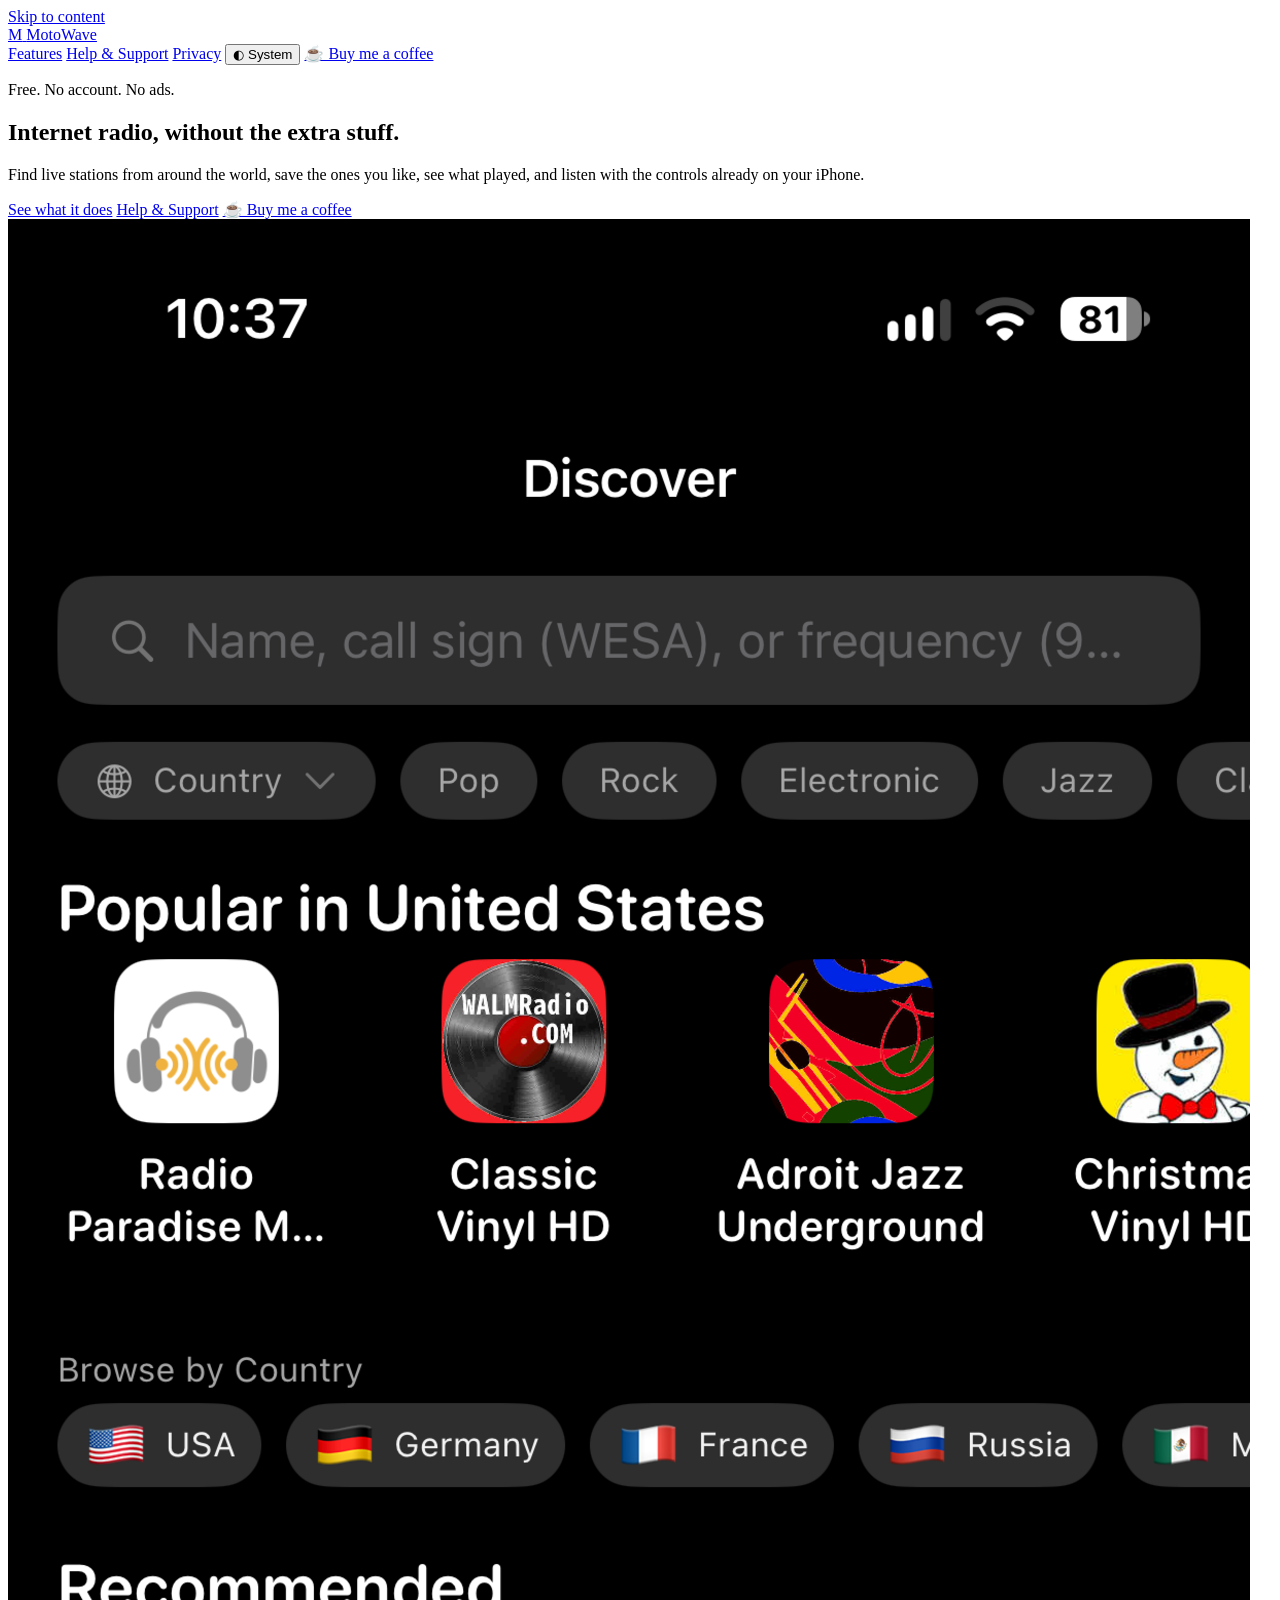
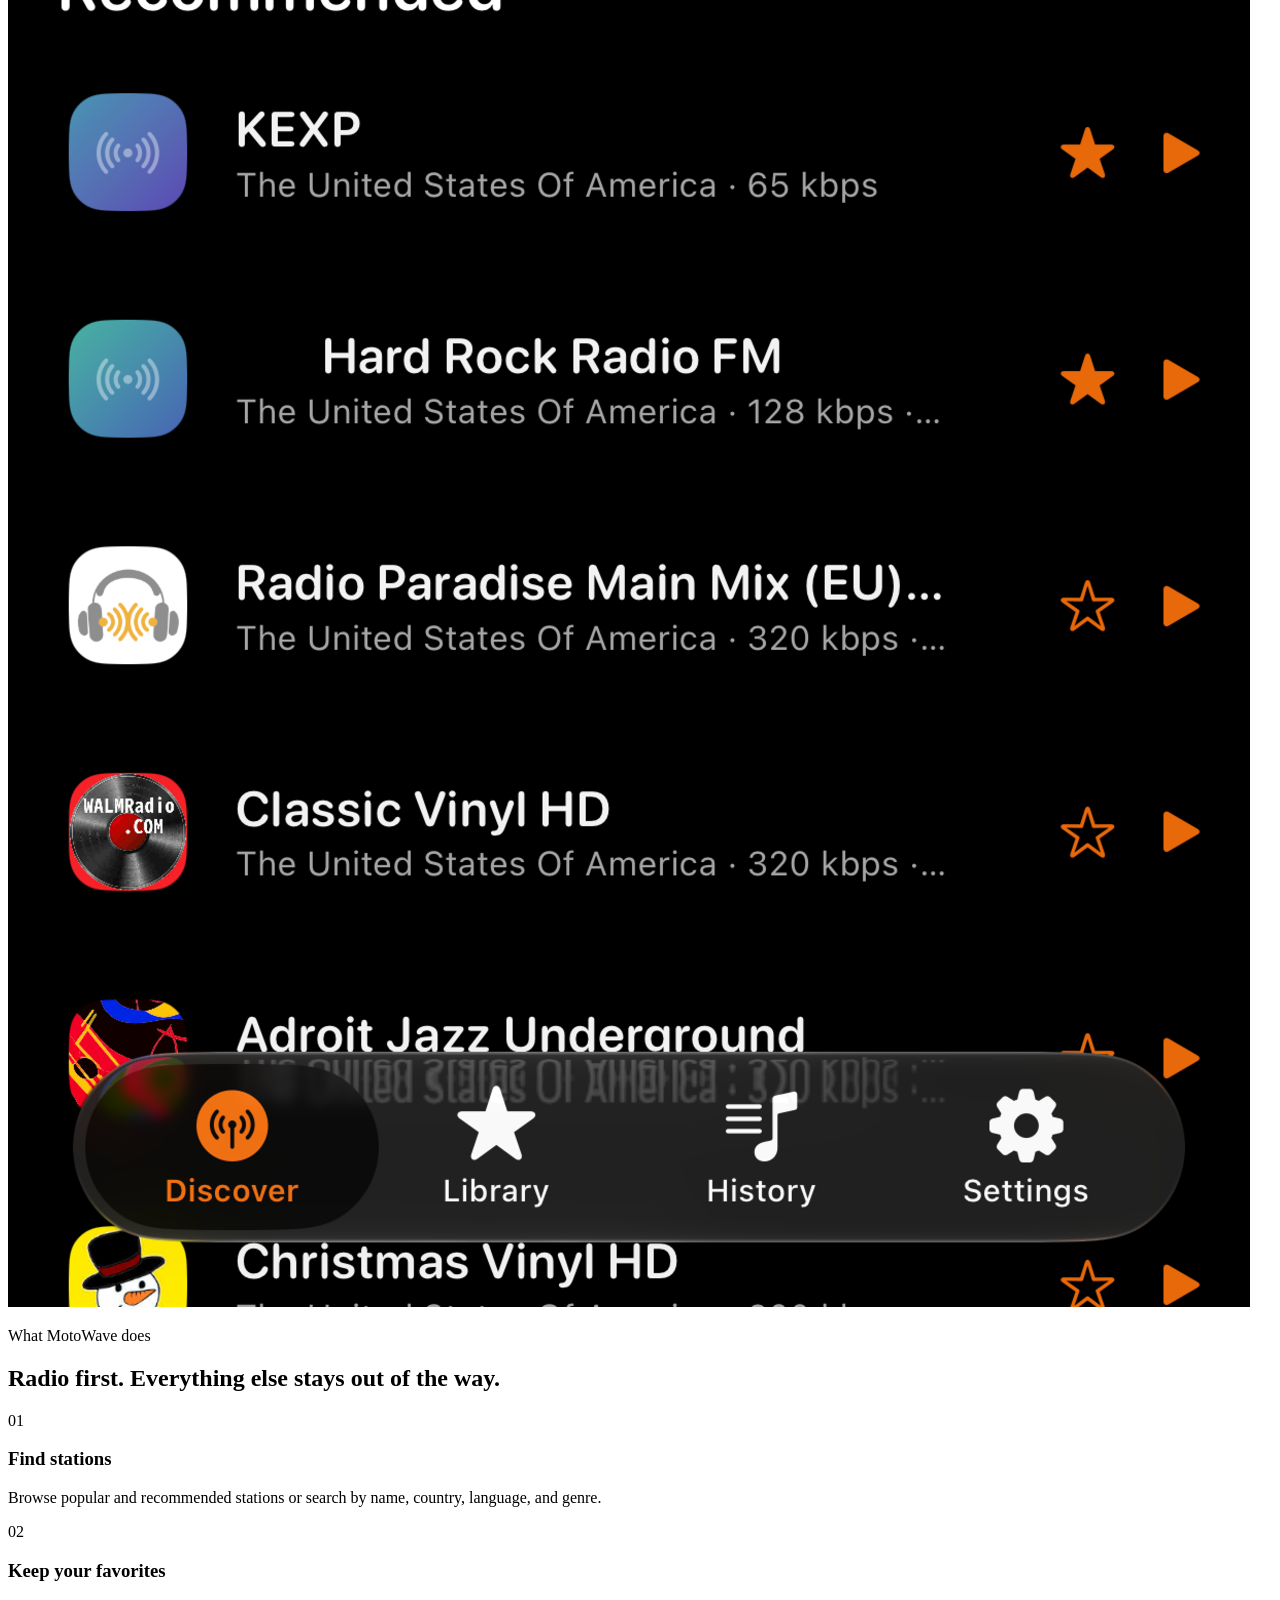
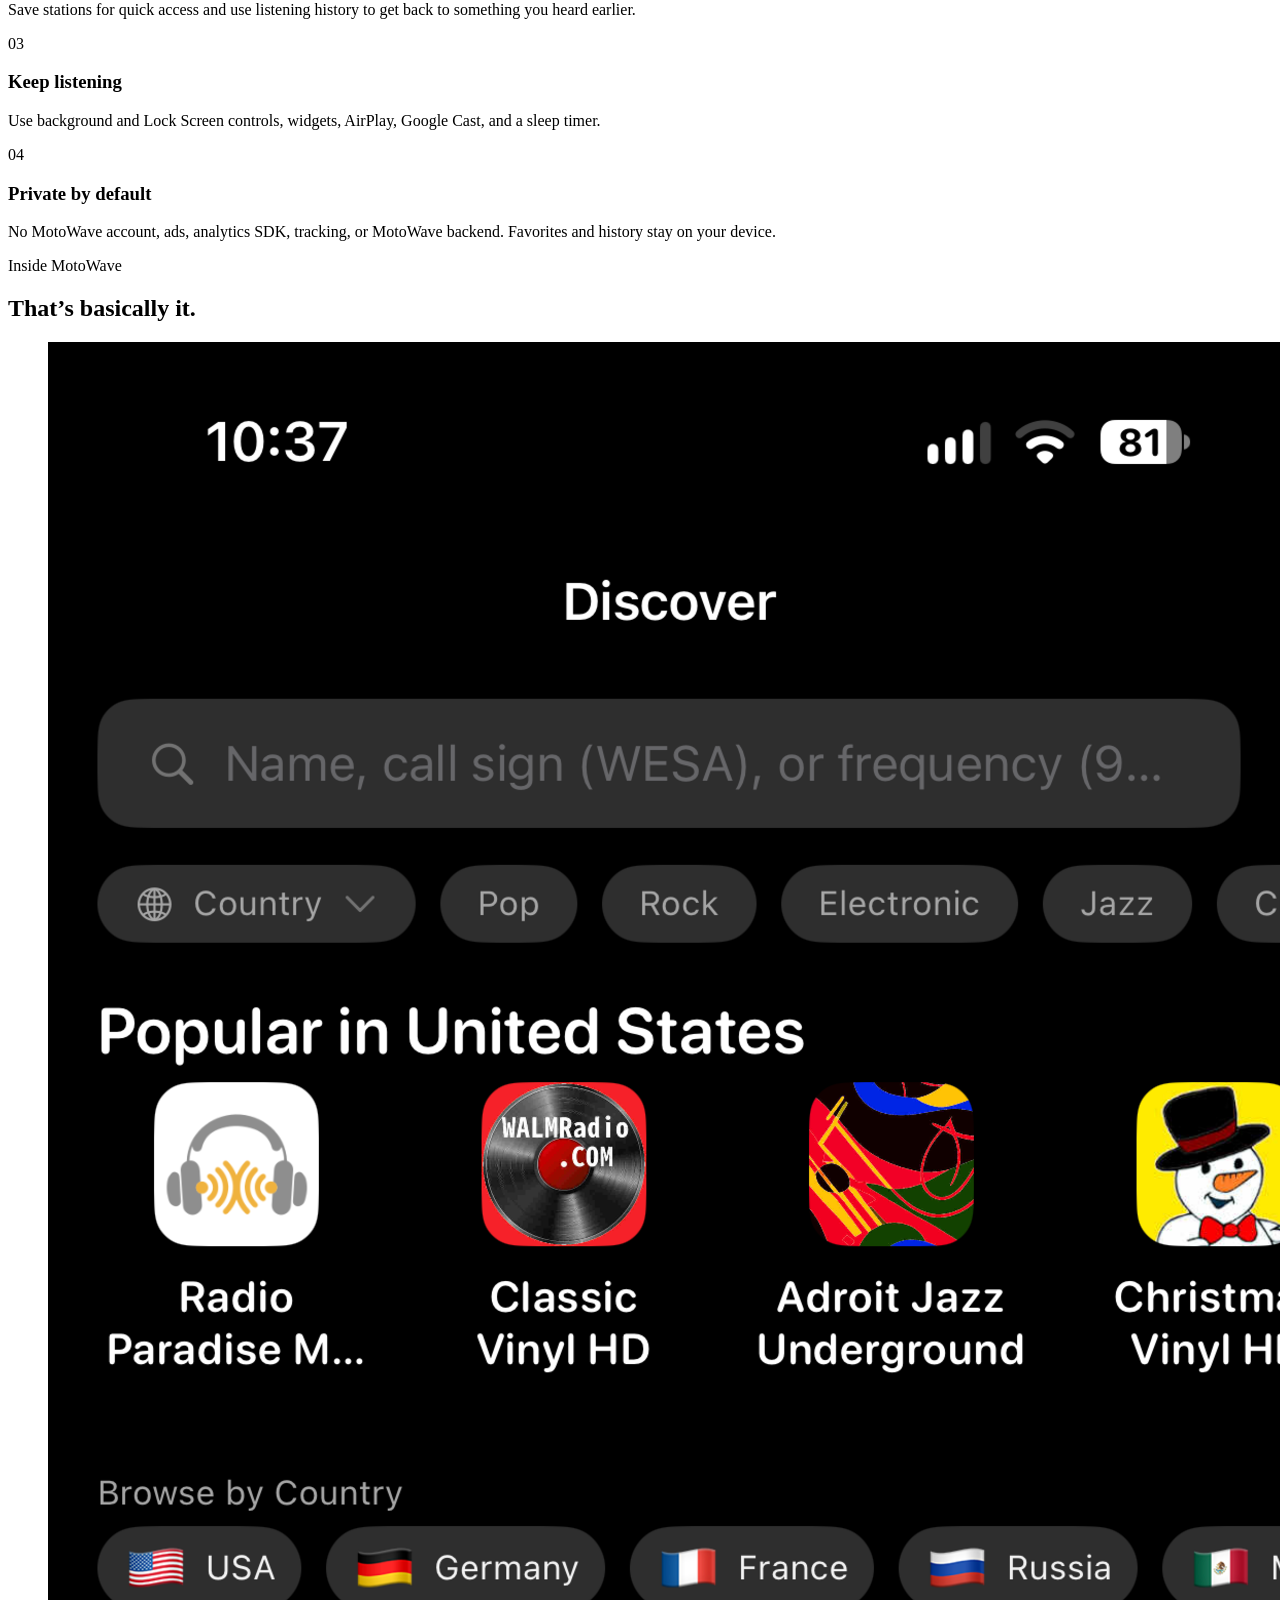
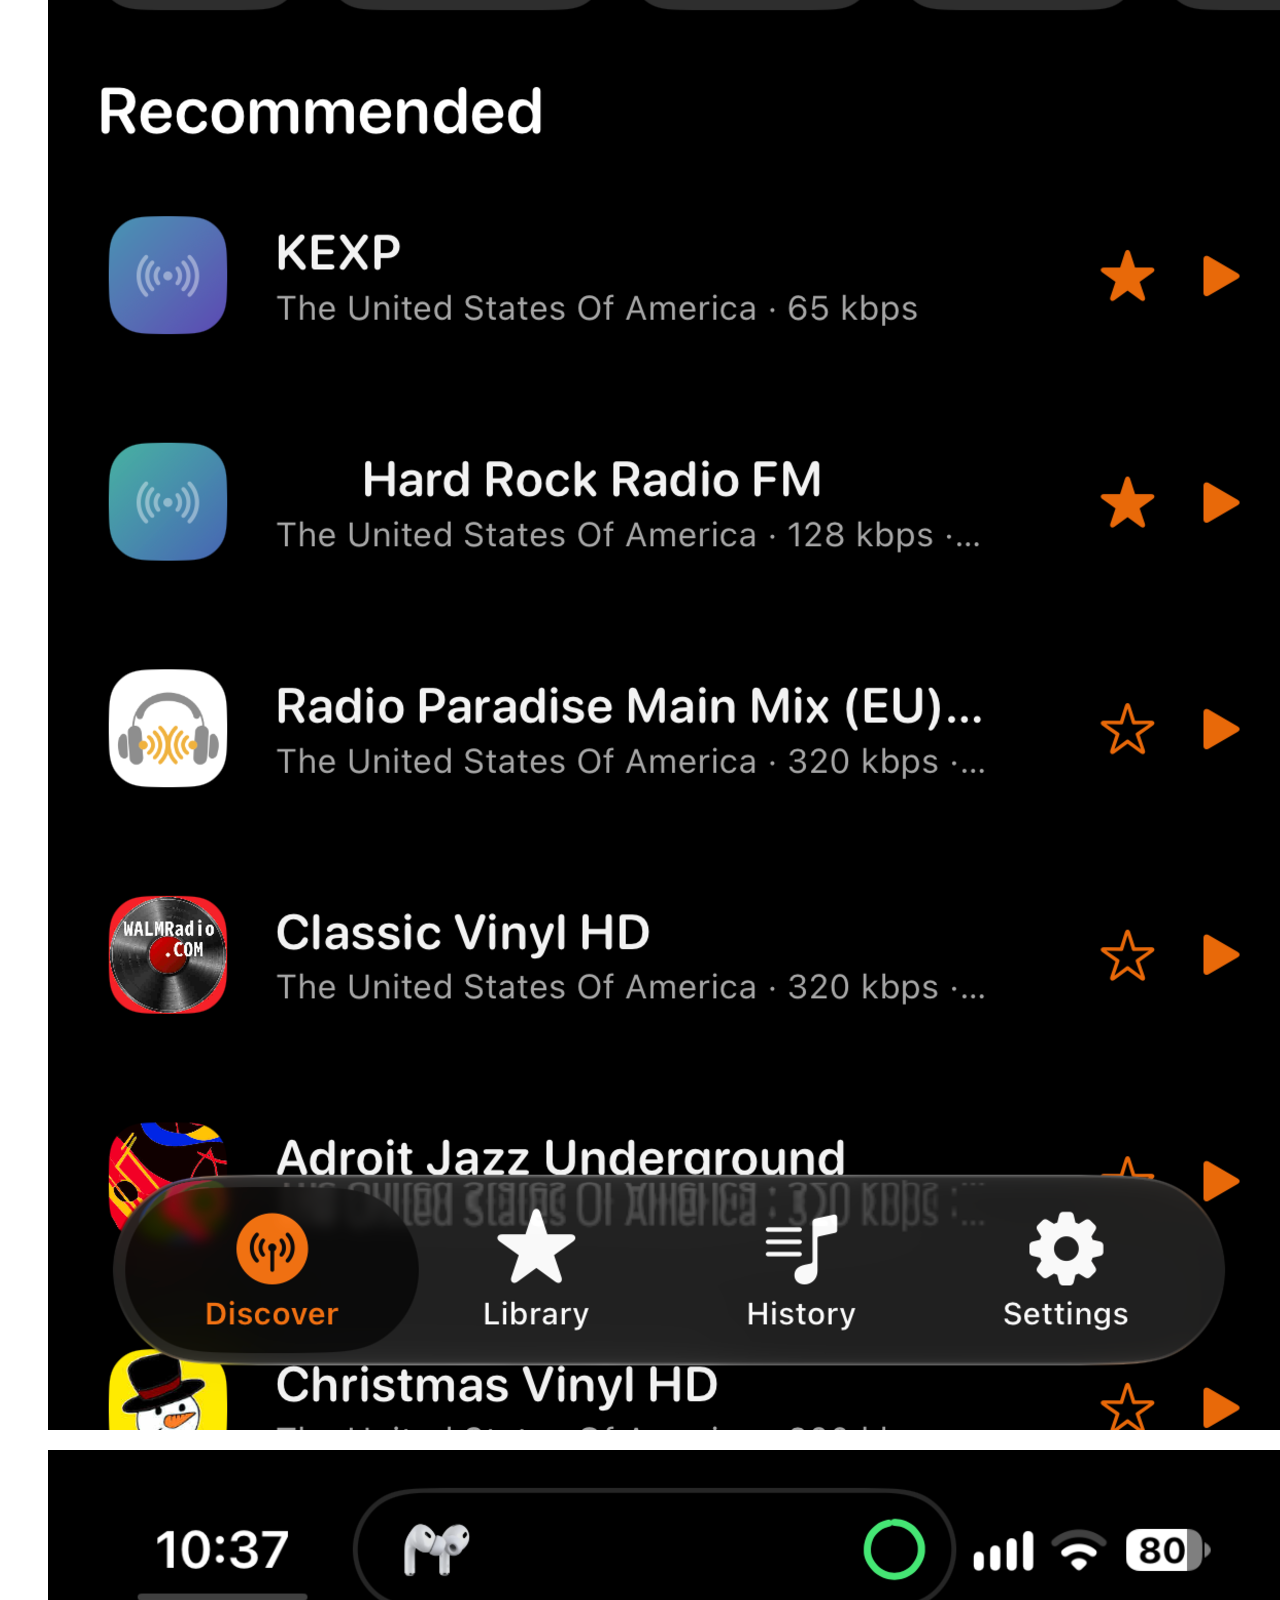
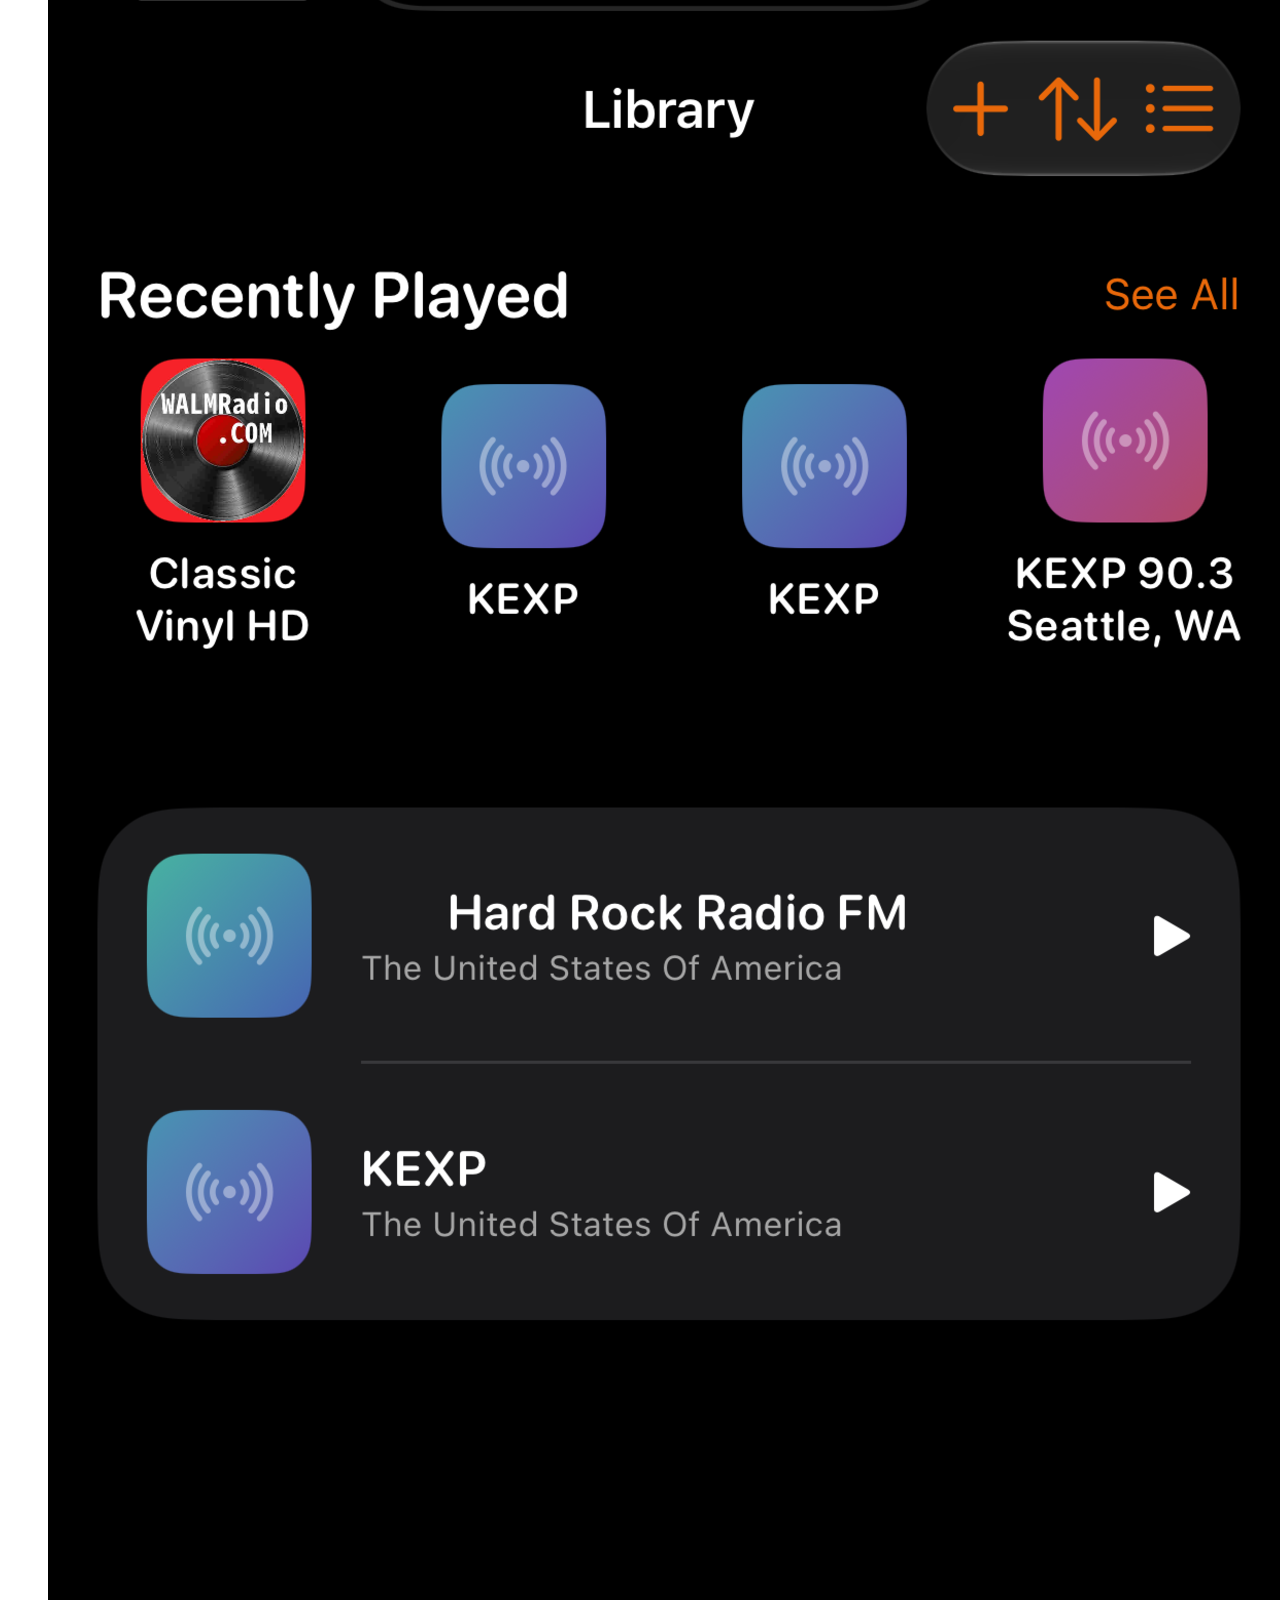
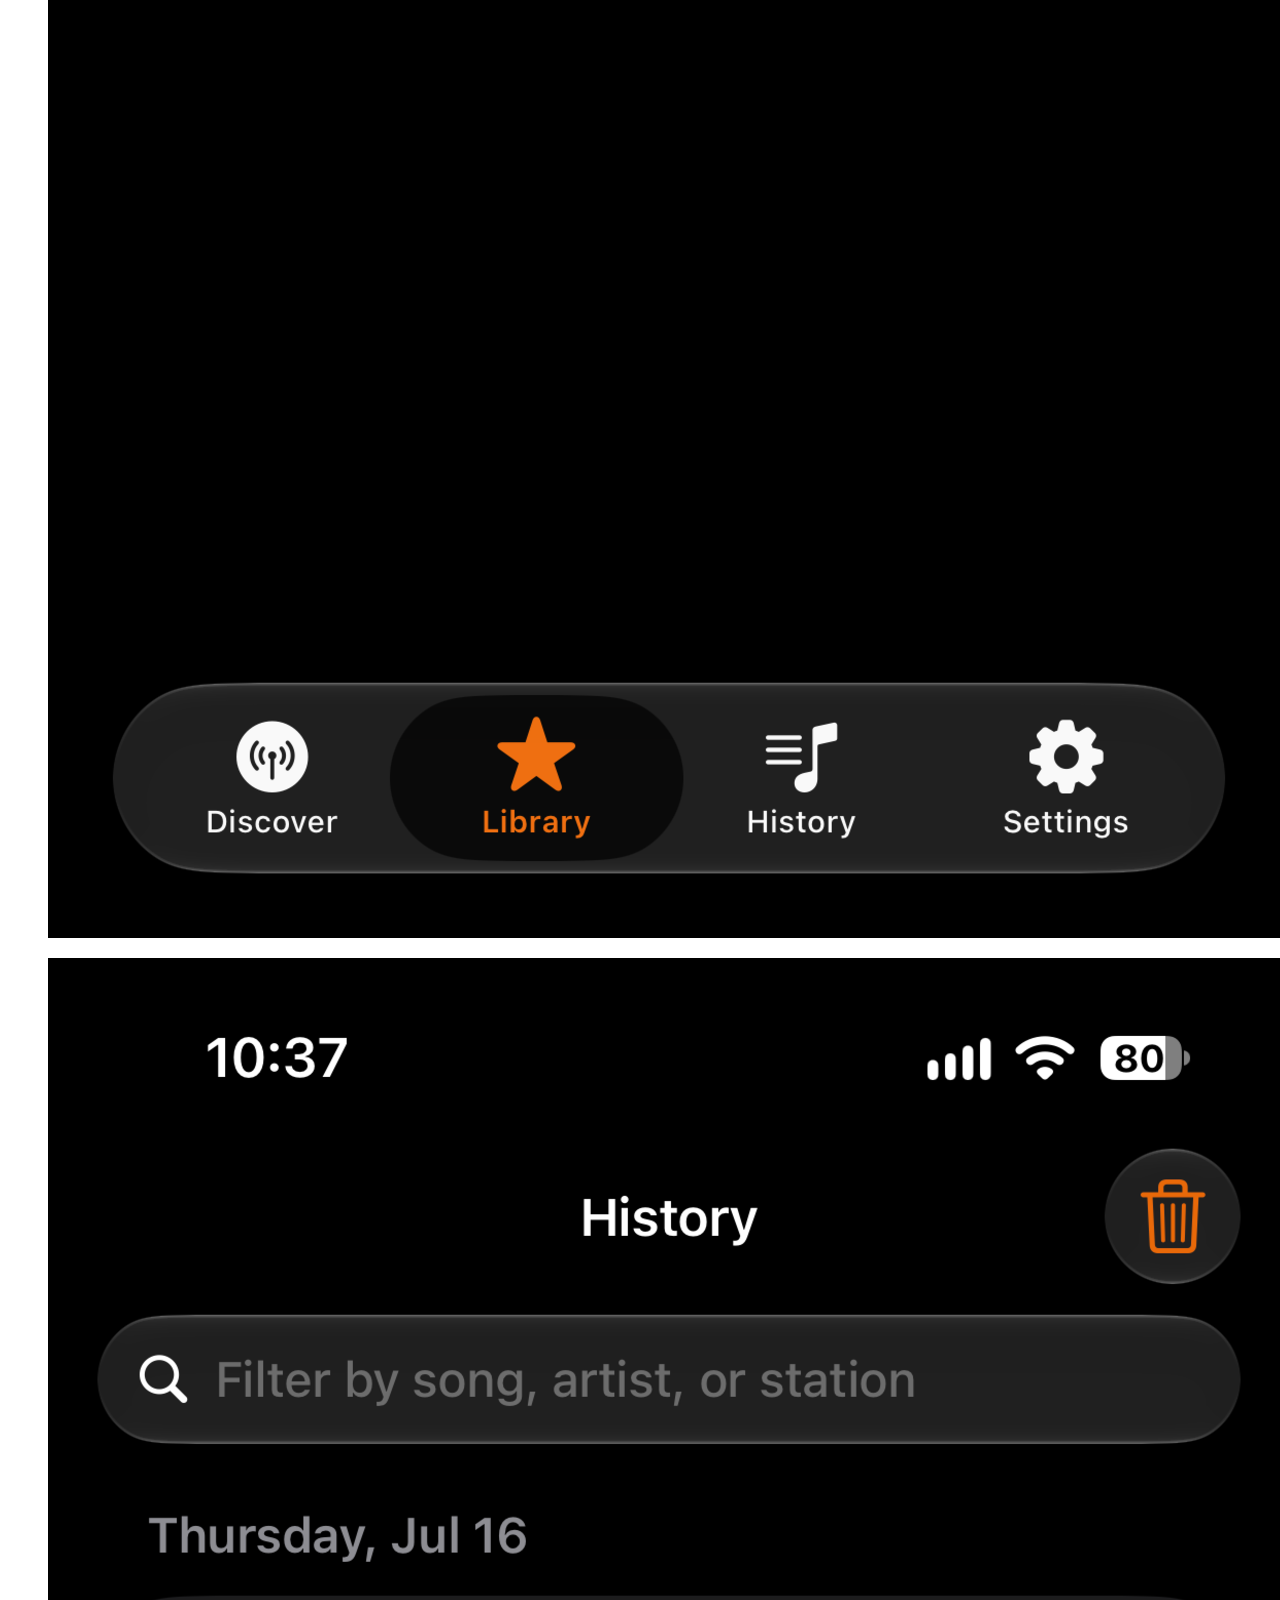
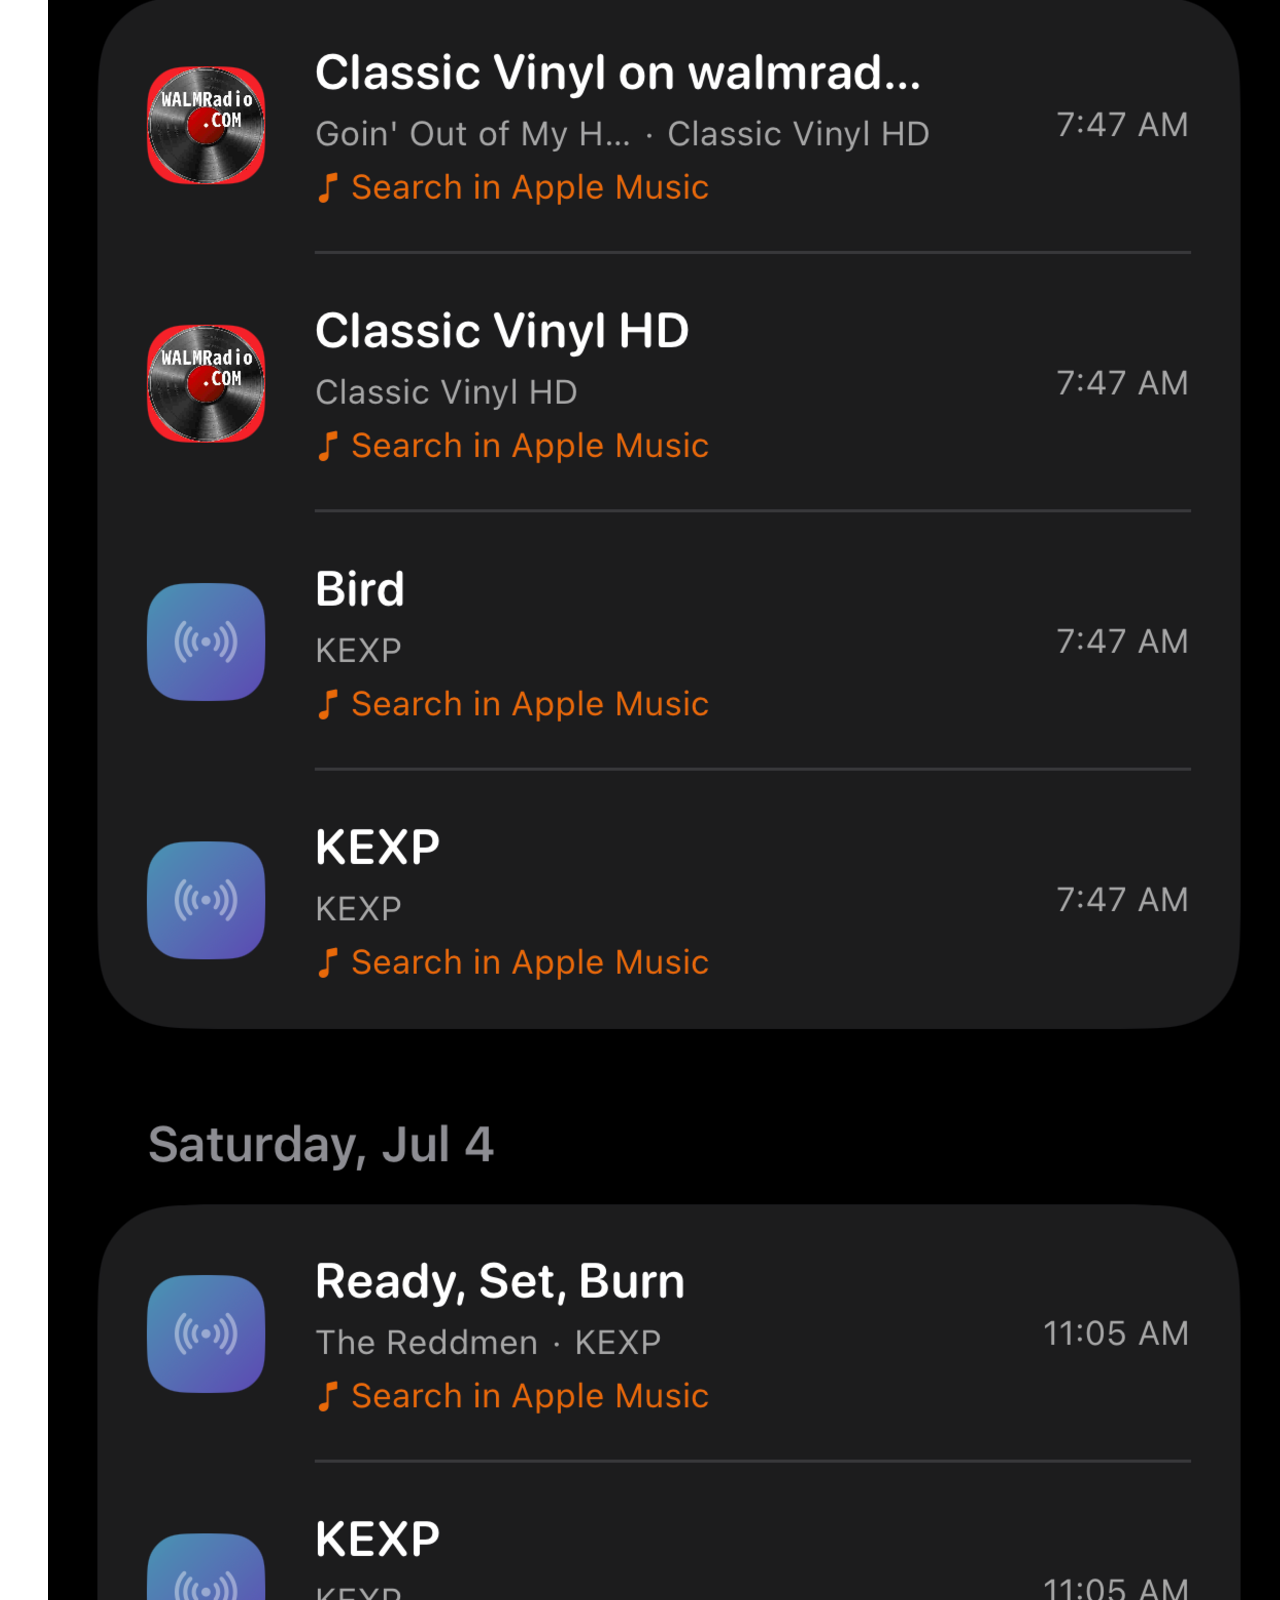
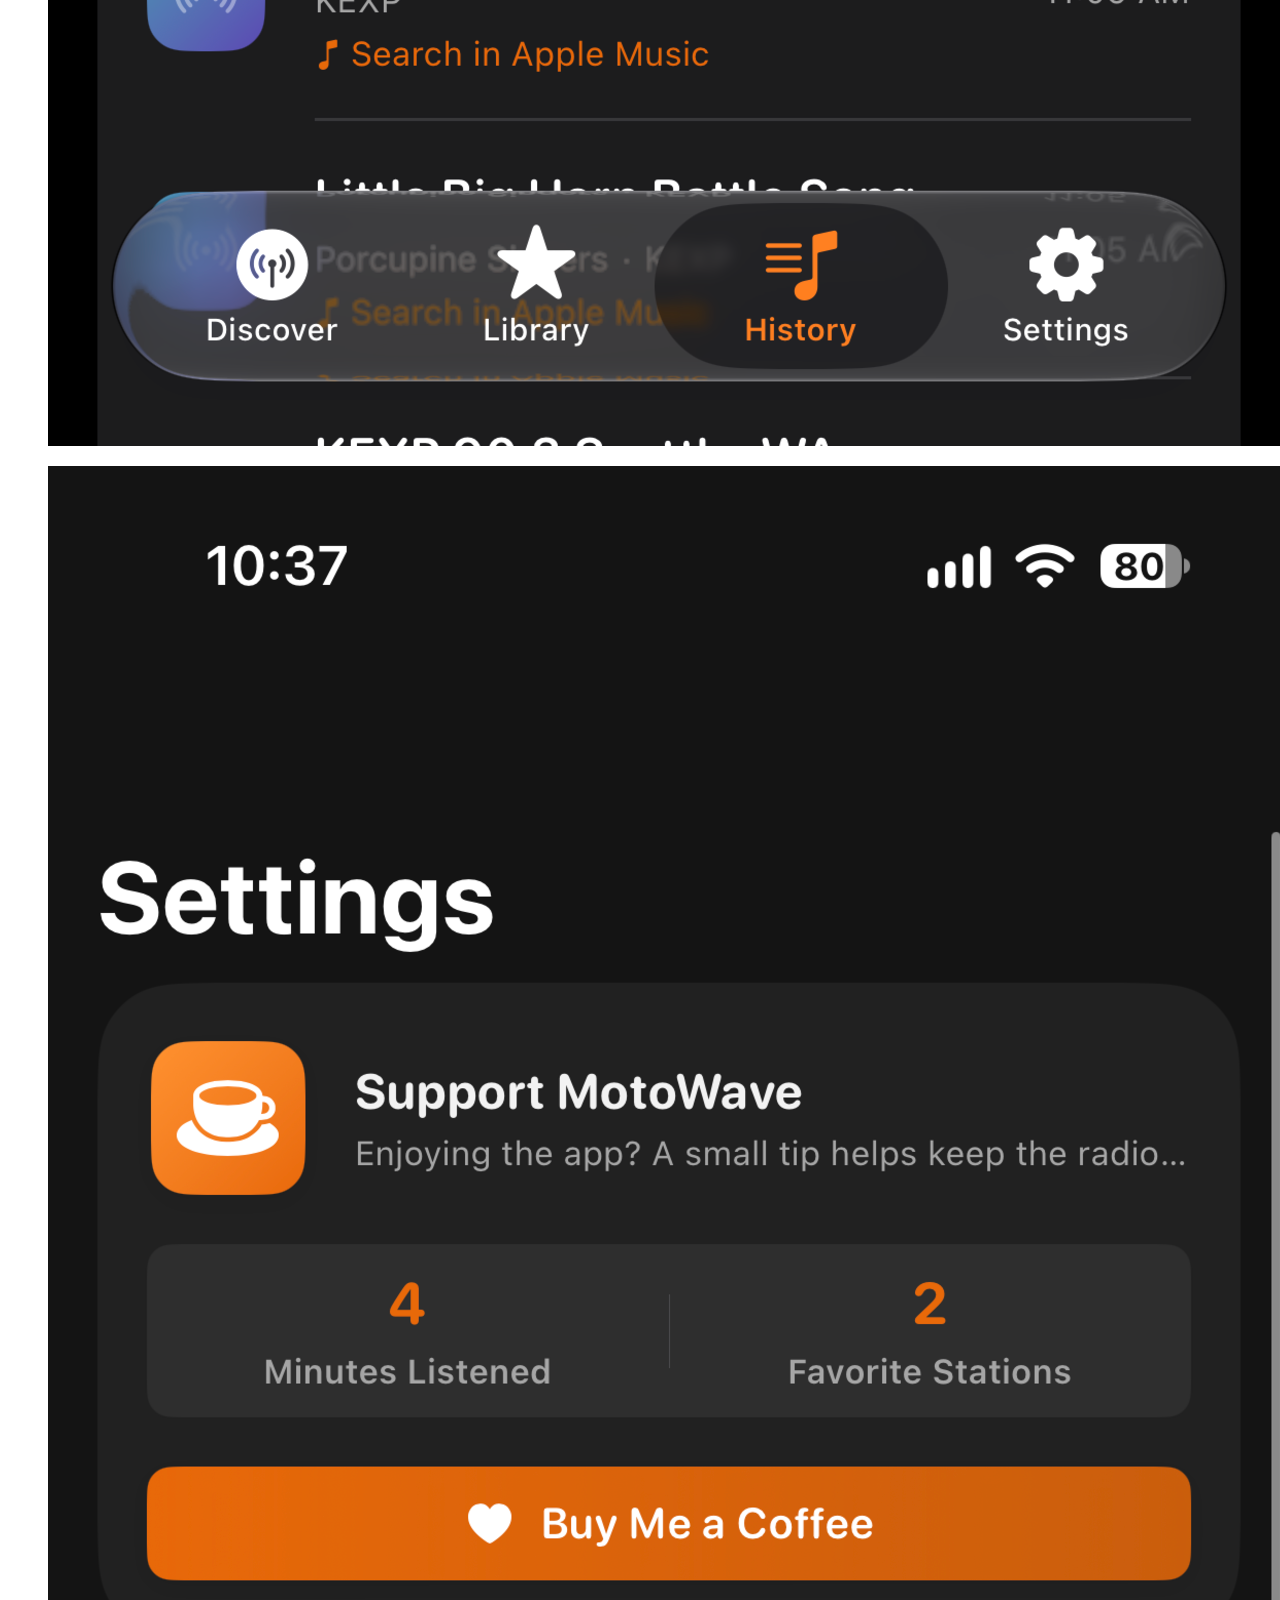
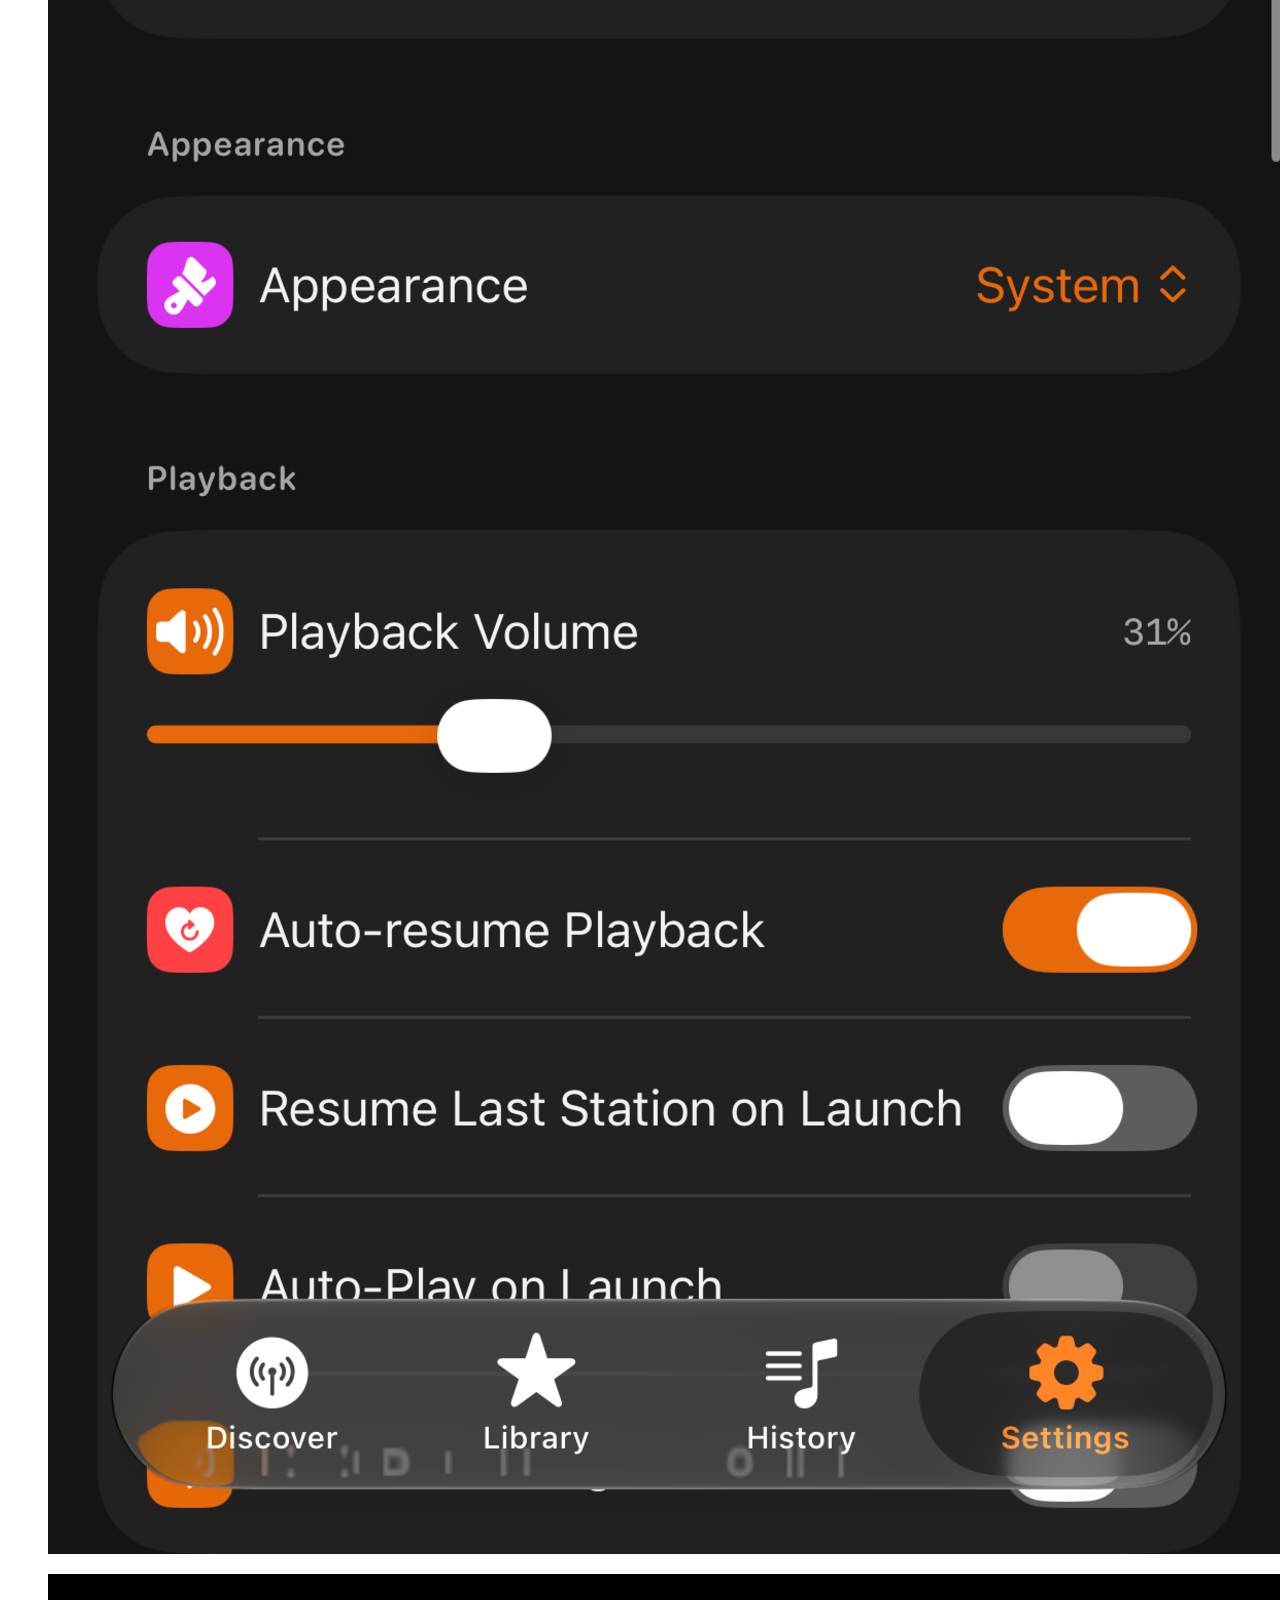
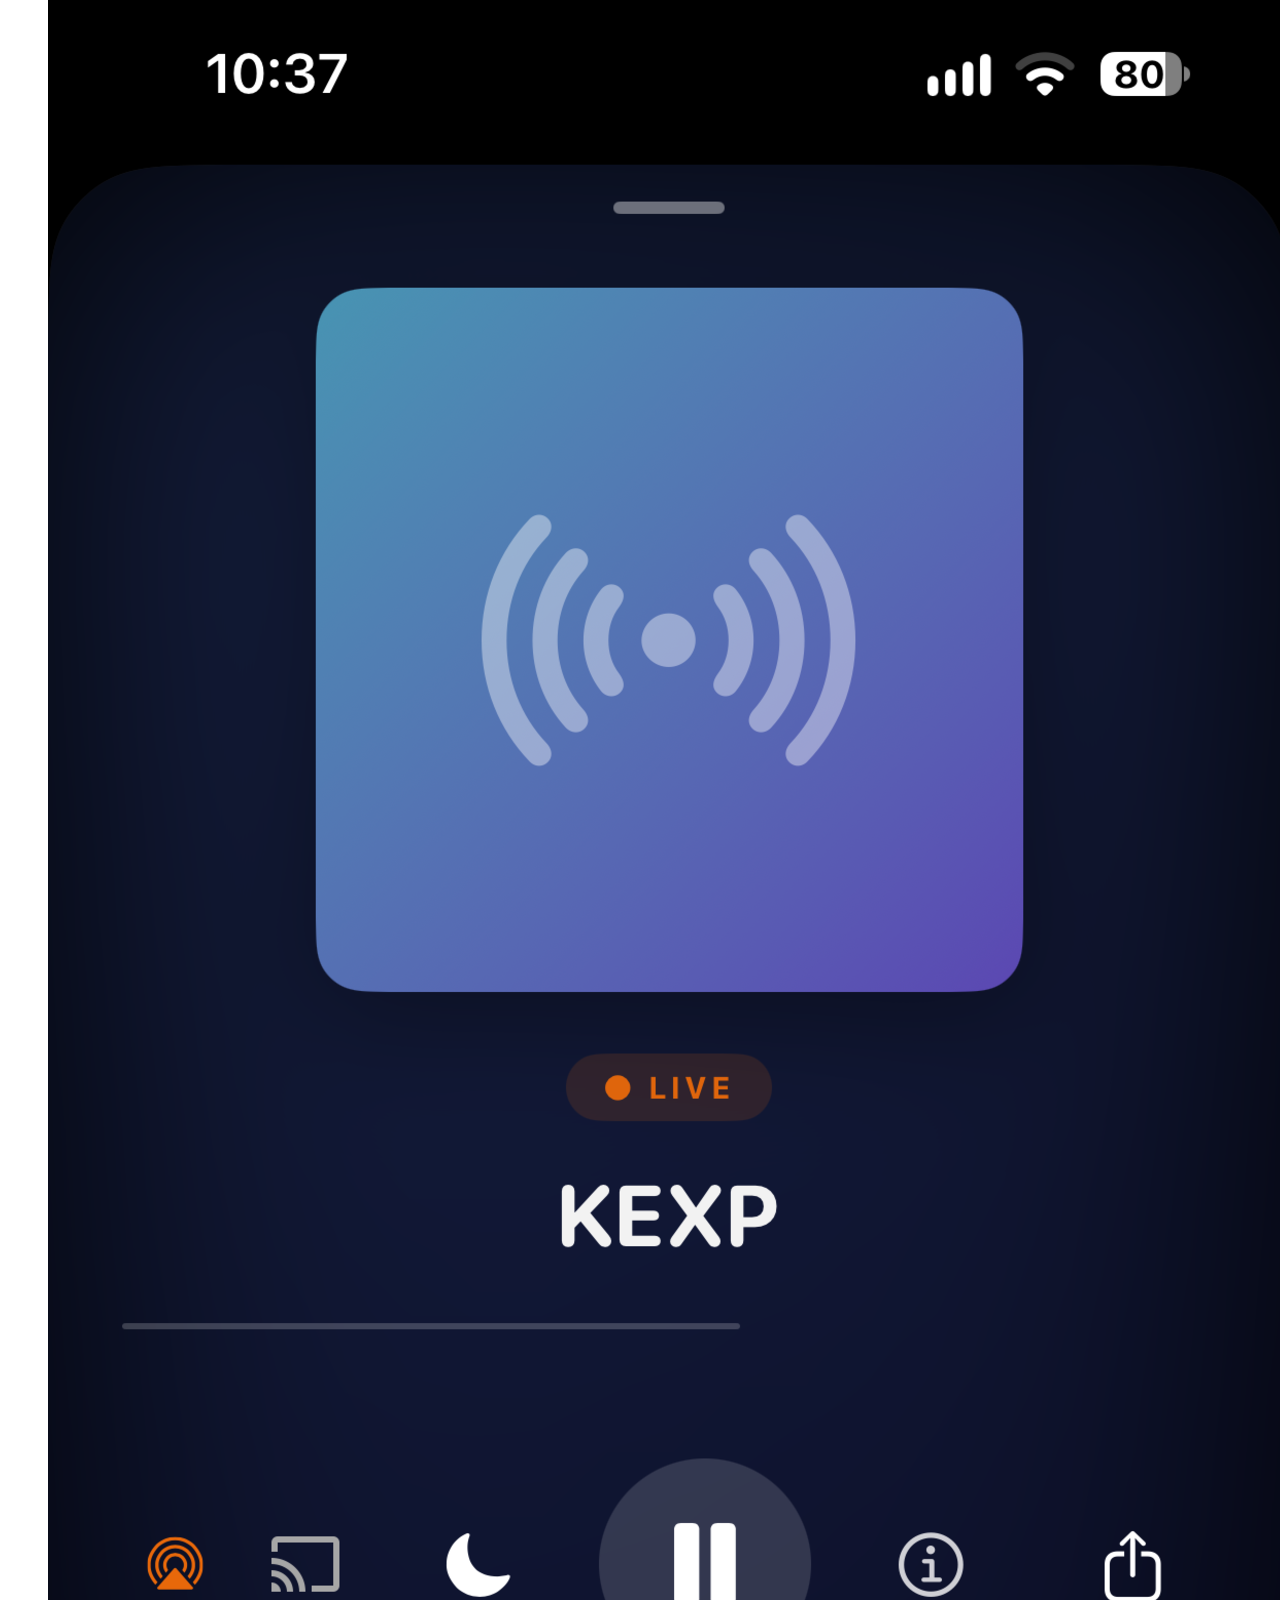
==== index.html @ 0d33a048 "Build initial MotoWave site" ====
<!doctype html>
<html lang="en">
<head>
  <meta charset="utf-8">
  <meta name="viewport" content="width=device-width, initial-scale=1">
  <meta name="description" content="MotoWave is a free iPhone app for discovering and listening to internet radio stations around the world. No account, no ads, no tracking.">
  <meta name="theme-color" content="#f7f7f5">
  <title>MotoWave — Internet radio for iPhone</title>
  <script>
    (() => {
      try {
        const theme = localStorage.getItem("motowave-theme");
        if (theme === "light" || theme === "dark") document.documentElement.dataset.theme = theme;
      } catch {}
    })();
  </script>
  <link rel="stylesheet" href="./assets/site.css">
  <script defer src="./assets/theme.js"></script>
</head>
<body>
  <a class="skip-link" href="#main">Skip to content</a>
  <header class="site-header">
    <div class="shell nav-wrap">
      <a class="brand" href="./" aria-label="MotoWave home">
        <span class="brand-mark" aria-hidden="true">M</span>
        <span>MotoWave</span>
      </a>
      <nav class="nav" aria-label="Primary navigation">
        <a href="#features">Features</a>
        <a href="./support/">Help &amp; Support</a>
        <a href="./privacy/">Privacy</a>
        <button class="theme-toggle" type="button" aria-label="Theme: System. Switch to light theme.">◐ System</button>
        <a href="https://buymeacoffee.com/motobear" target="_blank" rel="noopener noreferrer">☕ Buy me a coffee</a>
      </nav>
    </div>
  </header>

  <main id="main">
    <section class="hero shell">
      <div class="hero-copy">
        <p class="eyebrow">Free. No account. No ads.</p>
        <h1>Internet radio, without the extra stuff.</h1>
        <p class="lede">Find live stations from around the world, save the ones you like, see what played, and listen with the controls already on your iPhone.</p>
        <div class="cta-row">
          <a class="button button-primary" href="#features">See what it does</a>
          <a class="button button-secondary" href="./support/">Help &amp; Support</a>
          <a class="button button-secondary" href="https://buymeacoffee.com/motobear" target="_blank" rel="noopener noreferrer">☕ Buy me a coffee</a>
        </div>
      </div>
      <div class="hero-device" aria-label="MotoWave app preview">
        <img src="./IMG_3014.PNG" alt="MotoWave iPhone app screenshot">
      </div>
    </section>

    <section id="features" class="section shell" aria-labelledby="features-heading">
      <div class="section-heading">
        <p class="eyebrow">What MotoWave does</p>
        <h2 id="features-heading">Radio first. Everything else stays out of the way.</h2>
      </div>
      <div class="feature-grid">
        <article class="feature-card">
          <span class="feature-number" aria-hidden="true">01</span>
          <h3>Find stations</h3>
          <p>Browse popular and recommended stations or search by name, country, language, and genre.</p>
        </article>
        <article class="feature-card">
          <span class="feature-number" aria-hidden="true">02</span>
          <h3>Keep your favorites</h3>
          <p>Save stations for quick access and use listening history to get back to something you heard earlier.</p>
        </article>
        <article class="feature-card">
          <span class="feature-number" aria-hidden="true">03</span>
          <h3>Keep listening</h3>
          <p>Use background and Lock Screen controls, widgets, AirPlay, Google Cast, and a sleep timer.</p>
        </article>
        <article class="feature-card">
          <span class="feature-number" aria-hidden="true">04</span>
          <h3>Private by default</h3>
          <p>No MotoWave account, ads, analytics SDK, tracking, or MotoWave backend. Favorites and history stay on your device.</p>
        </article>
      </div>
    </section>

    <section class="section section-soft">
      <div class="shell">
        <div class="section-heading compact">
          <p class="eyebrow">Inside MotoWave</p>
          <h2>That’s basically it.</h2>
        </div>
        <div class="screenshot-grid" role="list" aria-label="MotoWave iPhone screenshots">
          <figure role="listitem"><img src="./IMG_3014.PNG" alt="MotoWave iPhone app screen 1 of 5" loading="lazy"></figure>
          <figure role="listitem"><img src="./IMG_3015.PNG" alt="MotoWave iPhone app screen 2 of 5" loading="lazy"></figure>
          <figure role="listitem"><img src="./IMG_3016.PNG" alt="MotoWave iPhone app screen 3 of 5" loading="lazy"></figure>
          <figure role="listitem"><img src="./IMG_3017.PNG" alt="MotoWave iPhone app screen 4 of 5" loading="lazy"></figure>
          <figure role="listitem"><img src="./IMG_3018.PNG" alt="MotoWave iPhone app screen 5 of 5" loading="lazy"></figure>
        </div>
      </div>
    </section>

    <section class="section shell">
      <div class="split">
        <div>
          <p class="eyebrow">A few answers</p>
          <h2>Simple app, simple policy.</h2>
        </div>
        <div class="prose-short">
          <h3>How much does it cost?</h3>
          <p>Nothing. MotoWave is free. If you like it, you can <a href="https://buymeacoffee.com/motobear" target="_blank" rel="noopener noreferrer">buy me a coffee</a>, but it does not unlock anything.</p>

          <h3>Where does my data go?</h3>
          <p>Your favorites, listening history, caches, settings, and optional local diagnostics stay on your device. Station searches and playback still contact the public radio directory and station servers needed to make the app work. See the <a href="./privacy/">privacy policy</a> for details.</p>

          <h3>Why does a station sometimes fail?</h3>
          <p>MotoWave plays streams provided by independent stations. Stations can go offline, change stream addresses, or have temporary network problems.</p>
        </div>
      </div>
    </section>

    <section class="section shell">
      <div class="callout">
        <div>
          <p class="eyebrow">Need a hand?</p>
          <h2>Something not working?</h2>
          <p>Check the short support guide or email motowave@motobear.dev.</p>
        </div>
        <a class="button button-primary" href="./support/">Open Help &amp; Support</a>
      </div>
    </section>
  </main>

  <footer class="site-footer">
    <div class="shell footer-wrap">
      <p>MotoWave is made by Ahmad in New York.</p>
      <nav aria-label="Footer navigation">
        <a href="./support/">Help &amp; Support</a>
        <a href="./privacy/">Privacy</a>
        <a href="https://github.com/motogrizzbear/motowave-site" target="_blank" rel="noopener noreferrer">GitHub</a>
        <a href="https://buymeacoffee.com/motobear" target="_blank" rel="noopener noreferrer">☕ Buy me a coffee</a>
      </nav>
    </div>
  </footer>
</body>
</html>
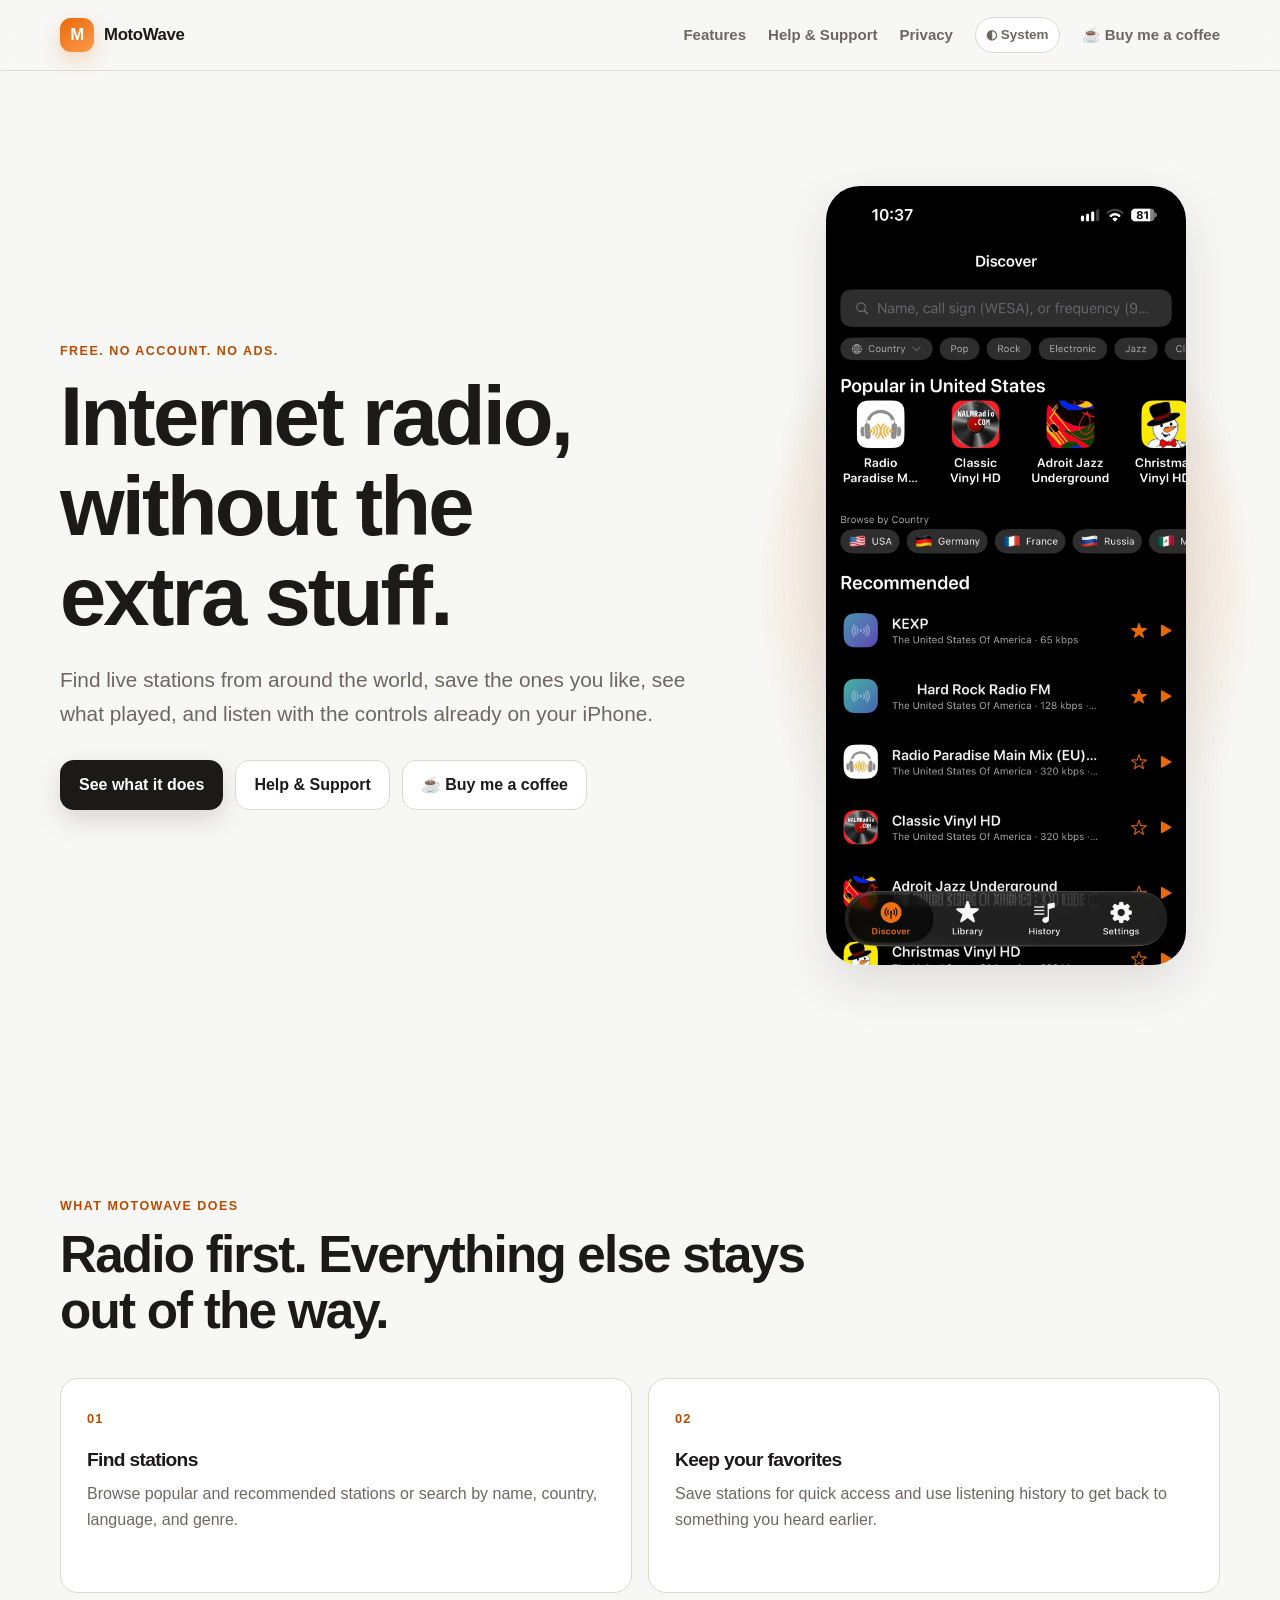
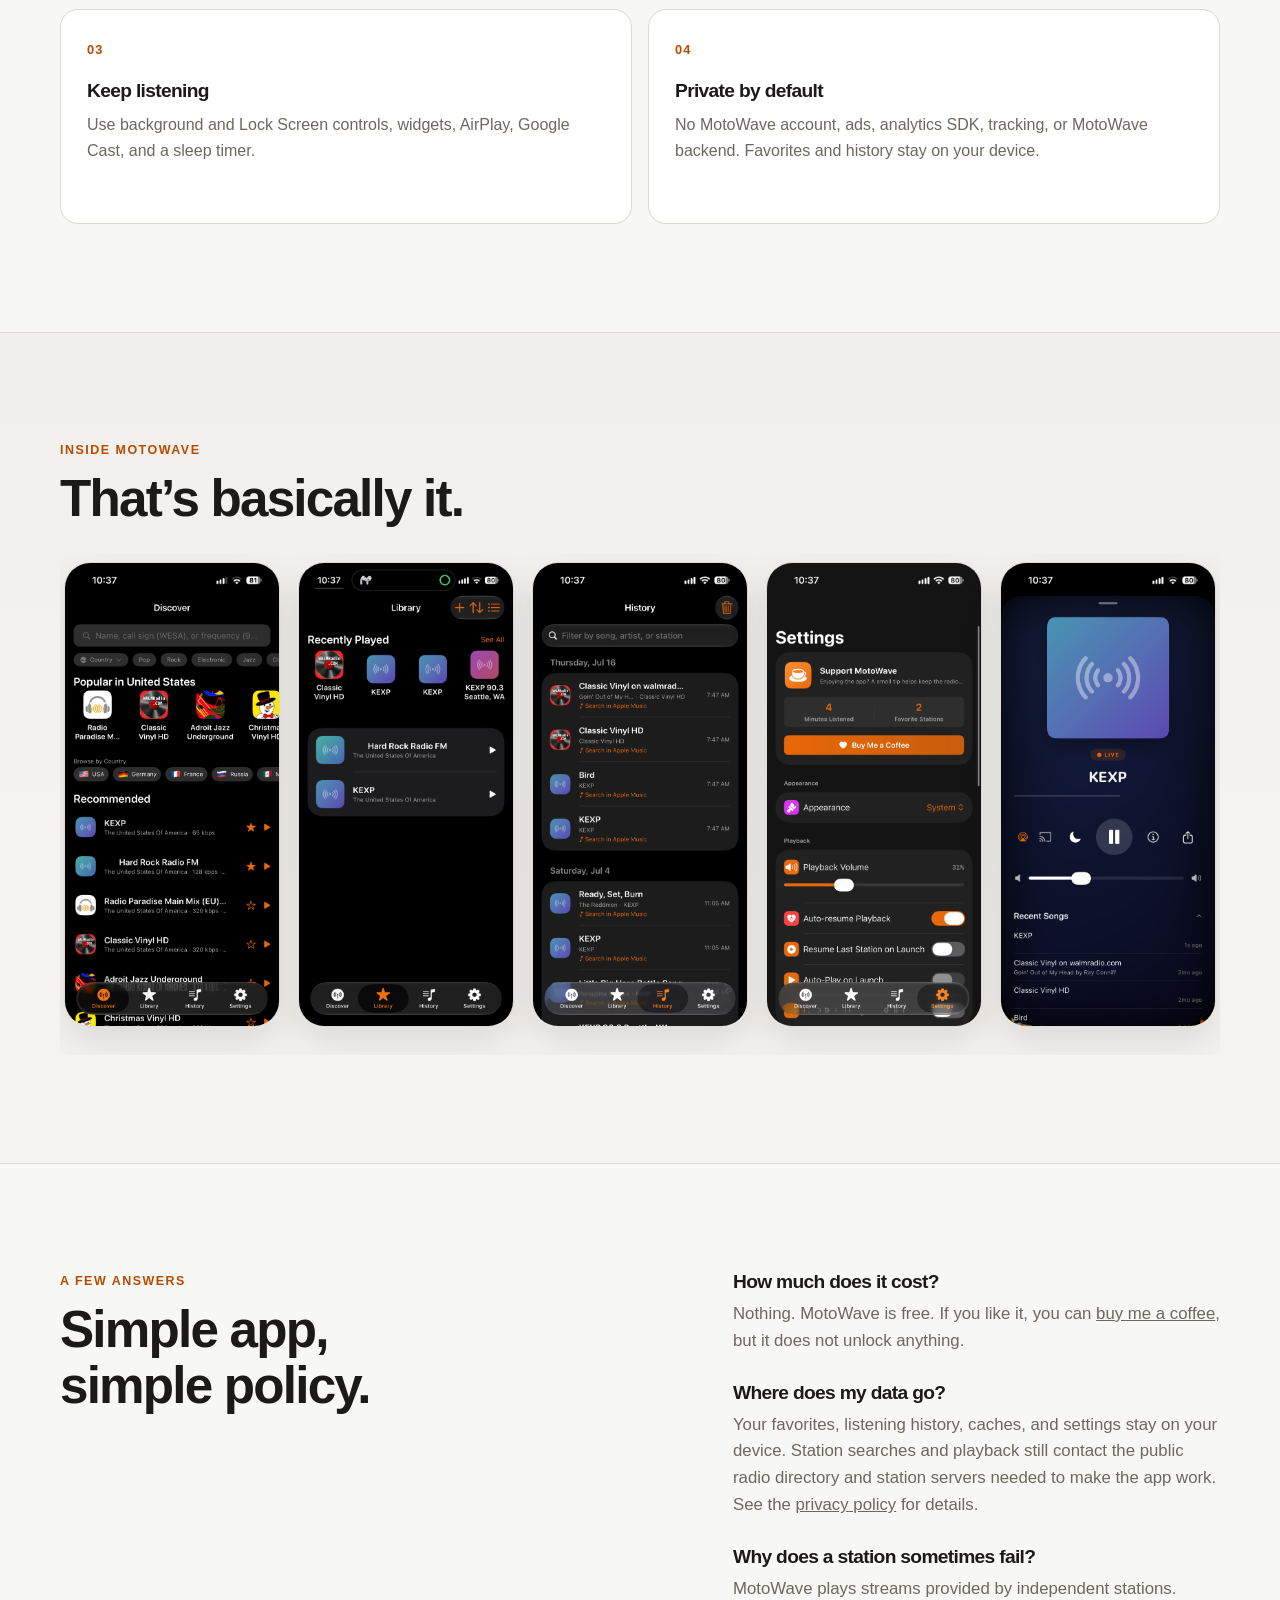
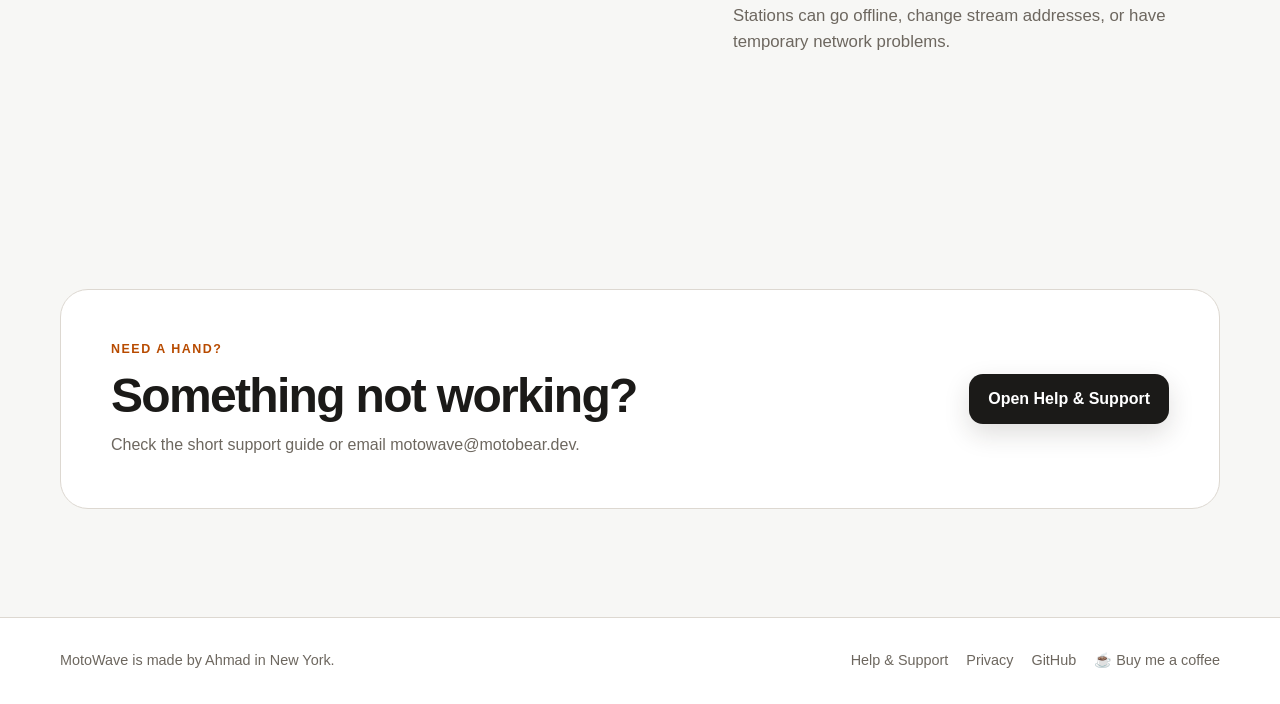
==== commit 50f65c17: "launch: align site privacy copy with app" ====
--- a/index.html
+++ b/index.html
@@ -108,7 +108,7 @@
           <p>Nothing. MotoWave is free. If you like it, you can <a href="https://buymeacoffee.com/motobear" target="_blank" rel="noopener noreferrer">buy me a coffee</a>, but it does not unlock anything.</p>
 
           <h3>Where does my data go?</h3>
-          <p>Your favorites, listening history, caches, settings, and optional local diagnostics stay on your device. Station searches and playback still contact the public radio directory and station servers needed to make the app work. See the <a href="./privacy/">privacy policy</a> for details.</p>
+          <p>Your favorites, listening history, caches, and settings stay on your device. Station searches and playback still contact the public radio directory and station servers needed to make the app work. See the <a href="./privacy/">privacy policy</a> for details.</p>
 
           <h3>Why does a station sometimes fail?</h3>
           <p>MotoWave plays streams provided by independent stations. Stations can go offline, change stream addresses, or have temporary network problems.</p>
--- a/assets/site.css
+++ b/assets/site.css
@@ -0,0 +1,498 @@
+:root {
+  color-scheme: light dark;
+  --bg: #f7f7f5;
+  --surface: #ffffff;
+  --surface-soft: #f1f0ed;
+  --text: #1b1a18;
+  --body-text: #45413c;
+  --muted: #6d675f;
+  --line: #ddd8d1;
+  --accent: #e8690a;
+  --accent-strong: #b84b00;
+  --accent-soft: #fff0e4;
+  --header-bg: rgba(247, 247, 245, 0.9);
+  --header-border: rgba(221, 216, 209, 0.85);
+  --button-primary-text: #ffffff;
+  --button-primary-hover: #38332e;
+  --button-secondary-hover: #fcfbf9;
+  --button-secondary-hover-line: #c9c1b8;
+  --section-soft-end: #f6f4f1;
+  --note-border: #f2c8a7;
+  --note-text: #8a3d08;
+  --screenshot-border: rgba(221, 216, 209, 0.9);
+  --focus-ring: rgba(232, 105, 10, 0.45);
+  --shadow: 0 18px 50px rgba(40, 31, 24, 0.12);
+  --radius-lg: 28px;
+  --radius-md: 18px;
+  --radius-sm: 12px;
+  --shell: 1160px;
+}
+
+:root[data-theme="light"] { color-scheme: light; }
+
+:root[data-theme="dark"] {
+  color-scheme: dark;
+  --bg: #141414;
+  --surface: #202020;
+  --surface-soft: #181818;
+  --text: #f2f1ef;
+  --body-text: #d0ccc6;
+  --muted: #aaa49c;
+  --line: #34312e;
+  --accent: #e8690a;
+  --accent-strong: #ff9a4c;
+  --accent-soft: #382416;
+  --header-bg: rgba(20, 20, 20, 0.9);
+  --header-border: rgba(52, 49, 46, 0.9);
+  --button-primary-text: #151515;
+  --button-primary-hover: #e2ddd7;
+  --button-secondary-hover: #292725;
+  --button-secondary-hover-line: #49443f;
+  --section-soft-end: #202020;
+  --note-border: #694325;
+  --note-text: #ffc18f;
+  --screenshot-border: rgba(73, 68, 63, 0.9);
+  --focus-ring: rgba(255, 154, 76, 0.55);
+  --shadow: 0 18px 50px rgba(0, 0, 0, 0.38);
+}
+
+@media (prefers-color-scheme: dark) {
+  :root:not([data-theme]) {
+    color-scheme: dark;
+    --bg: #141414;
+    --surface: #202020;
+    --surface-soft: #181818;
+    --text: #f2f1ef;
+    --body-text: #d0ccc6;
+    --muted: #aaa49c;
+    --line: #34312e;
+    --accent: #e8690a;
+    --accent-strong: #ff9a4c;
+    --accent-soft: #382416;
+    --header-bg: rgba(20, 20, 20, 0.9);
+    --header-border: rgba(52, 49, 46, 0.9);
+    --button-primary-text: #151515;
+    --button-primary-hover: #e2ddd7;
+    --button-secondary-hover: #292725;
+    --button-secondary-hover-line: #49443f;
+    --section-soft-end: #202020;
+    --note-border: #694325;
+    --note-text: #ffc18f;
+    --screenshot-border: rgba(73, 68, 63, 0.9);
+    --focus-ring: rgba(255, 154, 76, 0.55);
+    --shadow: 0 18px 50px rgba(0, 0, 0, 0.38);
+  }
+}
+
+* { box-sizing: border-box; }
+html { scroll-behavior: smooth; }
+body {
+  margin: 0;
+  background: var(--bg);
+  color: var(--text);
+  font-family: -apple-system, BlinkMacSystemFont, "SF Pro Text", "Segoe UI", sans-serif;
+  line-height: 1.6;
+  -webkit-font-smoothing: antialiased;
+}
+img { display: block; max-width: 100%; }
+a { color: inherit; }
+button, a { -webkit-tap-highlight-color: transparent; }
+:focus-visible {
+  outline: 3px solid var(--focus-ring);
+  outline-offset: 4px;
+  border-radius: 6px;
+}
+
+.skip-link {
+  position: fixed;
+  left: 16px;
+  top: 12px;
+  z-index: 100;
+  transform: translateY(-180%);
+  background: var(--text);
+  color: var(--button-primary-text);
+  padding: 10px 14px;
+  border-radius: 10px;
+  text-decoration: none;
+}
+.skip-link:focus { transform: translateY(0); }
+
+.shell { width: min(calc(100% - 40px), var(--shell)); margin-inline: auto; }
+.narrow { max-width: 760px; }
+
+.site-header {
+  position: sticky;
+  top: 0;
+  z-index: 20;
+  background: var(--header-bg);
+  backdrop-filter: blur(18px);
+  border-bottom: 1px solid var(--header-border);
+}
+.nav-wrap {
+  min-height: 70px;
+  display: flex;
+  align-items: center;
+  justify-content: space-between;
+  gap: 24px;
+}
+.brand {
+  display: inline-flex;
+  align-items: center;
+  gap: 10px;
+  font-weight: 760;
+  font-size: 1.05rem;
+  text-decoration: none;
+  letter-spacing: -0.02em;
+}
+.brand-mark {
+  display: grid;
+  place-items: center;
+  width: 34px;
+  height: 34px;
+  border-radius: 11px;
+  background: linear-gradient(145deg, var(--accent), #ff9a4c);
+  color: white;
+  box-shadow: 0 8px 20px rgba(232, 105, 10, 0.24);
+}
+.nav {
+  display: flex;
+  align-items: center;
+  gap: 22px;
+  font-size: 0.94rem;
+}
+.nav a {
+  text-decoration: none;
+  color: var(--muted);
+  font-weight: 600;
+}
+.nav a:hover,
+.nav a[aria-current="page"] { color: var(--text); }
+
+.theme-toggle {
+  appearance: none;
+  min-height: 36px;
+  padding: 6px 10px;
+  border: 1px solid var(--line);
+  border-radius: 999px;
+  background: var(--surface);
+  color: var(--muted);
+  font: inherit;
+  font-size: 0.84rem;
+  font-weight: 650;
+  line-height: 1;
+  cursor: pointer;
+}
+.theme-toggle:hover {
+  color: var(--text);
+  background: var(--button-secondary-hover);
+  border-color: var(--button-secondary-hover-line);
+}
+
+.hero {
+  display: grid;
+  grid-template-columns: minmax(0, 1.08fr) minmax(300px, 0.72fr);
+  gap: clamp(38px, 7vw, 90px);
+  align-items: center;
+  padding-top: clamp(64px, 9vw, 116px);
+  padding-bottom: clamp(70px, 10vw, 124px);
+}
+.hero-copy { max-width: 700px; }
+.eyebrow {
+  margin: 0 0 10px;
+  color: var(--accent-strong);
+  font-size: 0.78rem;
+  font-weight: 800;
+  letter-spacing: 0.12em;
+  text-transform: uppercase;
+}
+h1, h2, h3 {
+  margin-top: 0;
+  line-height: 1.08;
+  letter-spacing: -0.035em;
+}
+h1 {
+  margin-bottom: 22px;
+  font-size: clamp(2.8rem, 6.5vw, 5.7rem);
+  max-width: 13ch;
+}
+h2 { font-size: clamp(2rem, 4vw, 3.4rem); }
+h3 { font-size: 1.2rem; }
+.lede {
+  max-width: 62ch;
+  margin: 0;
+  color: var(--muted);
+  font-size: clamp(1.08rem, 2vw, 1.3rem);
+}
+.cta-row {
+  display: flex;
+  flex-wrap: wrap;
+  gap: 12px;
+  margin-top: 30px;
+}
+.button {
+  display: inline-flex;
+  align-items: center;
+  justify-content: center;
+  min-height: 48px;
+  padding: 11px 18px;
+  border: 1px solid transparent;
+  border-radius: 14px;
+  text-decoration: none;
+  font-weight: 750;
+}
+.button-primary {
+  background: var(--text);
+  color: var(--button-primary-text);
+  box-shadow: 0 10px 26px rgba(40, 31, 24, 0.15);
+}
+.button-primary:hover { background: var(--button-primary-hover); }
+.button-secondary {
+  background: var(--surface);
+  border-color: var(--line);
+  color: var(--text);
+}
+.button-secondary:hover {
+  background: var(--button-secondary-hover);
+  border-color: var(--button-secondary-hover-line);
+}
+
+.hero-device {
+  position: relative;
+  max-width: 360px;
+  justify-self: center;
+}
+.hero-device::before {
+  content: "";
+  position: absolute;
+  inset: 8% -16% 3%;
+  z-index: -1;
+  border-radius: 50%;
+  background: radial-gradient(circle at 50% 45%, rgba(232, 105, 10, 0.22), rgba(232, 105, 10, 0) 68%);
+  filter: blur(8px);
+}
+.hero-device img {
+  width: 100%;
+  border-radius: 34px;
+  box-shadow: var(--shadow);
+}
+
+.section { padding-block: clamp(64px, 9vw, 108px); }
+.section-soft {
+  background: linear-gradient(180deg, var(--surface-soft), var(--section-soft-end));
+  border-block: 1px solid var(--line);
+}
+.section-heading { max-width: 760px; margin-bottom: 40px; }
+.section-heading.compact { margin-bottom: 28px; }
+.section-heading h2 { margin-bottom: 14px; }
+.section-heading p:not(.eyebrow) { color: var(--muted); margin: 0; font-size: 1.08rem; }
+
+.feature-grid {
+  display: grid;
+  grid-template-columns: repeat(2, minmax(0, 1fr));
+  gap: 16px;
+}
+.feature-card {
+  min-height: 215px;
+  padding: 26px;
+  background: var(--surface);
+  border: 1px solid var(--line);
+  border-radius: var(--radius-md);
+}
+.feature-card h3 { margin: 20px 0 10px; }
+.feature-card p { margin: 0; color: var(--muted); }
+.feature-number {
+  display: inline-flex;
+  color: var(--accent-strong);
+  font-size: 0.8rem;
+  font-weight: 800;
+  letter-spacing: 0.08em;
+}
+
+.split {
+  display: grid;
+  grid-template-columns: minmax(0, 1fr) minmax(0, 0.85fr);
+  gap: clamp(32px, 8vw, 100px);
+  align-items: start;
+}
+.split h2 { margin-bottom: 0; max-width: 13ch; }
+.prose-short { color: var(--muted); font-size: 1.05rem; }
+.prose-short h3 { color: var(--text); margin: 28px 0 8px; }
+.prose-short h3:first-child { margin-top: 0; }
+.prose-short p { margin-top: 0; }
+
+.screenshot-grid {
+  display: grid;
+  grid-template-columns: repeat(5, minmax(190px, 1fr));
+  gap: 18px;
+  overflow-x: auto;
+  padding: 8px 4px 28px;
+  scroll-snap-type: x proximity;
+}
+.screenshot-grid figure {
+  margin: 0;
+  min-width: 210px;
+  scroll-snap-align: start;
+}
+.screenshot-grid img {
+  width: 100%;
+  border-radius: 26px;
+  border: 1px solid var(--screenshot-border);
+  box-shadow: 0 16px 38px rgba(40, 31, 24, 0.12);
+}
+
+.callout {
+  display: flex;
+  align-items: center;
+  justify-content: space-between;
+  gap: 28px;
+  padding: clamp(28px, 5vw, 50px);
+  background: var(--surface);
+  border: 1px solid var(--line);
+  border-radius: var(--radius-lg);
+}
+.callout h2 { margin-bottom: 10px; font-size: clamp(1.8rem, 4vw, 3rem); }
+.callout p:not(.eyebrow) { max-width: 58ch; margin: 0; color: var(--muted); }
+.callout .button { flex: 0 0 auto; }
+
+.docs-main { padding-bottom: 80px; }
+.docs-hero {
+  padding-top: clamp(58px, 8vw, 92px);
+  padding-bottom: 48px;
+}
+.docs-hero h1 { max-width: none; font-size: clamp(2.6rem, 6vw, 4.8rem); }
+.updated { margin-top: 20px; color: var(--muted); font-size: 0.9rem; }
+
+.docs-layout {
+  display: grid;
+  grid-template-columns: 220px minmax(0, 760px);
+  gap: clamp(42px, 7vw, 92px);
+  align-items: start;
+}
+.docs-toc {
+  position: sticky;
+  top: 96px;
+  display: grid;
+  gap: 8px;
+  padding: 16px 0;
+}
+.docs-toc strong { margin-bottom: 4px; font-size: 0.88rem; }
+.docs-toc a {
+  color: var(--muted);
+  font-size: 0.9rem;
+  text-decoration: none;
+}
+.docs-toc a:hover { color: var(--accent-strong); }
+
+.docs-content section,
+.policy section {
+  padding-block: 10px 34px;
+  scroll-margin-top: 96px;
+}
+.docs-content section + section,
+.policy section + section {
+  border-top: 1px solid var(--line);
+  padding-top: 38px;
+}
+.docs-content h2,
+.policy h2 {
+  font-size: clamp(1.6rem, 3vw, 2.25rem);
+  margin-bottom: 16px;
+}
+.docs-content h3 { margin: 26px 0 8px; font-size: 1.06rem; letter-spacing: -0.015em; }
+.docs-content p,
+.docs-content li,
+.policy p,
+.policy li { color: var(--body-text); }
+.docs-content ul,
+.docs-content ol,
+.policy ul { padding-left: 1.25rem; }
+.docs-content li + li,
+.policy li + li { margin-top: 8px; }
+
+.note {
+  margin: 22px 0 6px;
+  padding: 16px 18px;
+  background: var(--accent-soft);
+  border: 1px solid var(--note-border);
+  border-radius: var(--radius-sm);
+  color: var(--note-text);
+}
+.policy { padding-bottom: 44px; }
+
+.site-footer {
+  border-top: 1px solid var(--line);
+  background: var(--surface);
+}
+.footer-wrap {
+  min-height: 86px;
+  display: flex;
+  align-items: center;
+  justify-content: space-between;
+  gap: 20px;
+  color: var(--muted);
+  font-size: 0.9rem;
+}
+.footer-wrap p { margin: 0; }
+.footer-wrap nav { display: flex; flex-wrap: wrap; gap: 18px; }
+.footer-wrap a { text-decoration: none; }
+.footer-wrap a:hover { color: var(--text); }
+
+.error-page {
+  min-height: 100vh;
+  display: grid;
+  place-items: center;
+  padding: 40px 20px;
+}
+.error-card {
+  width: min(100%, 620px);
+  padding: 40px;
+  text-align: center;
+  background: var(--surface);
+  border: 1px solid var(--line);
+  border-radius: var(--radius-lg);
+  box-shadow: var(--shadow);
+}
+.error-card h1 { max-width: none; font-size: clamp(3rem, 8vw, 6rem); margin-bottom: 10px; }
+.error-card p { color: var(--muted); margin-bottom: 24px; }
+.error-theme-toggle { margin-top: 14px; }
+
+@media (max-width: 900px) {
+  .hero { grid-template-columns: 1fr; }
+  .hero-device { max-width: 310px; }
+  .split { grid-template-columns: 1fr; }
+  .split h2 { max-width: 18ch; }
+  .docs-layout { grid-template-columns: 1fr; }
+  .docs-toc {
+    position: static;
+    grid-template-columns: repeat(2, minmax(0, 1fr));
+    padding: 18px;
+    background: var(--surface);
+    border: 1px solid var(--line);
+    border-radius: var(--radius-md);
+  }
+  .docs-toc strong { grid-column: 1 / -1; }
+}
+
+@media (max-width: 680px) {
+  .shell { width: min(calc(100% - 28px), var(--shell)); }
+  .site-header { position: static; }
+  .nav-wrap { min-height: auto; padding-block: 15px; align-items: flex-start; }
+  .nav { gap: 12px 16px; flex-wrap: wrap; justify-content: flex-end; font-size: 0.86rem; }
+  .hero { padding-top: 52px; }
+  h1 { font-size: clamp(2.65rem, 13vw, 4rem); }
+  .feature-grid { grid-template-columns: 1fr; }
+  .feature-card { min-height: 0; }
+  .callout { align-items: flex-start; flex-direction: column; }
+  .callout .button { width: 100%; }
+  .docs-toc { grid-template-columns: 1fr; }
+  .footer-wrap { align-items: flex-start; flex-direction: column; justify-content: center; padding-block: 24px; }
+}
+
+@media (prefers-reduced-motion: reduce) {
+  html { scroll-behavior: auto; }
+  *, *::before, *::after {
+    animation-duration: 0.01ms !important;
+    animation-iteration-count: 1 !important;
+    transition-duration: 0.01ms !important;
+  }
+}
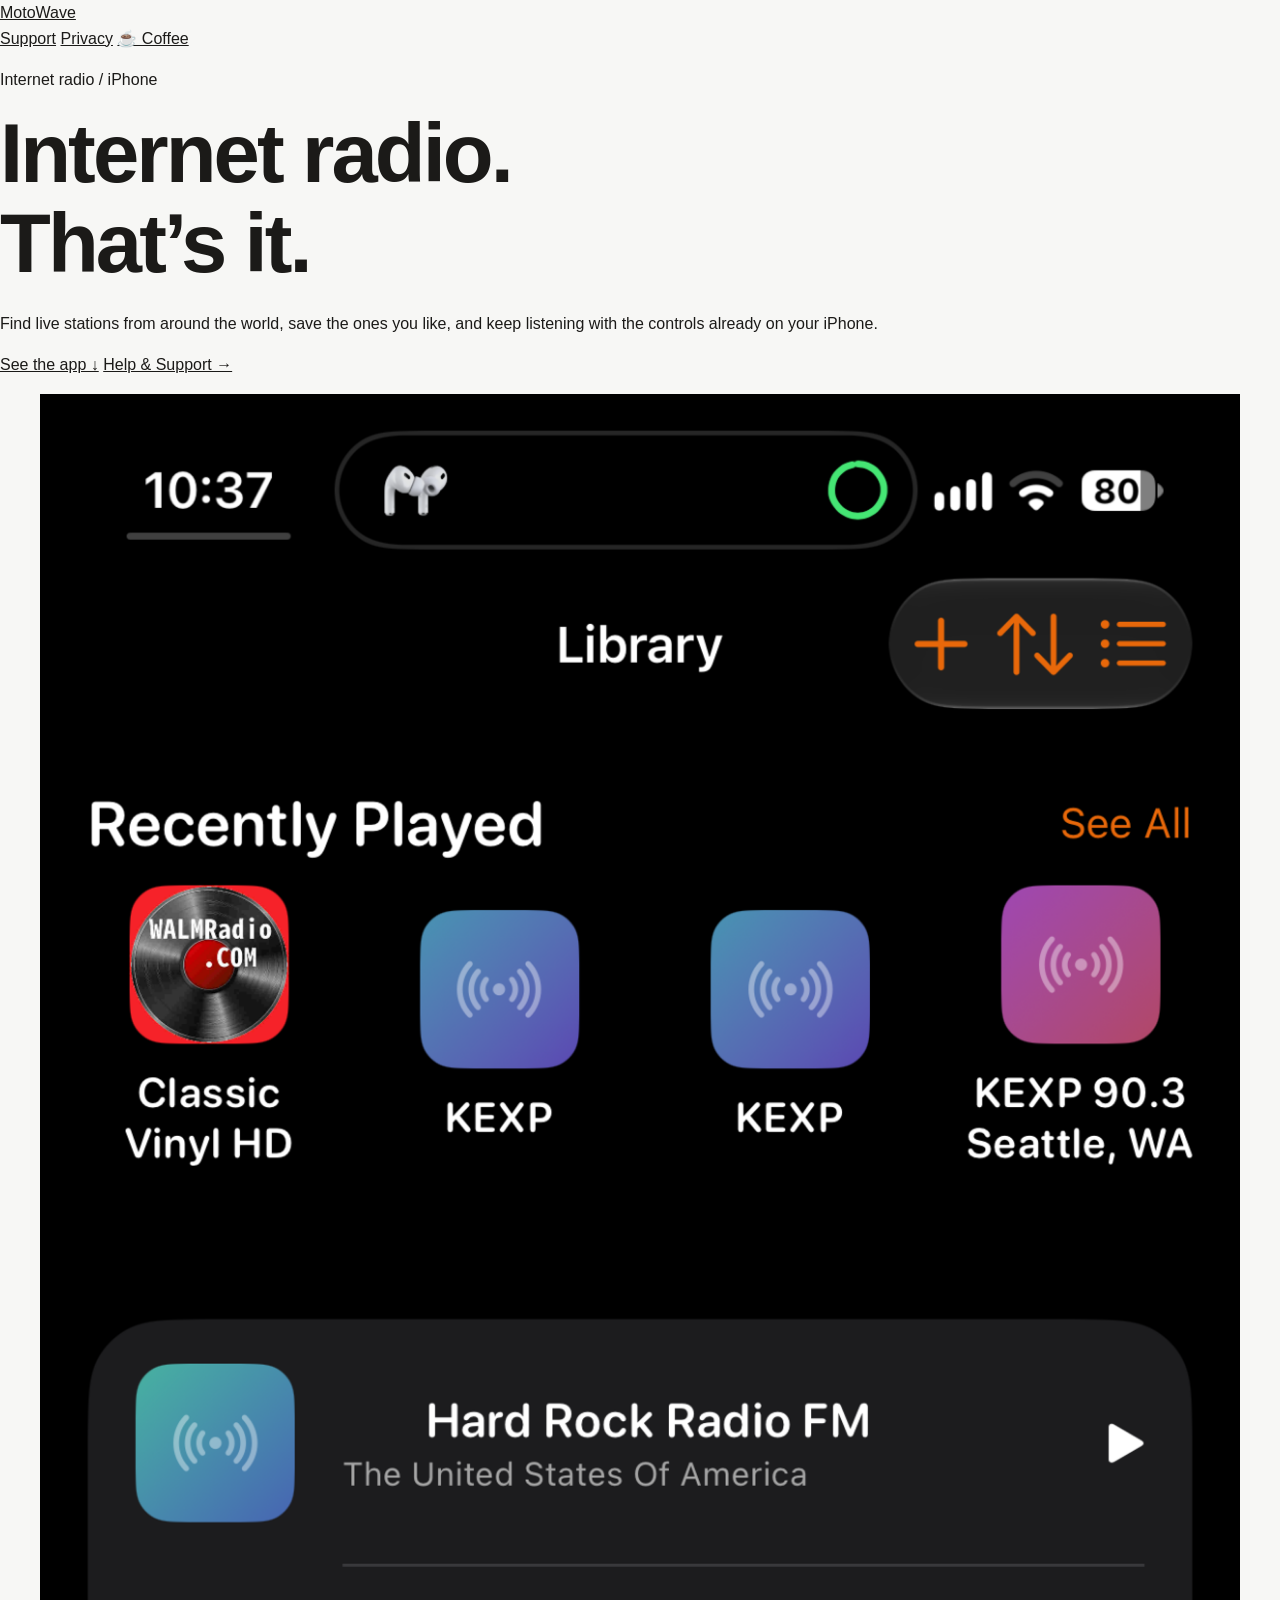
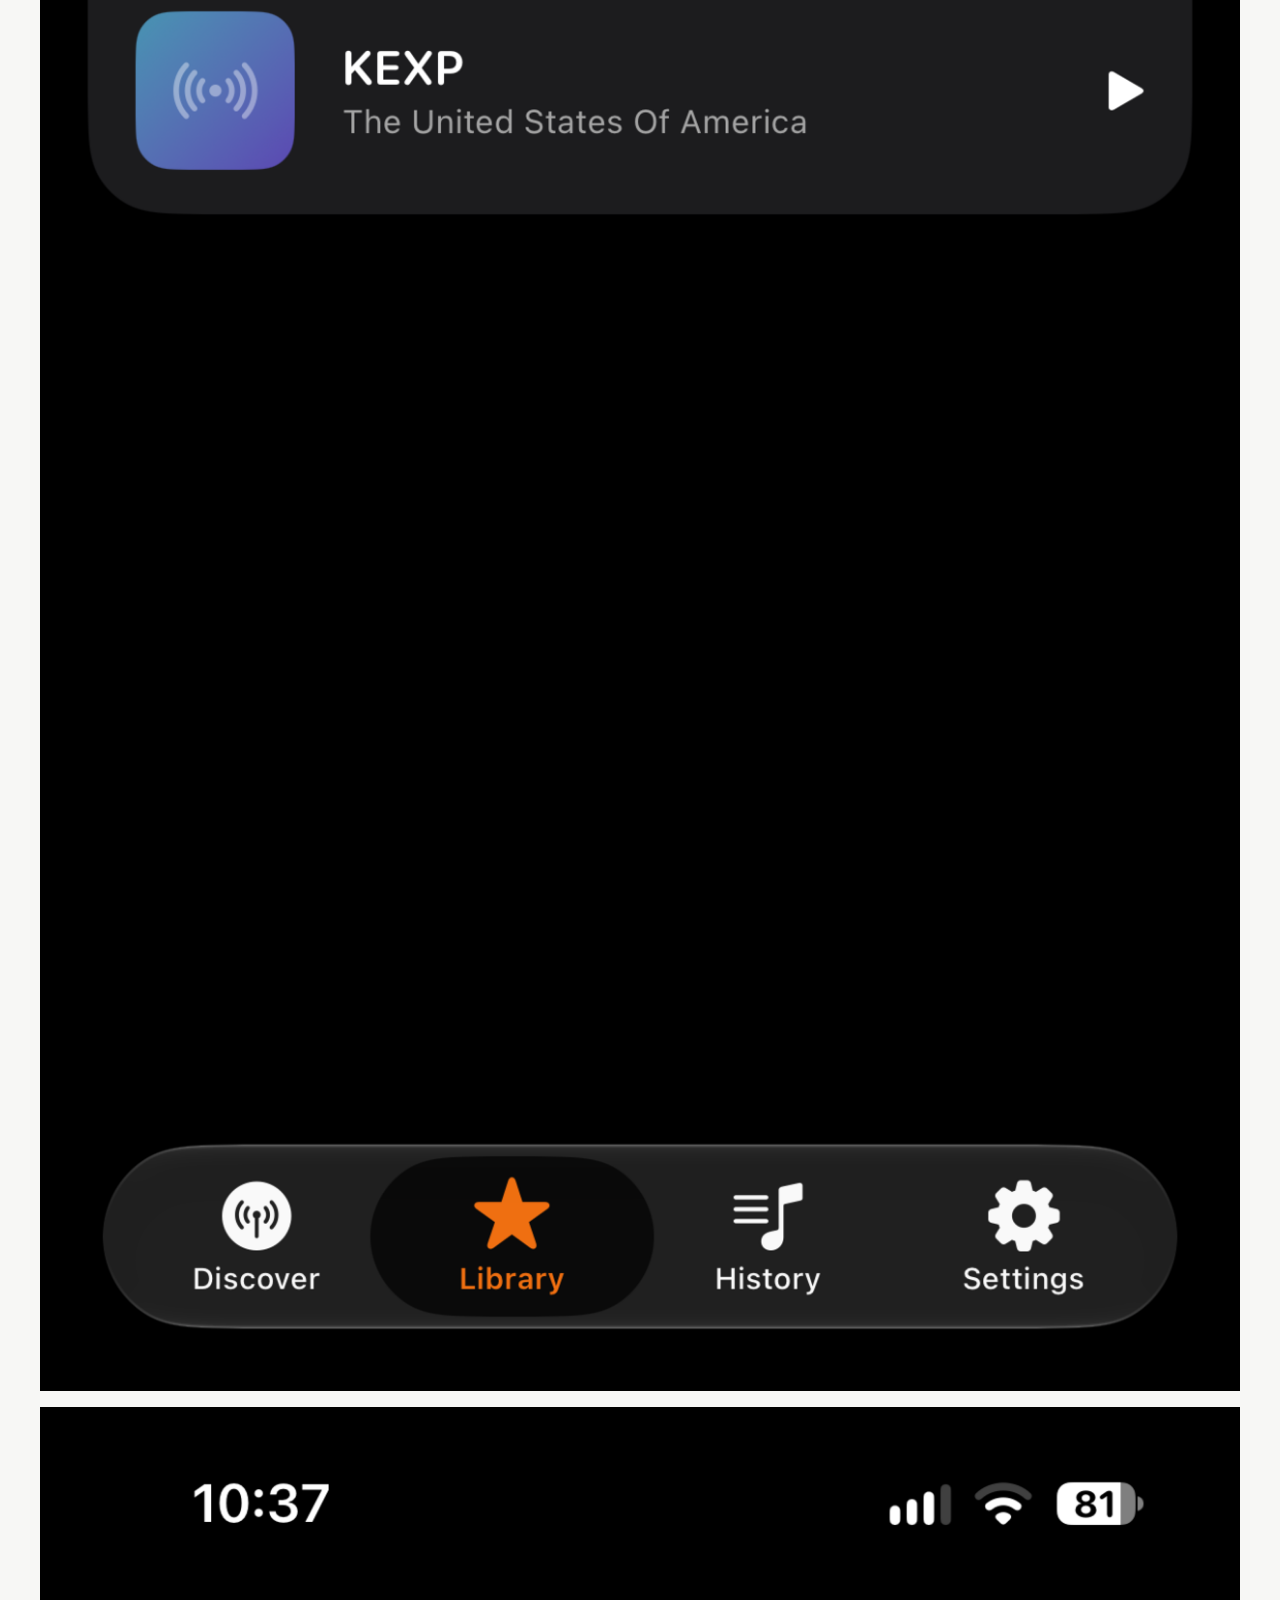
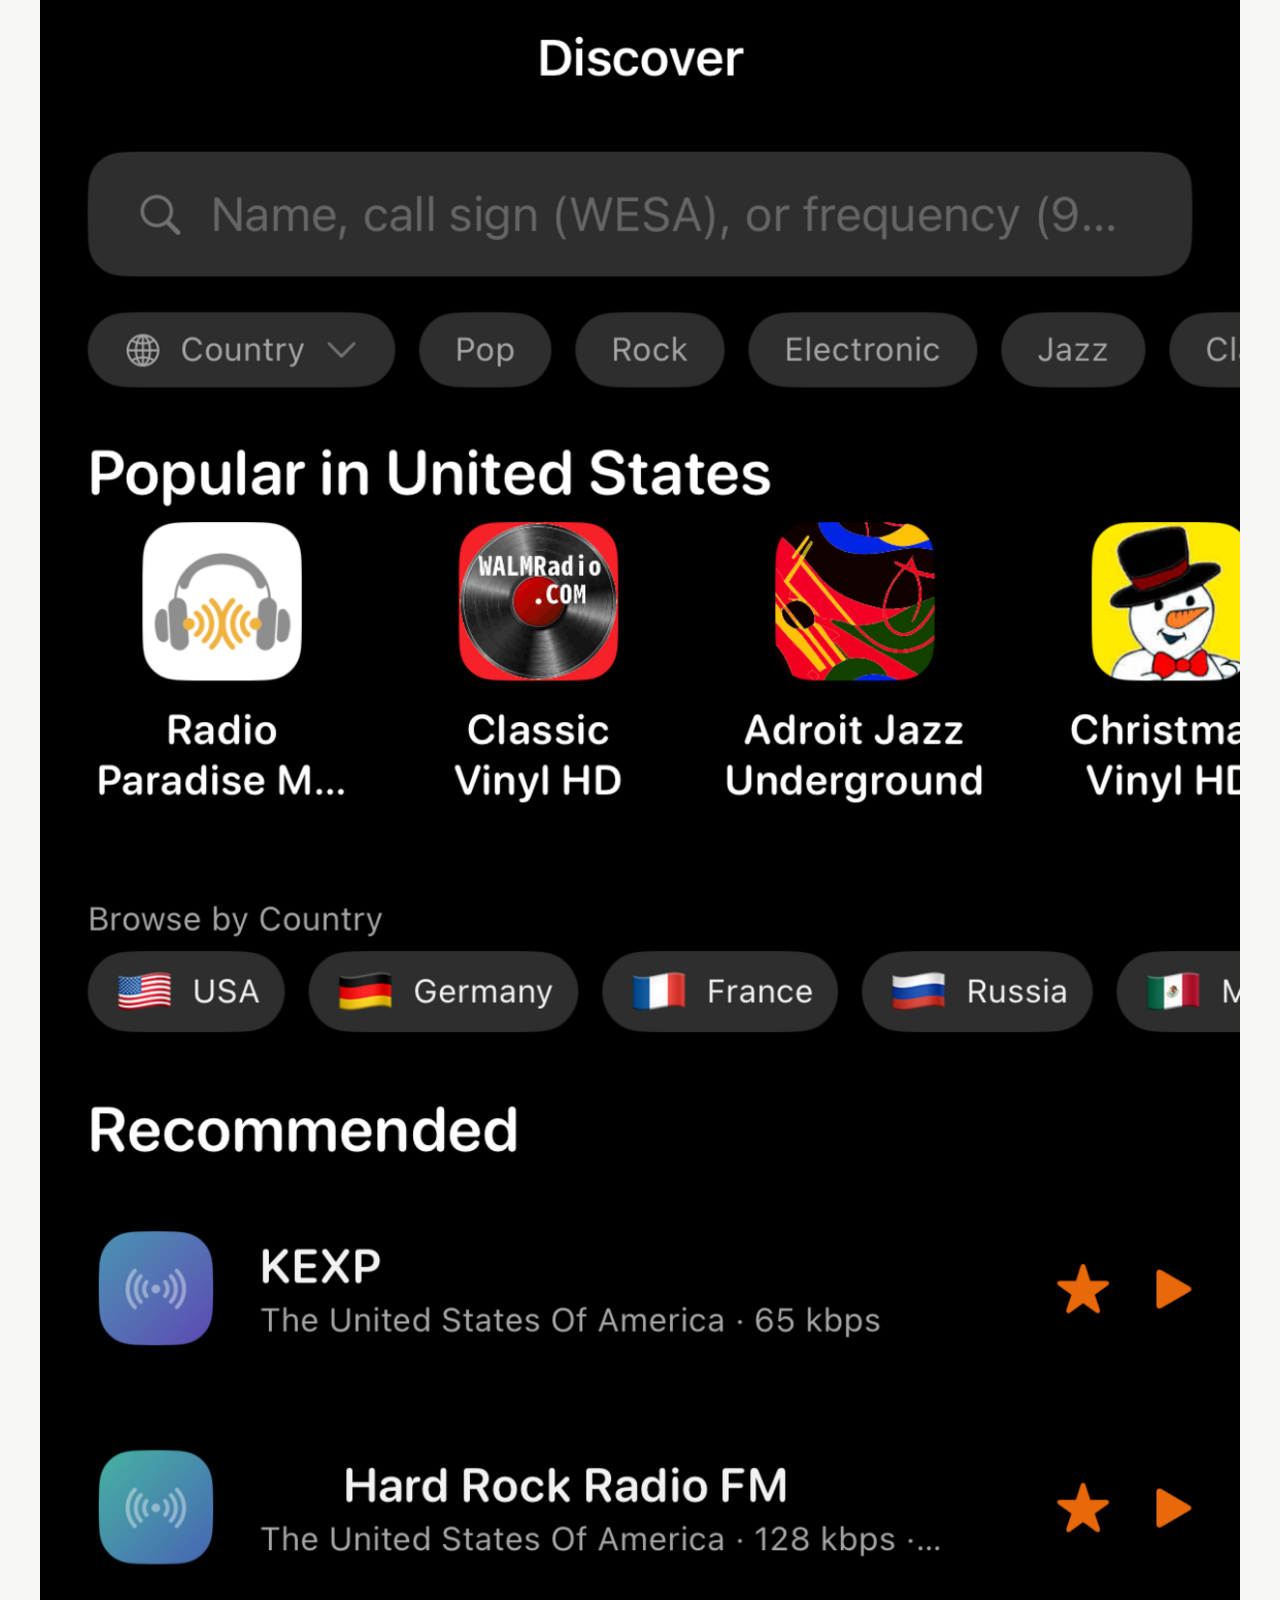
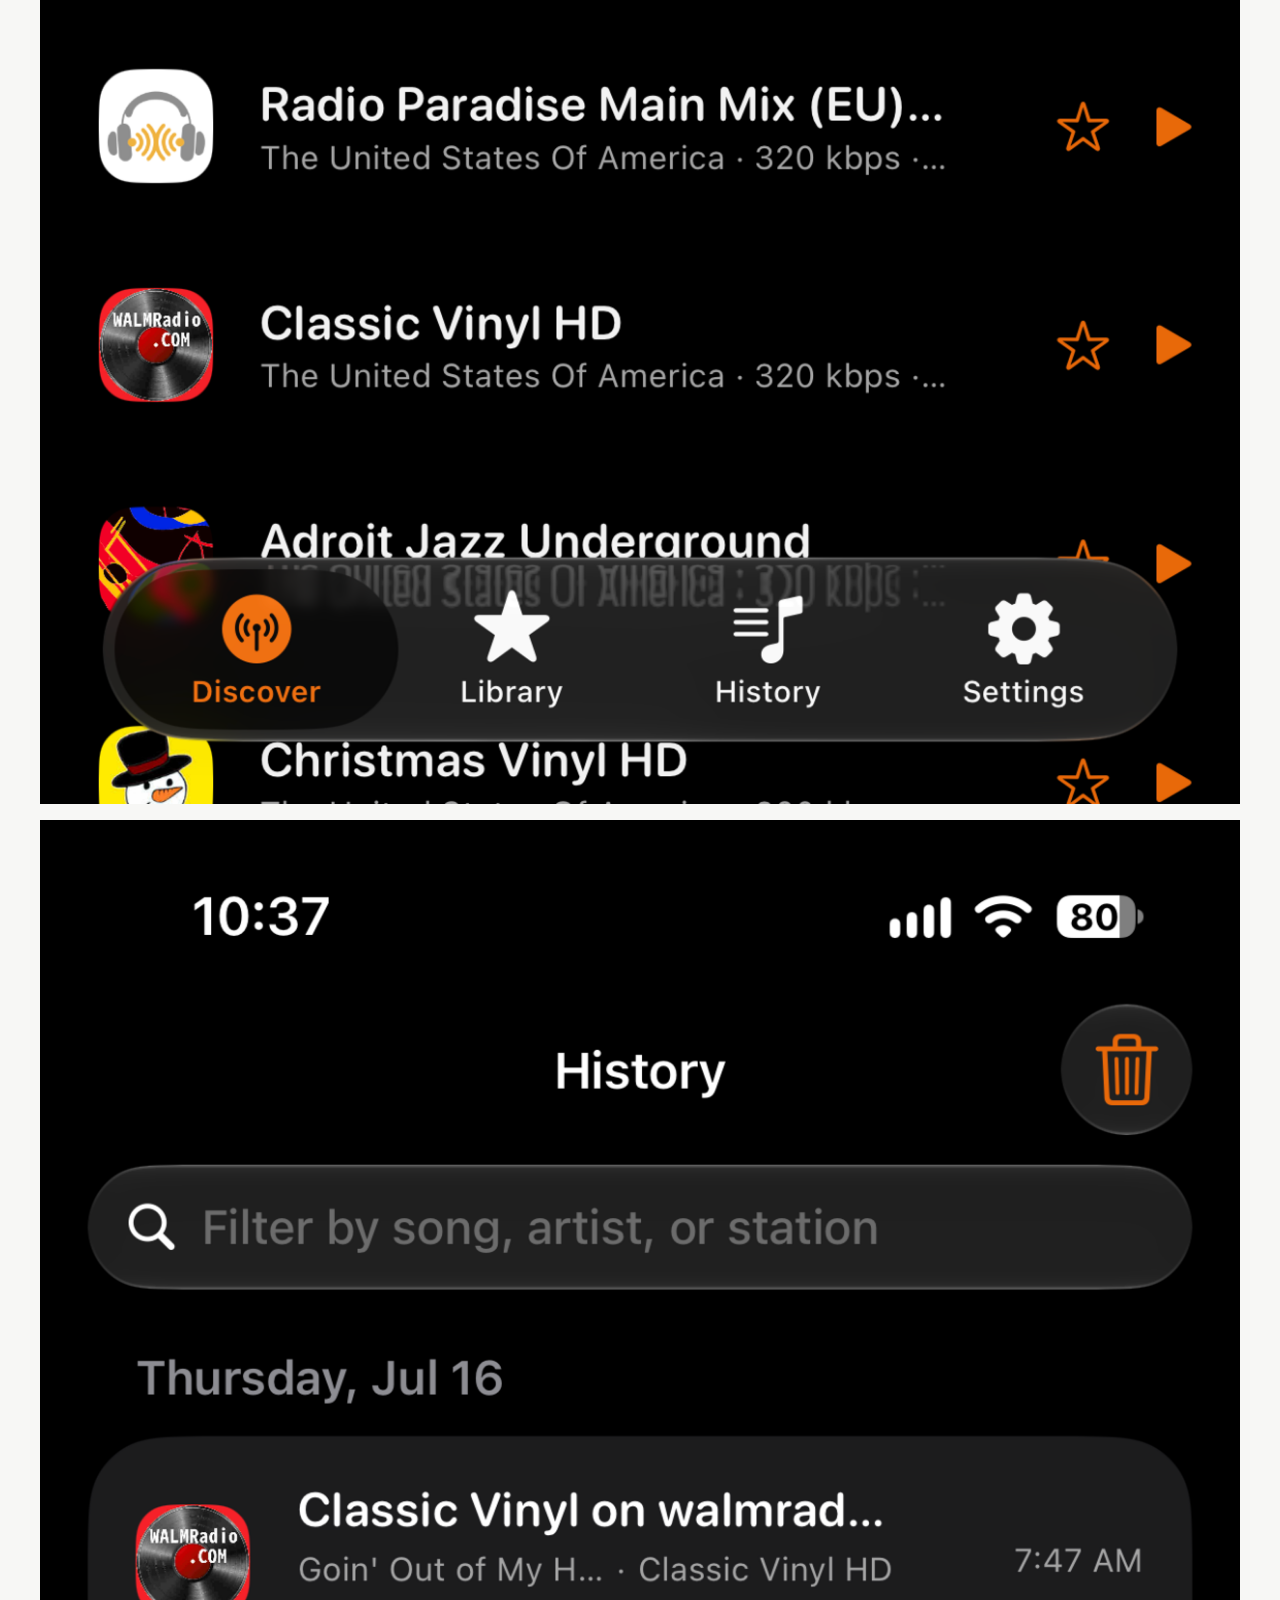
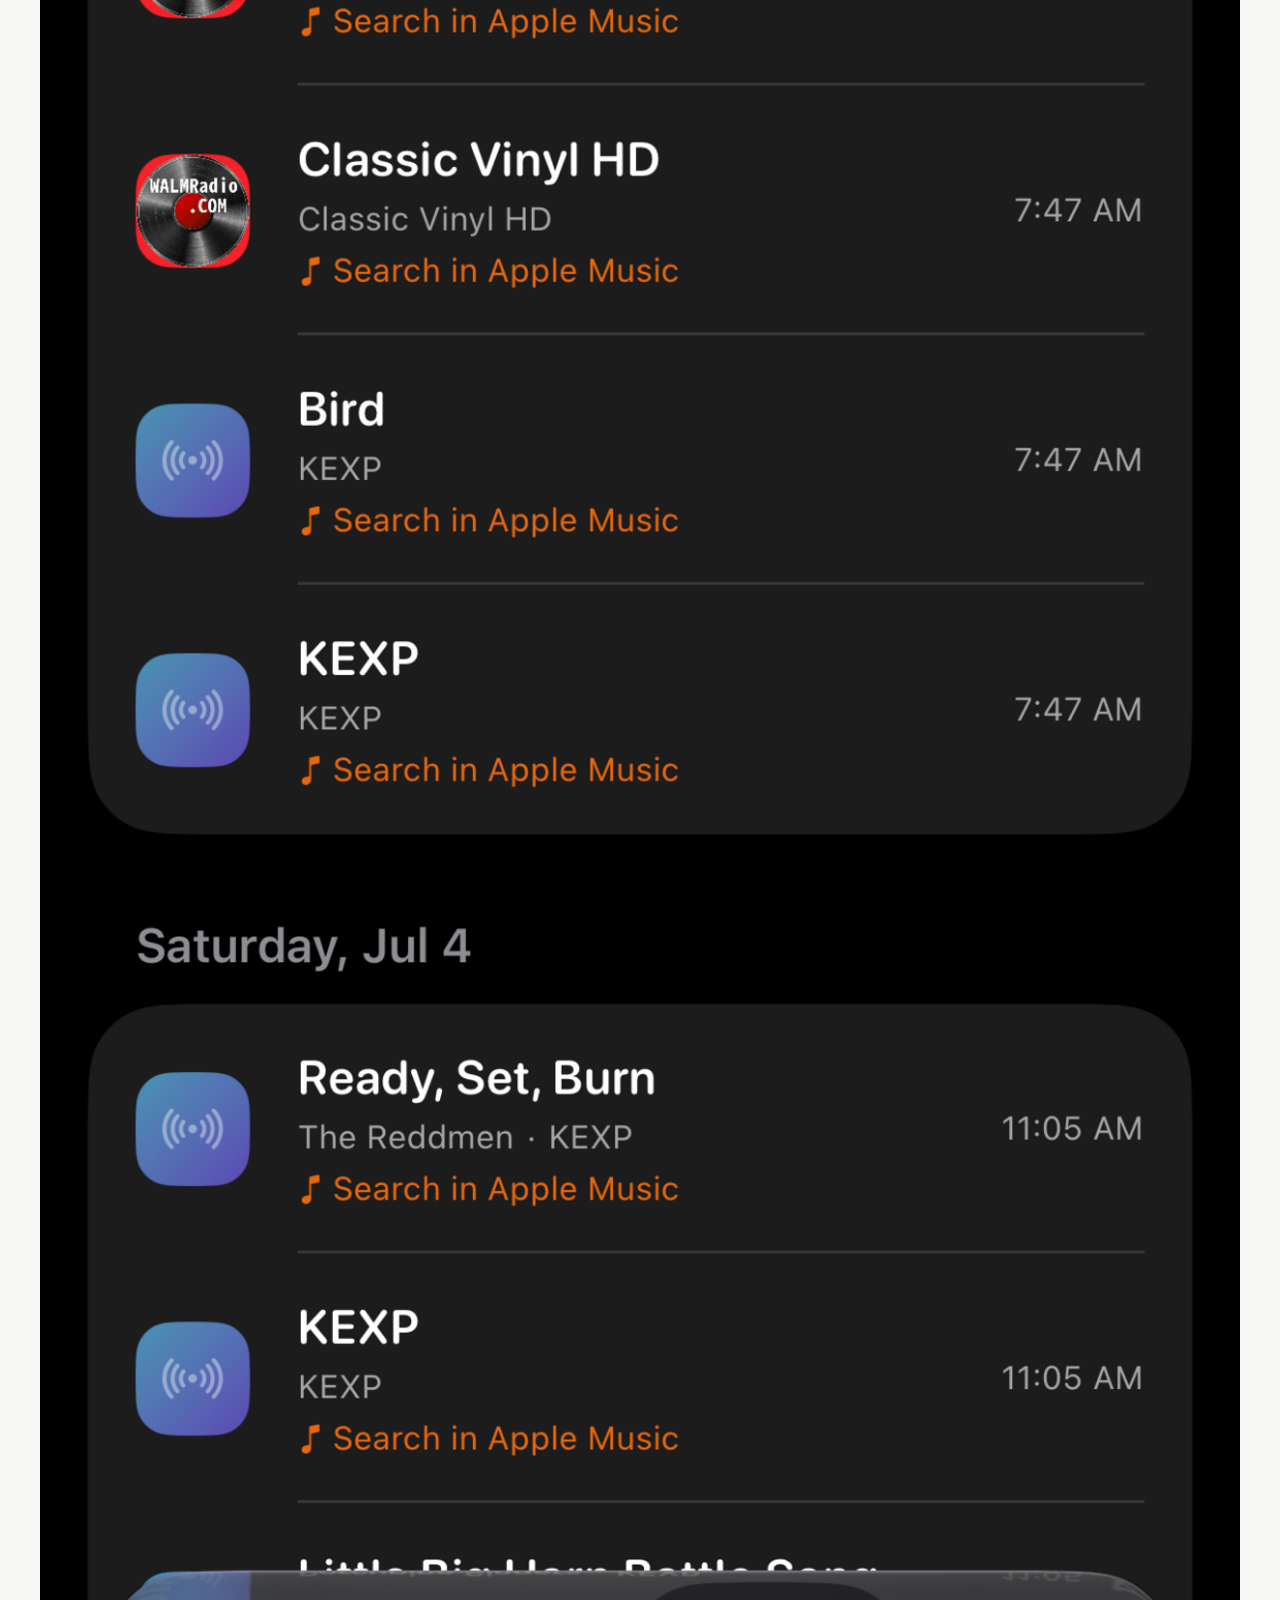
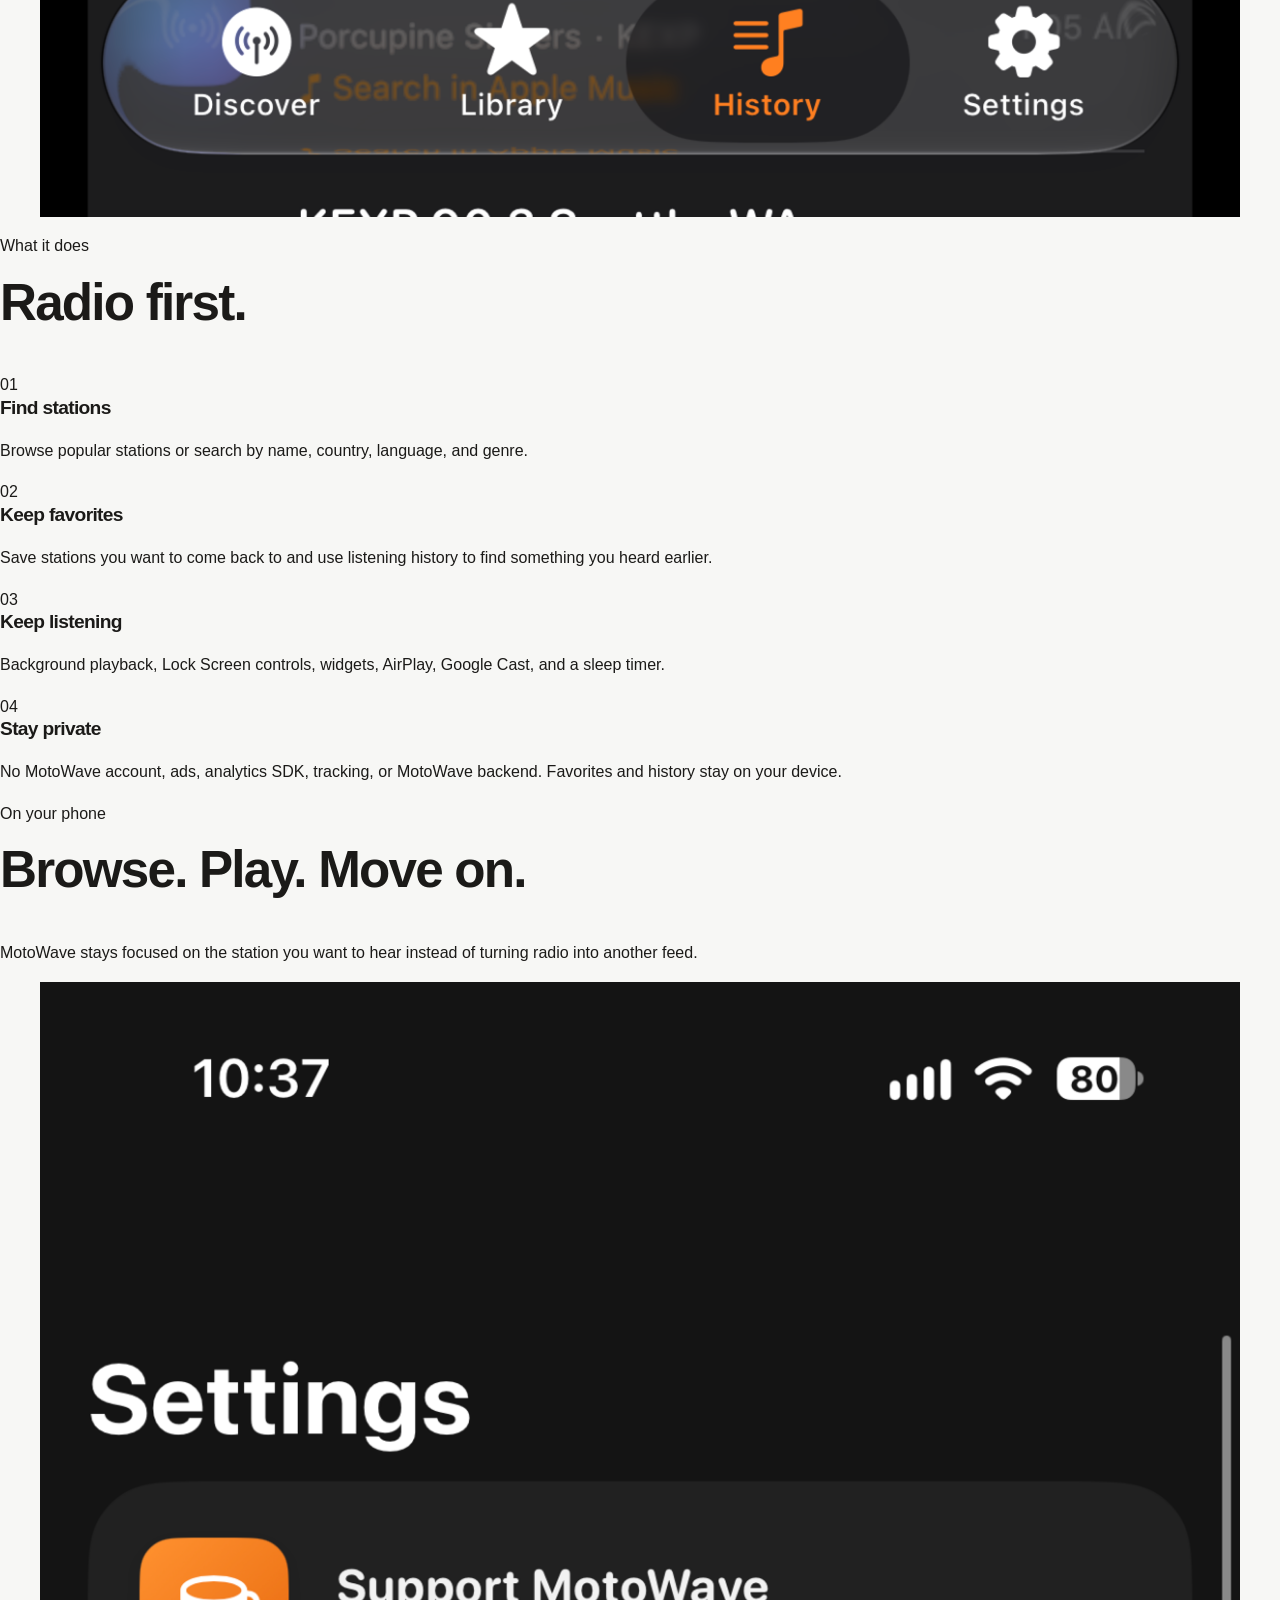
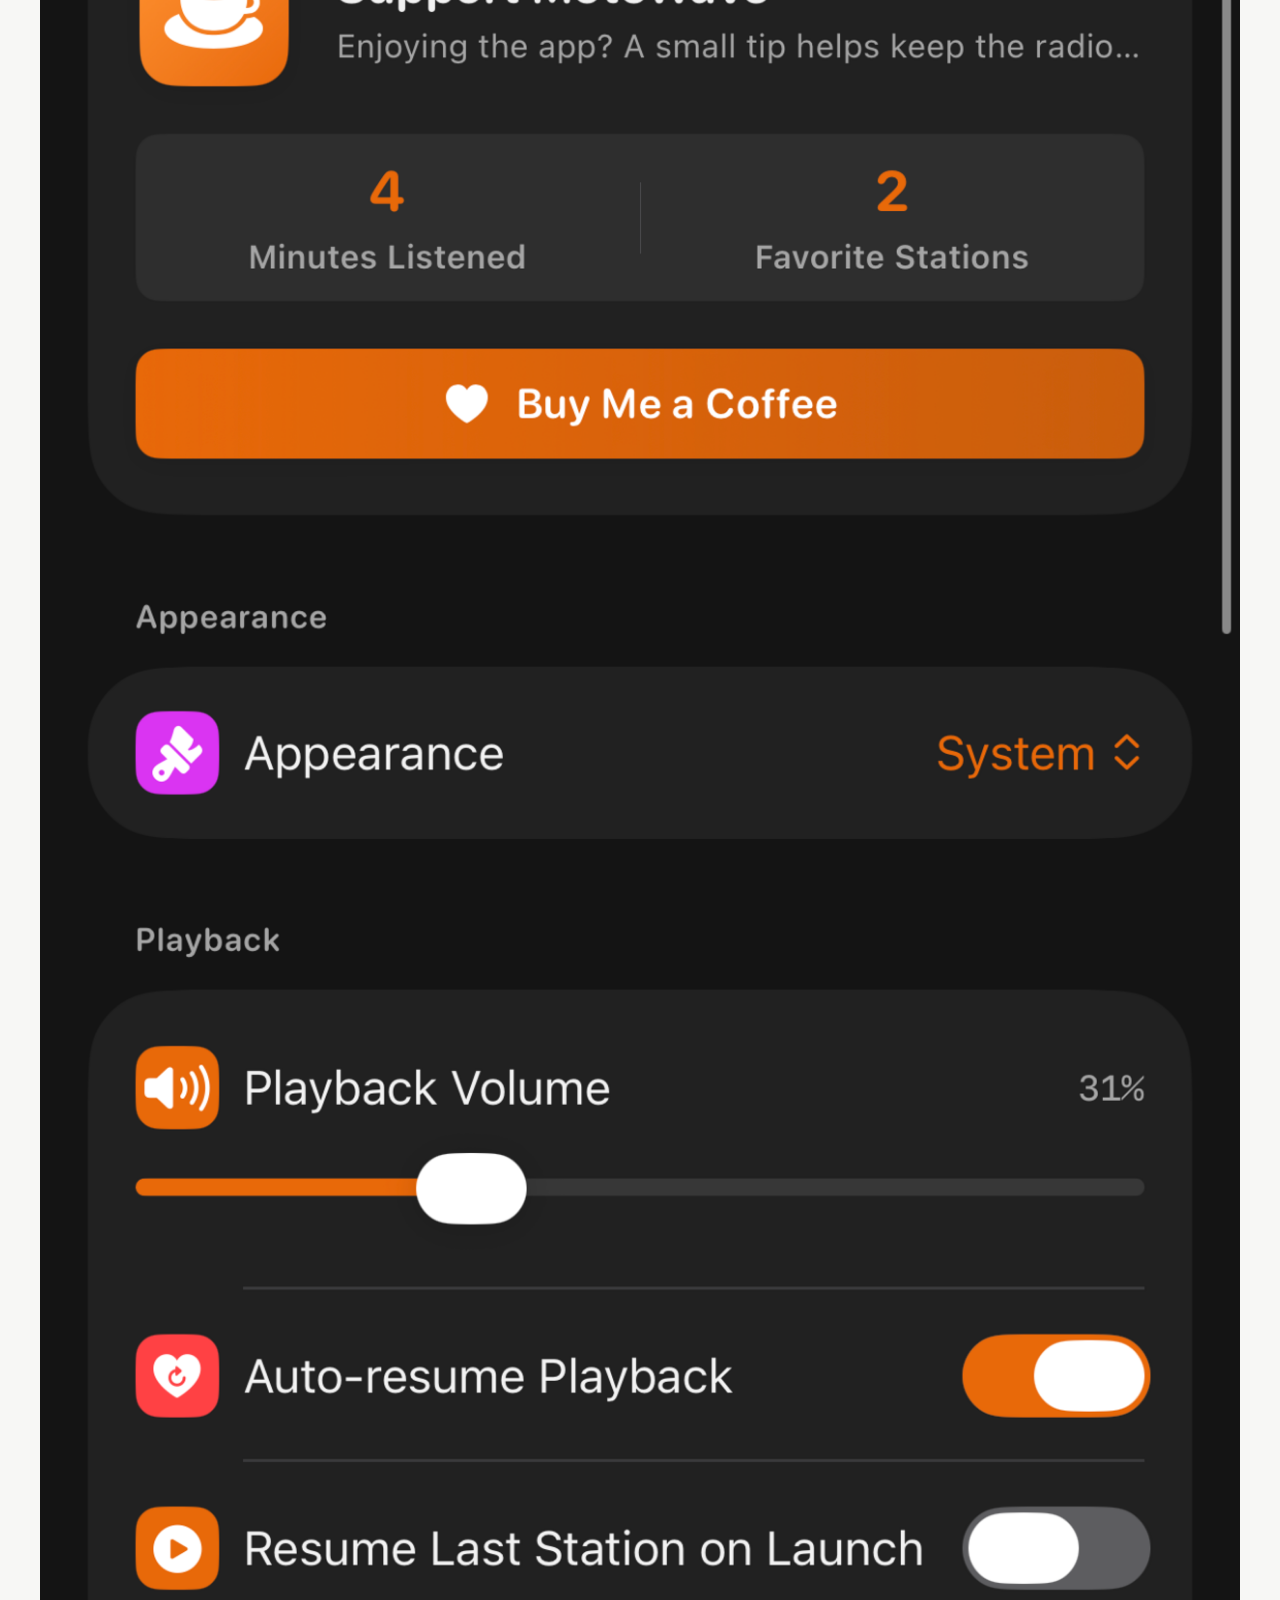
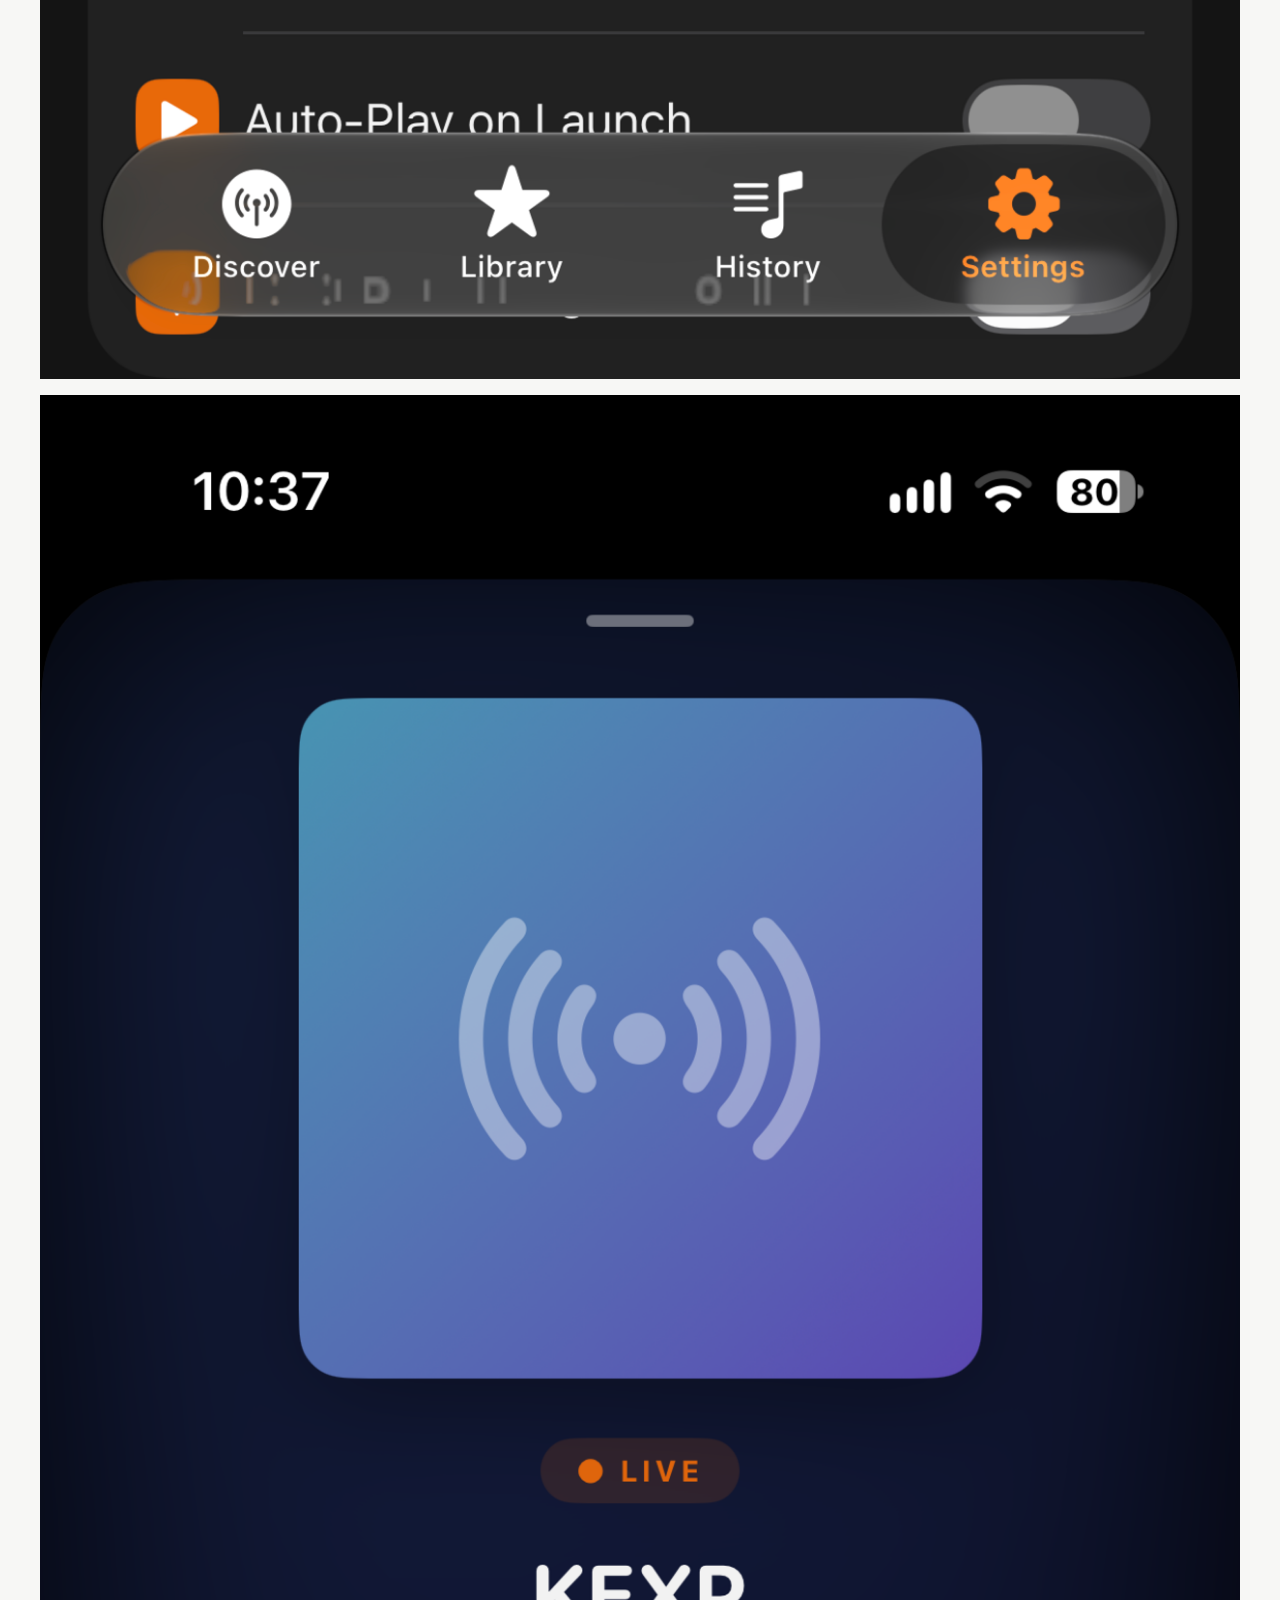
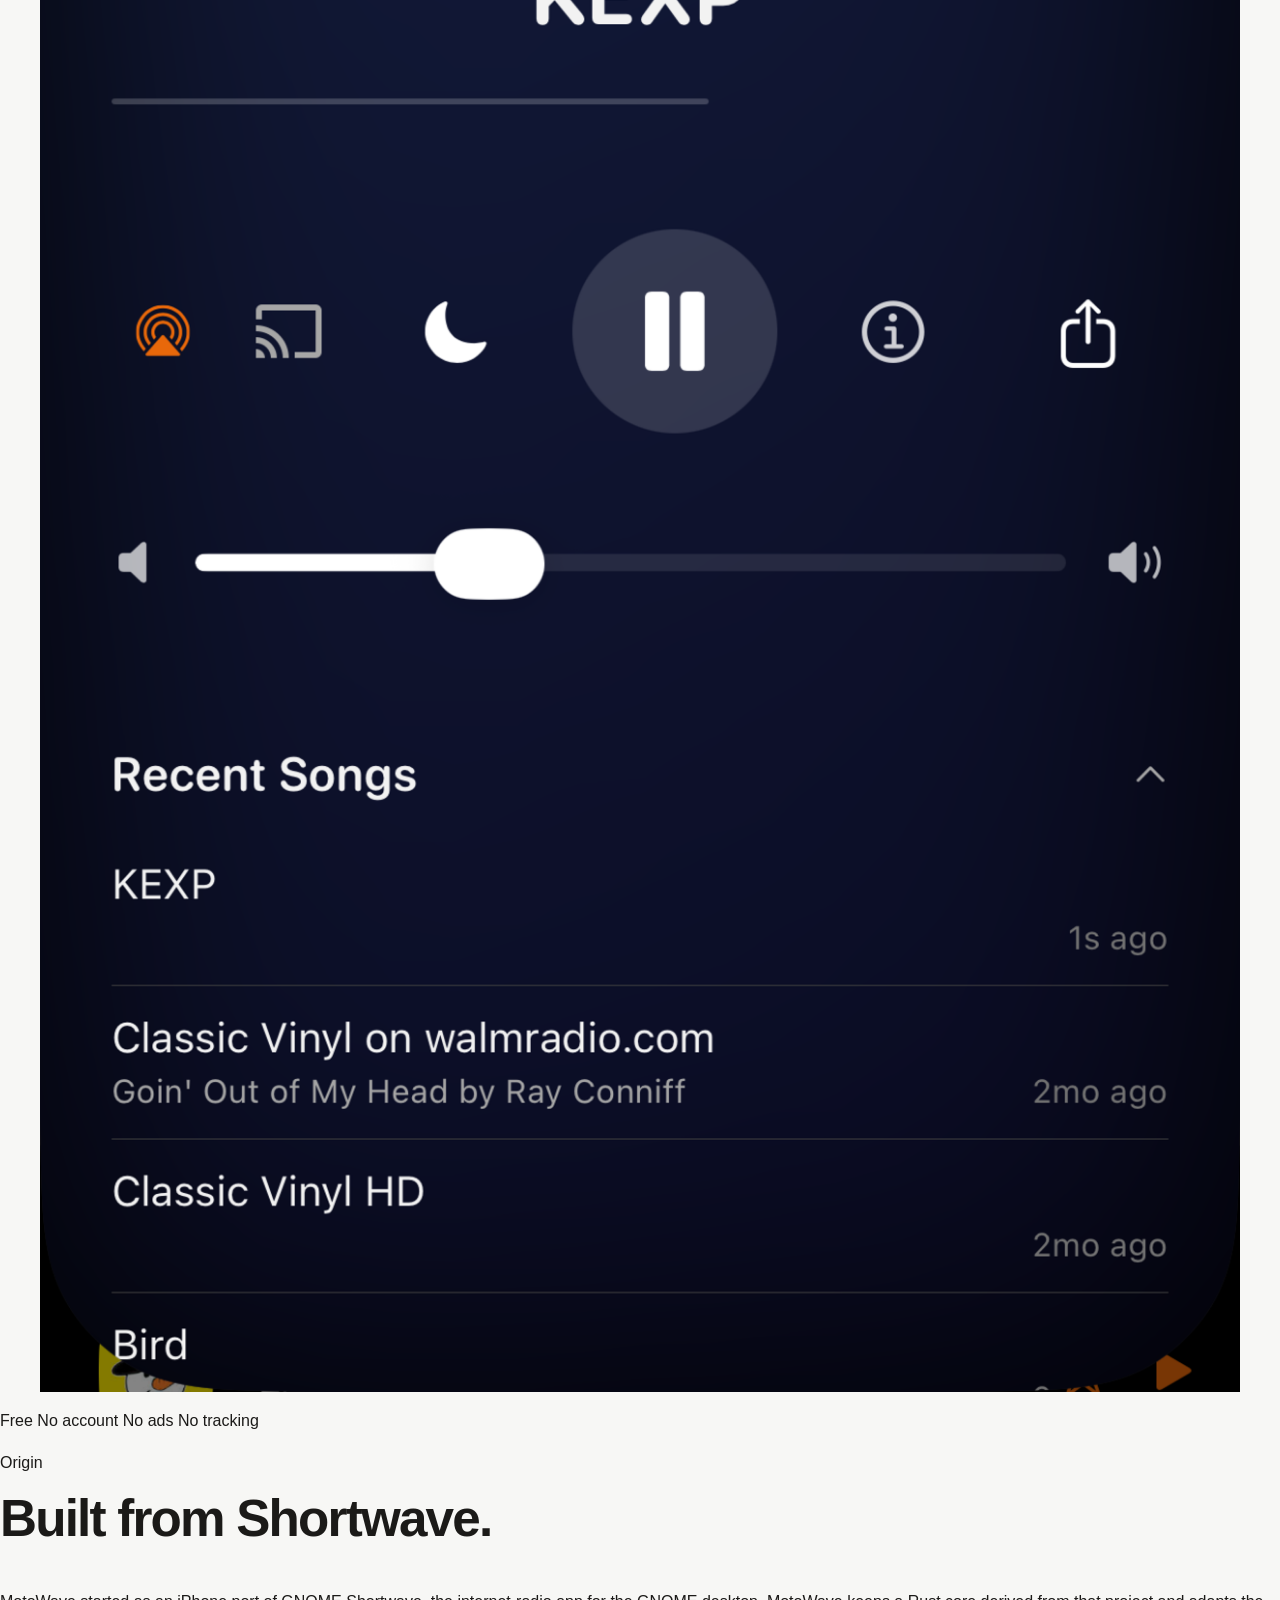
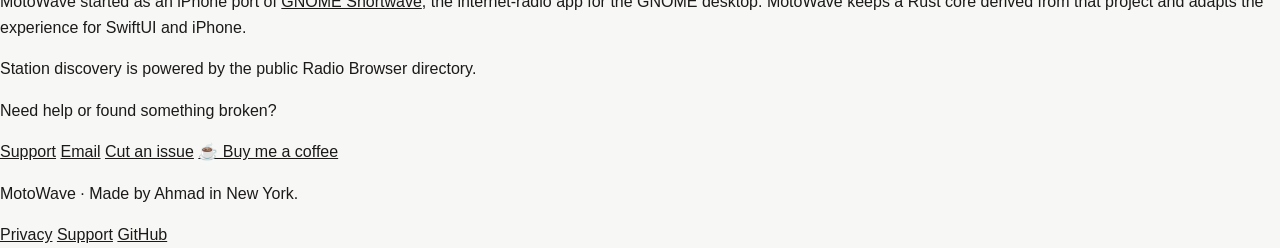
==== commit 2b1d844f: "Redesign MotoWave homepage" ====
--- a/index.html
+++ b/index.html
@@ -4,138 +4,148 @@
   <meta charset="utf-8">
   <meta name="viewport" content="width=device-width, initial-scale=1">
   <meta name="description" content="MotoWave is a free iPhone app for discovering and listening to internet radio stations around the world. No account, no ads, no tracking.">
-  <meta name="theme-color" content="#f7f7f5">
+  <meta name="theme-color" content="#11110f">
+  <link rel="icon" href="./assets/favicon.png" type="image/png">
   <title>MotoWave — Internet radio for iPhone</title>
-  <script>
-    (() => {
-      try {
-        const theme = localStorage.getItem("motowave-theme");
-        if (theme === "light" || theme === "dark") document.documentElement.dataset.theme = theme;
-      } catch {}
-    })();
-  </script>
   <link rel="stylesheet" href="./assets/site.css">
-  <script defer src="./assets/theme.js"></script>
 </head>
-<body>
+<body class="home">
   <a class="skip-link" href="#main">Skip to content</a>
-  <header class="site-header">
-    <div class="shell nav-wrap">
-      <a class="brand" href="./" aria-label="MotoWave home">
-        <span class="brand-mark" aria-hidden="true">M</span>
-        <span>MotoWave</span>
-      </a>
-      <nav class="nav" aria-label="Primary navigation">
-        <a href="#features">Features</a>
-        <a href="./support/">Help &amp; Support</a>
+
+  <header class="home-header">
+    <div class="home-shell home-nav">
+      <a class="home-brand" href="./" aria-label="MotoWave home">MotoWave</a>
+      <nav aria-label="Primary navigation">
+        <a href="./support/">Support</a>
         <a href="./privacy/">Privacy</a>
-        <button class="theme-toggle" type="button" aria-label="Theme: System. Switch to light theme.">◐ System</button>
-        <a href="https://buymeacoffee.com/motobear" target="_blank" rel="noopener noreferrer">☕ Buy me a coffee</a>
+        <a href="https://buymeacoffee.com/motobear" target="_blank" rel="noopener noreferrer">☕ Coffee</a>
       </nav>
     </div>
   </header>
 
   <main id="main">
-    <section class="hero shell">
-      <div class="hero-copy">
-        <p class="eyebrow">Free. No account. No ads.</p>
-        <h1>Internet radio, without the extra stuff.</h1>
-        <p class="lede">Find live stations from around the world, save the ones you like, see what played, and listen with the controls already on your iPhone.</p>
-        <div class="cta-row">
-          <a class="button button-primary" href="#features">See what it does</a>
-          <a class="button button-secondary" href="./support/">Help &amp; Support</a>
-          <a class="button button-secondary" href="https://buymeacoffee.com/motobear" target="_blank" rel="noopener noreferrer">☕ Buy me a coffee</a>
-        </div>
-      </div>
-      <div class="hero-device" aria-label="MotoWave app preview">
-        <img src="./IMG_3014.PNG" alt="MotoWave iPhone app screenshot">
-      </div>
-    </section>
-
-    <section id="features" class="section shell" aria-labelledby="features-heading">
-      <div class="section-heading">
-        <p class="eyebrow">What MotoWave does</p>
-        <h2 id="features-heading">Radio first. Everything else stays out of the way.</h2>
-      </div>
-      <div class="feature-grid">
-        <article class="feature-card">
-          <span class="feature-number" aria-hidden="true">01</span>
-          <h3>Find stations</h3>
-          <p>Browse popular and recommended stations or search by name, country, language, and genre.</p>
-        </article>
-        <article class="feature-card">
-          <span class="feature-number" aria-hidden="true">02</span>
-          <h3>Keep your favorites</h3>
-          <p>Save stations for quick access and use listening history to get back to something you heard earlier.</p>
-        </article>
-        <article class="feature-card">
-          <span class="feature-number" aria-hidden="true">03</span>
-          <h3>Keep listening</h3>
-          <p>Use background and Lock Screen controls, widgets, AirPlay, Google Cast, and a sleep timer.</p>
-        </article>
-        <article class="feature-card">
-          <span class="feature-number" aria-hidden="true">04</span>
-          <h3>Private by default</h3>
-          <p>No MotoWave account, ads, analytics SDK, tracking, or MotoWave backend. Favorites and history stay on your device.</p>
-        </article>
-      </div>
-    </section>
-
-    <section class="section section-soft">
-      <div class="shell">
-        <div class="section-heading compact">
-          <p class="eyebrow">Inside MotoWave</p>
-          <h2>That’s basically it.</h2>
-        </div>
-        <div class="screenshot-grid" role="list" aria-label="MotoWave iPhone screenshots">
-          <figure role="listitem"><img src="./IMG_3014.PNG" alt="MotoWave iPhone app screen 1 of 5" loading="lazy"></figure>
-          <figure role="listitem"><img src="./IMG_3015.PNG" alt="MotoWave iPhone app screen 2 of 5" loading="lazy"></figure>
-          <figure role="listitem"><img src="./IMG_3016.PNG" alt="MotoWave iPhone app screen 3 of 5" loading="lazy"></figure>
-          <figure role="listitem"><img src="./IMG_3017.PNG" alt="MotoWave iPhone app screen 4 of 5" loading="lazy"></figure>
-          <figure role="listitem"><img src="./IMG_3018.PNG" alt="MotoWave iPhone app screen 5 of 5" loading="lazy"></figure>
+    <section class="home-hero">
+      <div class="home-shell">
+        <p class="home-kicker">Internet radio / iPhone</p>
+        <h1>Internet radio.<br>That’s it.</h1>
+        <div class="home-intro-row">
+          <p>Find live stations from around the world, save the ones you like, and keep listening with the controls already on your iPhone.</p>
+          <div class="home-links">
+            <a href="#screens">See the app ↓</a>
+            <a href="./support/">Help &amp; Support →</a>
+          </div>
         </div>
       </div>
     </section>
 
-    <section class="section shell">
-      <div class="split">
-        <div>
-          <p class="eyebrow">A few answers</p>
-          <h2>Simple app, simple policy.</h2>
-        </div>
-        <div class="prose-short">
-          <h3>How much does it cost?</h3>
-          <p>Nothing. MotoWave is free. If you like it, you can <a href="https://buymeacoffee.com/motobear" target="_blank" rel="noopener noreferrer">buy me a coffee</a>, but it does not unlock anything.</p>
-
-          <h3>Where does my data go?</h3>
-          <p>Your favorites, listening history, caches, and settings stay on your device. Station searches and playback still contact the public radio directory and station servers needed to make the app work. See the <a href="./privacy/">privacy policy</a> for details.</p>
-
-          <h3>Why does a station sometimes fail?</h3>
-          <p>MotoWave plays streams provided by independent stations. Stations can go offline, change stream addresses, or have temporary network problems.</p>
+    <section id="screens" class="screen-stage" aria-label="MotoWave app preview">
+      <div class="home-shell">
+        <div class="screen-stack" role="list" aria-label="MotoWave iPhone screenshots">
+          <figure class="screen screen-left" role="listitem">
+            <img src="./assets/screenshots/motowave-iphone-02.png" alt="MotoWave station browsing screen" loading="eager">
+          </figure>
+          <figure class="screen screen-center" role="listitem">
+            <img src="./assets/screenshots/motowave-iphone-01.png" alt="MotoWave iPhone app home screen" loading="eager">
+          </figure>
+          <figure class="screen screen-right" role="listitem">
+            <img src="./assets/screenshots/motowave-iphone-03.png" alt="MotoWave radio playback screen" loading="eager">
+          </figure>
         </div>
       </div>
     </section>
 
-    <section class="section shell">
-      <div class="callout">
+    <section id="features" class="home-ledger">
+      <div class="home-shell">
+        <div class="ledger-heading">
+          <p class="home-kicker">What it does</p>
+          <h2>Radio first.</h2>
+        </div>
+
+        <div class="feature-ledger">
+          <article>
+            <span aria-hidden="true">01</span>
+            <h3>Find stations</h3>
+            <p>Browse popular stations or search by name, country, language, and genre.</p>
+          </article>
+          <article>
+            <span aria-hidden="true">02</span>
+            <h3>Keep favorites</h3>
+            <p>Save stations you want to come back to and use listening history to find something you heard earlier.</p>
+          </article>
+          <article>
+            <span aria-hidden="true">03</span>
+            <h3>Keep listening</h3>
+            <p>Background playback, Lock Screen controls, widgets, AirPlay, Google Cast, and a sleep timer.</p>
+          </article>
+          <article>
+            <span aria-hidden="true">04</span>
+            <h3>Stay private</h3>
+            <p>No MotoWave account, ads, analytics SDK, tracking, or MotoWave backend. Favorites and history stay on your device.</p>
+          </article>
+        </div>
+      </div>
+    </section>
+
+    <section class="listening-section">
+      <div class="home-shell listening-grid">
+        <div class="listening-copy">
+          <p class="home-kicker">On your phone</p>
+          <h2>Browse. Play. Move on.</h2>
+          <p>MotoWave stays focused on the station you want to hear instead of turning radio into another feed.</p>
+        </div>
+        <div class="detail-screens" role="list" aria-label="More MotoWave screenshots">
+          <figure role="listitem">
+            <img src="./assets/screenshots/motowave-iphone-04.png" alt="MotoWave iPhone app screen 4 of 5" loading="lazy">
+          </figure>
+          <figure role="listitem">
+            <img src="./assets/screenshots/motowave-iphone-05.png" alt="MotoWave iPhone app screen 5 of 5" loading="lazy">
+          </figure>
+        </div>
+      </div>
+    </section>
+
+    <section class="promise-strip" aria-label="MotoWave principles">
+      <div class="home-shell">
+        <span>Free</span>
+        <span>No account</span>
+        <span>No ads</span>
+        <span>No tracking</span>
+      </div>
+    </section>
+
+    <section class="home-origin">
+      <div class="home-shell origin-grid">
         <div>
-          <p class="eyebrow">Need a hand?</p>
-          <h2>Something not working?</h2>
-          <p>Check the short support guide or email motowave@motobear.dev.</p>
+          <p class="home-kicker">Origin</p>
+          <h2>Built from Shortwave.</h2>
         </div>
-        <a class="button button-primary" href="./support/">Open Help &amp; Support</a>
+        <div class="origin-copy">
+          <p>MotoWave started as an iPhone port of <a href="https://apps.gnome.org/Shortwave/" target="_blank" rel="noopener noreferrer">GNOME Shortwave</a>, the internet-radio app for the GNOME desktop. MotoWave keeps a Rust core derived from that project and adapts the experience for SwiftUI and iPhone.</p>
+          <p>Station discovery is powered by the public Radio Browser directory.</p>
+        </div>
+      </div>
+    </section>
+
+    <section class="home-end">
+      <div class="home-shell end-grid">
+        <p>Need help or found something broken?</p>
+        <div>
+          <a href="./support/">Support</a>
+          <a href="mailto:motowave@motobear.dev">Email</a>
+          <a href="https://github.com/motogrizzbear/motowave-site/issues/new" target="_blank" rel="noopener noreferrer">Cut an issue</a>
+          <a href="https://buymeacoffee.com/motobear" target="_blank" rel="noopener noreferrer">☕ Buy me a coffee</a>
+        </div>
       </div>
     </section>
   </main>
 
-  <footer class="site-footer">
-    <div class="shell footer-wrap">
-      <p>MotoWave is made by Ahmad in New York.</p>
+  <footer class="home-footer">
+    <div class="home-shell">
+      <p>MotoWave · Made by Ahmad in New York.</p>
       <nav aria-label="Footer navigation">
-        <a href="./support/">Help &amp; Support</a>
         <a href="./privacy/">Privacy</a>
+        <a href="./support/">Support</a>
         <a href="https://github.com/motogrizzbear/motowave-site" target="_blank" rel="noopener noreferrer">GitHub</a>
-        <a href="https://buymeacoffee.com/motobear" target="_blank" rel="noopener noreferrer">☕ Buy me a coffee</a>
       </nav>
     </div>
   </footer>
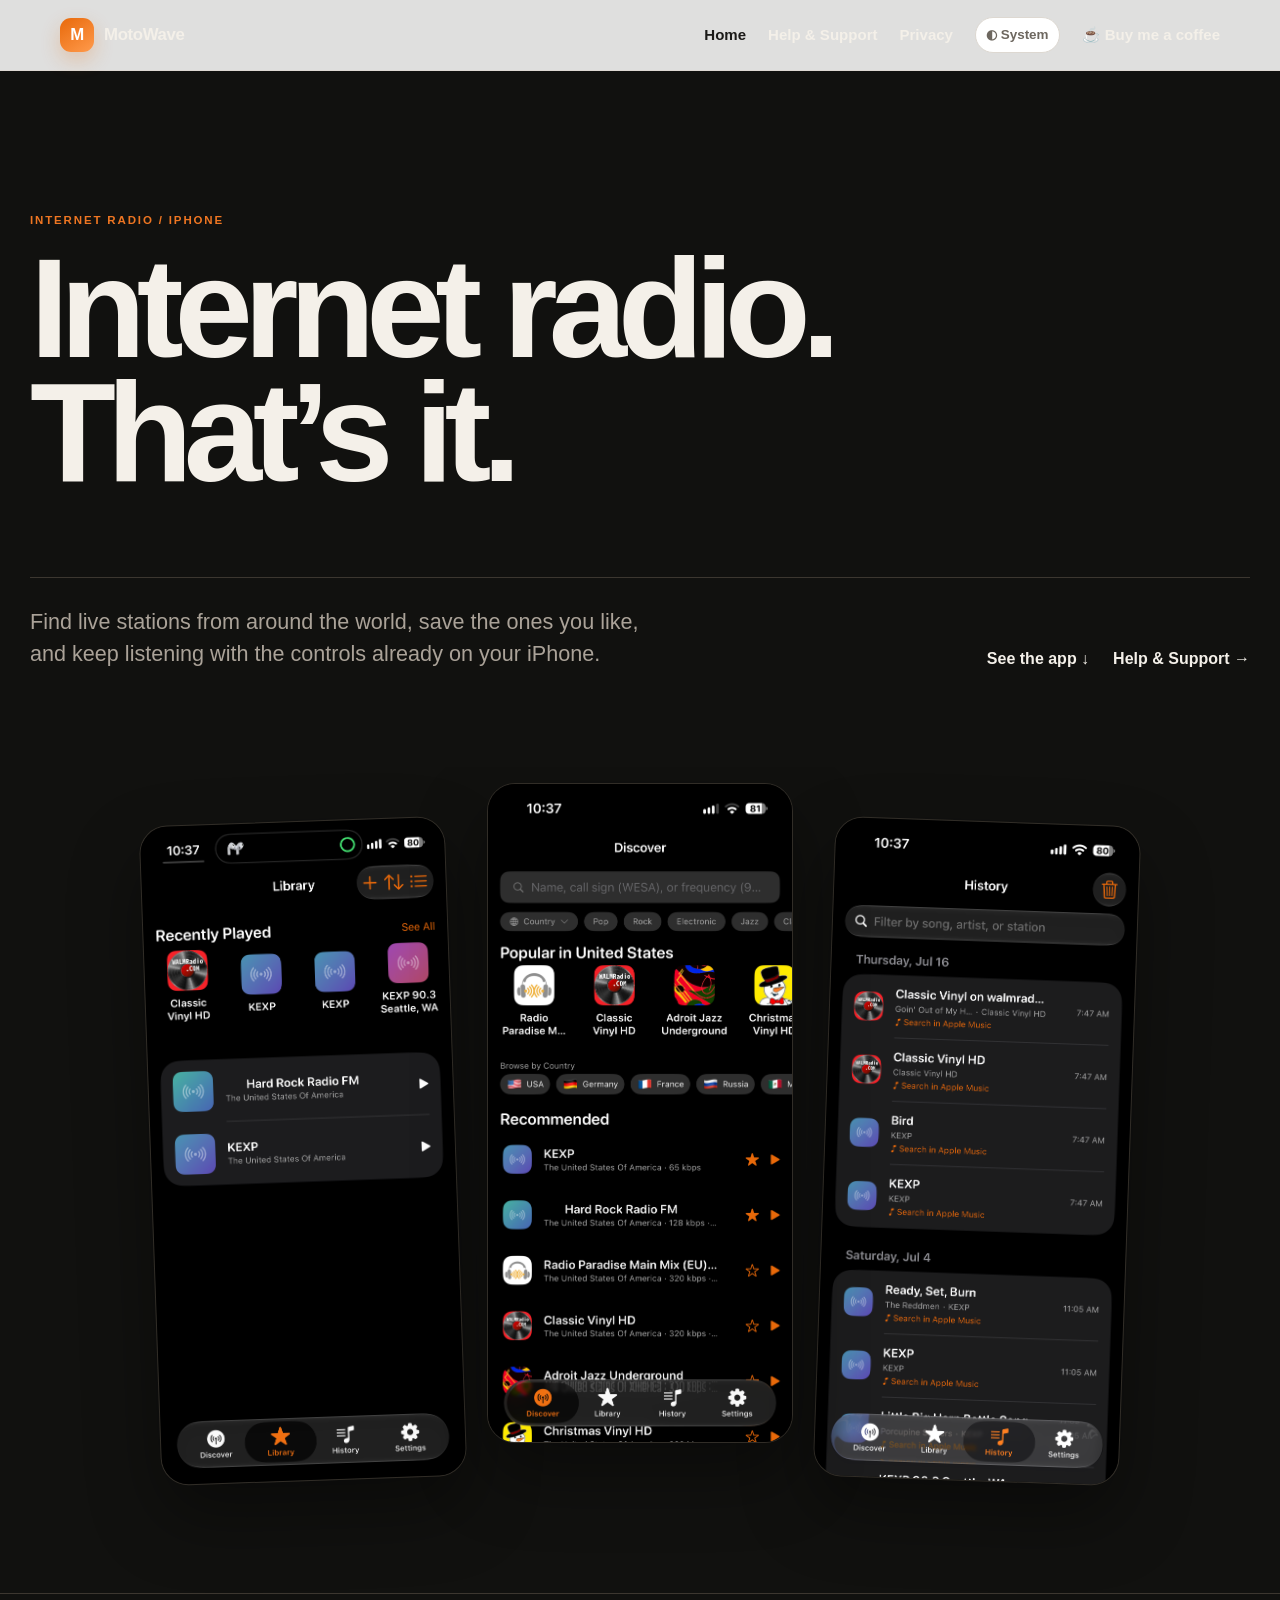
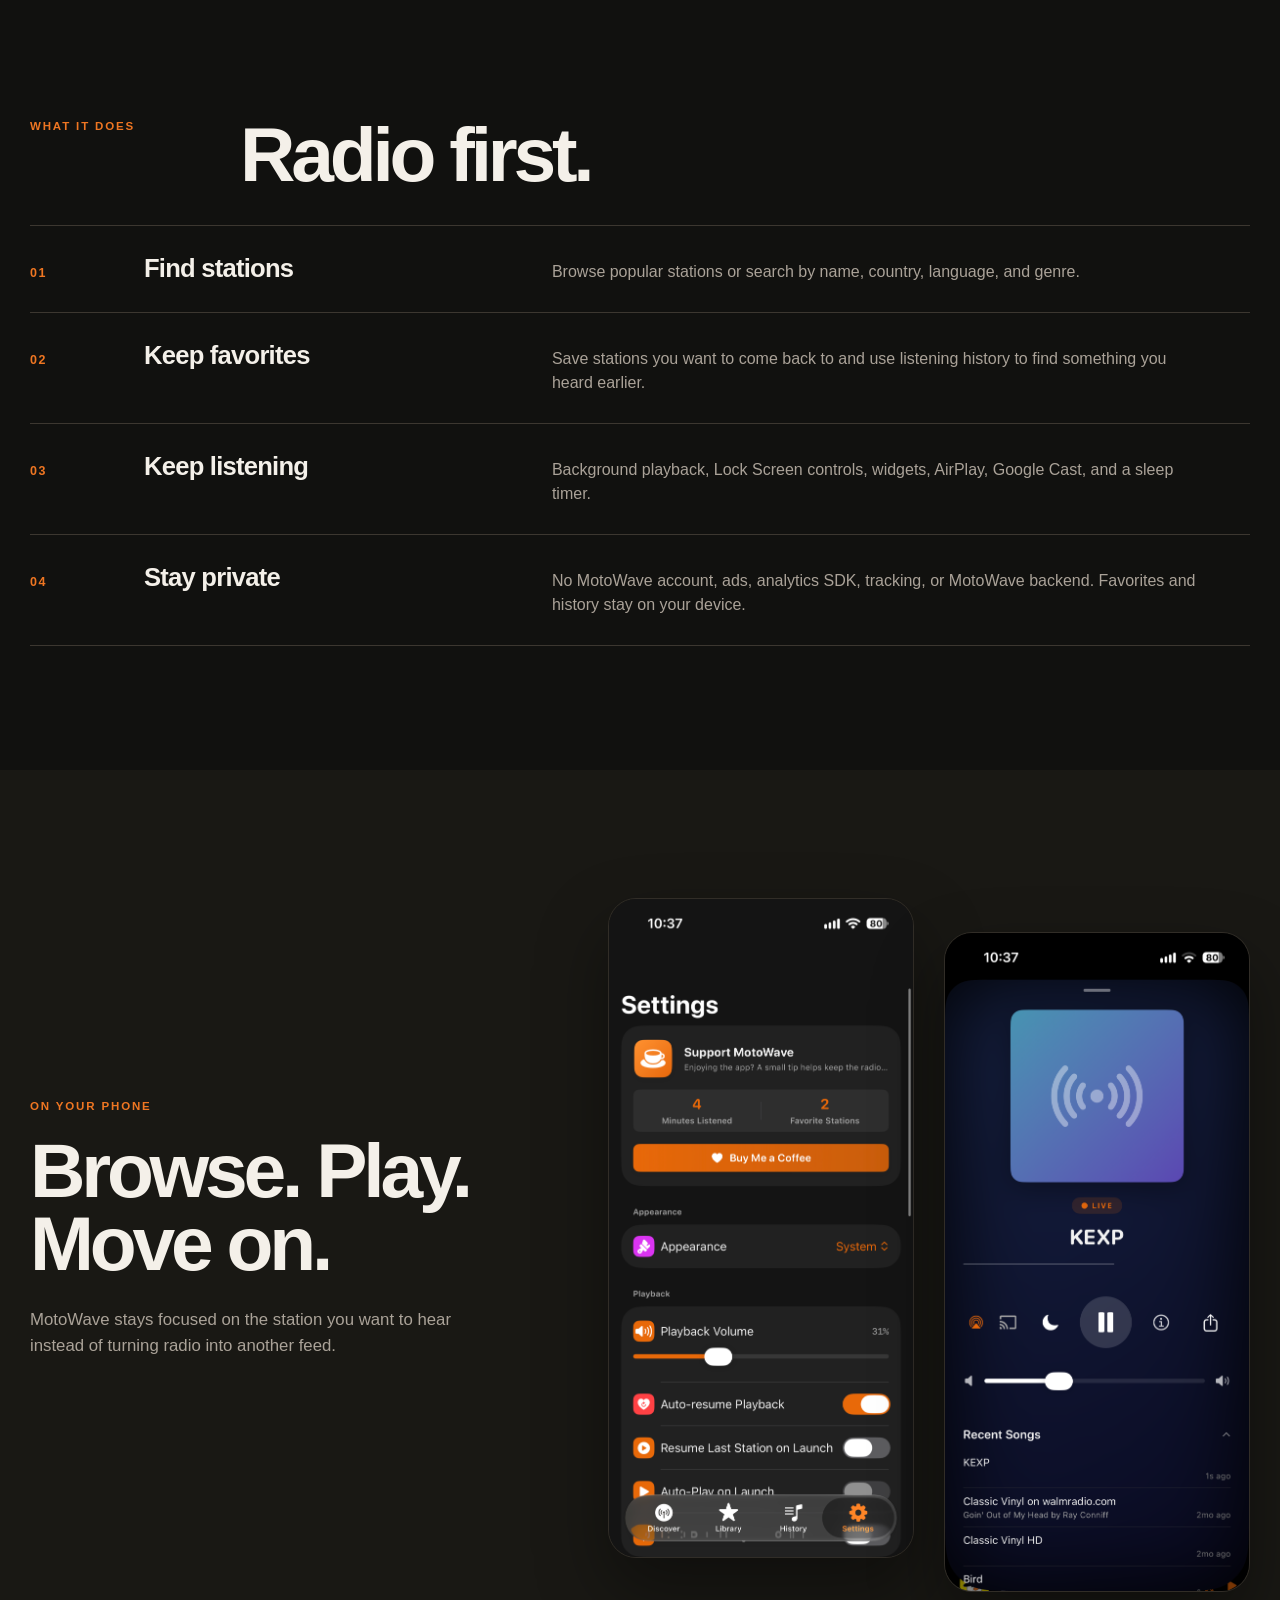
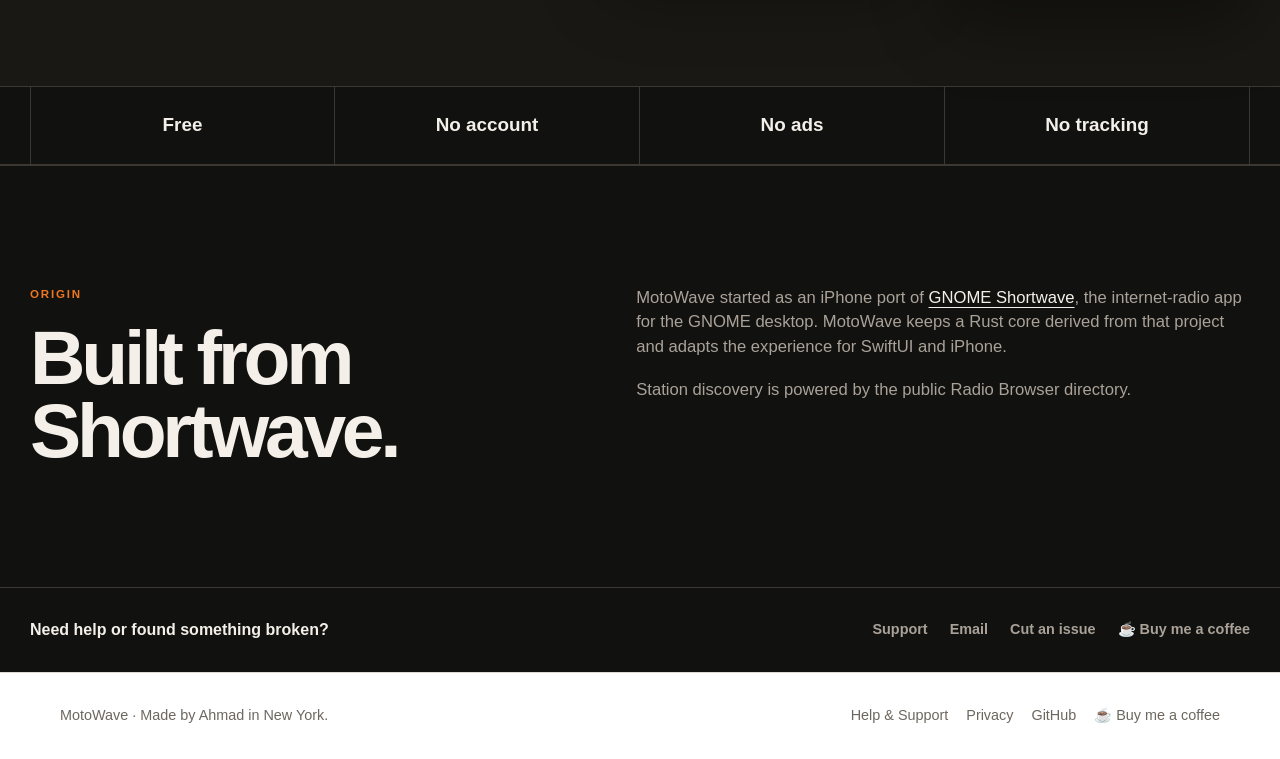
==== commit fab69dd2: "Align homepage chrome and theme controls" ====
--- a/index.html
+++ b/index.html
@@ -7,18 +7,29 @@
   <meta name="theme-color" content="#11110f">
   <link rel="icon" href="./assets/favicon.png" type="image/png">
   <title>MotoWave — Internet radio for iPhone</title>
+  <script>
+    (() => {
+      try {
+        const theme = localStorage.getItem("motowave-theme");
+        if (theme === "light" || theme === "dark") document.documentElement.dataset.theme = theme;
+      } catch {}
+    })();
+  </script>
   <link rel="stylesheet" href="./assets/site.css">
+  <script defer src="./assets/theme.js"></script>
 </head>
 <body class="home">
   <a class="skip-link" href="#main">Skip to content</a>
 
-  <header class="home-header">
-    <div class="home-shell home-nav">
-      <a class="home-brand" href="./" aria-label="MotoWave home">MotoWave</a>
-      <nav aria-label="Primary navigation">
-        <a href="./support/">Support</a>
+  <header class="site-header">
+    <div class="shell nav-wrap">
+      <a class="brand" href="./" aria-label="MotoWave home"><span class="brand-mark" aria-hidden="true">M</span><span>MotoWave</span></a>
+      <nav class="nav" aria-label="Primary navigation">
+        <a href="./" aria-current="page">Home</a>
+        <a href="./support/">Help &amp; Support</a>
         <a href="./privacy/">Privacy</a>
-        <a href="https://buymeacoffee.com/motobear" target="_blank" rel="noopener noreferrer">☕ Coffee</a>
+        <button class="theme-toggle" type="button" aria-label="Theme: System. Switch to light theme.">◐ System</button>
+        <a href="https://buymeacoffee.com/motobear" target="_blank" rel="noopener noreferrer">☕ Buy me a coffee</a>
       </nav>
     </div>
   </header>
@@ -139,13 +150,14 @@
     </section>
   </main>
 
-  <footer class="home-footer">
-    <div class="home-shell">
+  <footer class="site-footer">
+    <div class="shell footer-wrap">
       <p>MotoWave · Made by Ahmad in New York.</p>
       <nav aria-label="Footer navigation">
+        <a href="./support/">Help &amp; Support</a>
         <a href="./privacy/">Privacy</a>
-        <a href="./support/">Support</a>
         <a href="https://github.com/motogrizzbear/motowave-site" target="_blank" rel="noopener noreferrer">GitHub</a>
+        <a href="https://buymeacoffee.com/motobear" target="_blank" rel="noopener noreferrer">☕ Buy me a coffee</a>
       </nav>
     </div>
   </footer>
--- a/assets/site.css
+++ b/assets/site.css
@@ -496,3 +496,444 @@
     transition-duration: 0.01ms !important;
   }
 }
+
+/* -------------------------------------------------------------------------- */
+/* MotoWave home — intentionally distinct from the utility/document pages.    */
+/* -------------------------------------------------------------------------- */
+
+.home {
+  --home-bg: #11110f;
+  --home-surface: #191814;
+  --home-text: #f4f0e9;
+  --home-muted: #aaa298;
+  --home-line: #3c3730;
+  --home-accent: #ef7622;
+  margin: 0;
+  background: var(--home-bg);
+  color: var(--home-text);
+  font-family: -apple-system, BlinkMacSystemFont, "SF Pro Display", "SF Pro Text", "Segoe UI", sans-serif;
+  line-height: 1.5;
+}
+
+.home a { color: inherit; }
+.home .skip-link {
+  background: var(--home-text);
+  color: var(--home-bg);
+}
+
+.home-shell {
+  width: min(calc(100% - 48px), 1220px);
+  margin-inline: auto;
+}
+
+.home-header {
+  position: relative;
+  z-index: 5;
+  border-bottom: 1px solid var(--home-line);
+  background: var(--home-bg);
+}
+
+.home-nav {
+  min-height: 76px;
+  display: flex;
+  align-items: center;
+  justify-content: space-between;
+  gap: 28px;
+}
+
+.home-brand {
+  font-size: 1.05rem;
+  font-weight: 800;
+  letter-spacing: -0.03em;
+  text-decoration: none;
+}
+
+.home-nav nav,
+.home-footer nav {
+  display: flex;
+  align-items: center;
+  flex-wrap: wrap;
+  gap: 20px;
+}
+
+.home-nav nav a,
+.home-footer a,
+.home-end a {
+  color: var(--home-muted);
+  font-size: 0.9rem;
+  font-weight: 650;
+  text-decoration: none;
+}
+
+.home-nav nav a:hover,
+.home-footer a:hover,
+.home-end a:hover,
+.home-links a:hover,
+.home-origin a:hover {
+  color: var(--home-text);
+}
+
+.home-hero {
+  padding: clamp(72px, 11vw, 150px) 0 clamp(56px, 8vw, 96px);
+}
+
+.home-kicker {
+  margin: 0 0 18px;
+  color: var(--home-accent);
+  font-size: 0.72rem;
+  font-weight: 800;
+  letter-spacing: 0.16em;
+  text-transform: uppercase;
+}
+
+.home-hero h1 {
+  max-width: none;
+  margin: 0;
+  font-size: clamp(4rem, 11vw, 9.4rem);
+  line-height: 0.88;
+  letter-spacing: -0.065em;
+  font-weight: 820;
+}
+
+.home-intro-row {
+  display: grid;
+  grid-template-columns: minmax(0, 1fr) auto;
+  gap: 48px;
+  align-items: end;
+  margin-top: clamp(42px, 7vw, 82px);
+  padding-top: 28px;
+  border-top: 1px solid var(--home-line);
+}
+
+.home-intro-row > p {
+  max-width: 650px;
+  margin: 0;
+  color: var(--home-muted);
+  font-size: clamp(1.08rem, 2vw, 1.35rem);
+}
+
+.home-links {
+  display: flex;
+  flex-wrap: wrap;
+  justify-content: flex-end;
+  gap: 14px 24px;
+}
+
+.home-links a {
+  color: var(--home-text);
+  font-weight: 750;
+  text-decoration: none;
+}
+
+.screen-stage {
+  overflow: hidden;
+  padding: 16px 0 clamp(90px, 12vw, 150px);
+}
+
+.screen-stack {
+  display: grid;
+  grid-template-columns: repeat(3, minmax(0, 1fr));
+  align-items: end;
+  gap: clamp(10px, 2.4vw, 32px);
+  max-width: 980px;
+  margin-inline: auto;
+}
+
+.screen {
+  margin: 0;
+  min-width: 0;
+}
+
+.screen img,
+.detail-screens img {
+  width: 100%;
+  border: 1px solid #312d27;
+  border-radius: 28px;
+  box-shadow: 0 32px 70px rgba(0, 0, 0, 0.38);
+}
+
+.screen-left {
+  transform: translateY(38px) rotate(-2deg);
+}
+
+.screen-center {
+  position: relative;
+  z-index: 2;
+}
+
+.screen-right {
+  transform: translateY(38px) rotate(2deg);
+}
+
+.home-ledger,
+.home-origin,
+.home-end {
+  border-top: 1px solid var(--home-line);
+}
+
+.home-ledger {
+  padding: clamp(76px, 10vw, 124px) 0;
+}
+
+.ledger-heading {
+  display: grid;
+  grid-template-columns: 180px minmax(0, 1fr);
+  gap: 30px;
+  align-items: start;
+  margin-bottom: 34px;
+}
+
+.ledger-heading h2,
+.listening-copy h2,
+.home-origin h2 {
+  margin: 0;
+  color: var(--home-text);
+  font-size: clamp(2.6rem, 6vw, 5.4rem);
+  line-height: 0.95;
+  letter-spacing: -0.055em;
+}
+
+.feature-ledger {
+  border-bottom: 1px solid var(--home-line);
+}
+
+.feature-ledger article {
+  display: grid;
+  grid-template-columns: 90px minmax(180px, 0.55fr) minmax(260px, 1fr);
+  gap: 24px;
+  align-items: baseline;
+  padding: 28px 0;
+  border-top: 1px solid var(--home-line);
+}
+
+.feature-ledger span {
+  color: var(--home-accent);
+  font-size: 0.78rem;
+  font-weight: 800;
+  letter-spacing: 0.12em;
+}
+
+.feature-ledger h3 {
+  margin: 0;
+  color: var(--home-text);
+  font-size: clamp(1.25rem, 2vw, 1.7rem);
+  line-height: 1.1;
+  letter-spacing: -0.03em;
+}
+
+.feature-ledger p {
+  max-width: 650px;
+  margin: 0;
+  color: var(--home-muted);
+}
+
+.listening-section {
+  padding: clamp(76px, 10vw, 128px) 0;
+  background: var(--home-surface);
+}
+
+.listening-grid {
+  display: grid;
+  grid-template-columns: minmax(260px, 0.72fr) minmax(0, 1fr);
+  gap: clamp(48px, 9vw, 118px);
+  align-items: center;
+}
+
+.listening-copy p:last-child {
+  max-width: 470px;
+  margin: 28px 0 0;
+  color: var(--home-muted);
+  font-size: 1.05rem;
+}
+
+.detail-screens {
+  display: grid;
+  grid-template-columns: repeat(2, minmax(0, 1fr));
+  gap: clamp(14px, 3vw, 30px);
+  align-items: end;
+}
+
+.detail-screens figure { margin: 0; }
+.detail-screens figure:last-child { transform: translateY(34px); }
+
+.promise-strip {
+  border-top: 1px solid var(--home-line);
+  border-bottom: 1px solid var(--home-line);
+}
+
+.promise-strip .home-shell {
+  display: grid;
+  grid-template-columns: repeat(4, minmax(0, 1fr));
+}
+
+.promise-strip span {
+  padding: 24px 18px;
+  color: var(--home-text);
+  font-size: clamp(0.95rem, 1.8vw, 1.18rem);
+  font-weight: 750;
+  text-align: center;
+  border-right: 1px solid var(--home-line);
+}
+
+.promise-strip span:first-child { border-left: 1px solid var(--home-line); }
+
+.home-origin {
+  padding: clamp(76px, 10vw, 120px) 0;
+}
+
+.origin-grid {
+  display: grid;
+  grid-template-columns: minmax(260px, 0.8fr) minmax(0, 1fr);
+  gap: clamp(48px, 9vw, 118px);
+}
+
+.origin-copy {
+  max-width: 680px;
+  color: var(--home-muted);
+  font-size: 1.04rem;
+}
+
+.origin-copy p { margin: 0 0 18px; }
+.origin-copy a {
+  color: var(--home-text);
+  text-underline-offset: 4px;
+}
+
+.home-end {
+  padding: 30px 0;
+}
+
+.end-grid {
+  display: flex;
+  align-items: center;
+  justify-content: space-between;
+  gap: 32px;
+}
+
+.end-grid > p {
+  margin: 0;
+  color: var(--home-text);
+  font-weight: 700;
+}
+
+.end-grid > div {
+  display: flex;
+  flex-wrap: wrap;
+  justify-content: flex-end;
+  gap: 14px 22px;
+}
+
+.home-footer {
+  border-top: 1px solid var(--home-line);
+  padding: 30px 0 42px;
+  color: var(--home-muted);
+}
+
+.home-footer .home-shell {
+  display: flex;
+  align-items: center;
+  justify-content: space-between;
+  gap: 24px;
+}
+
+.home-footer p {
+  margin: 0;
+  font-size: 0.88rem;
+}
+
+@media (max-width: 820px) {
+  .home-intro-row,
+  .ledger-heading,
+  .listening-grid,
+  .origin-grid {
+    grid-template-columns: 1fr;
+  }
+
+  .home-links { justify-content: flex-start; }
+
+  .feature-ledger article {
+    grid-template-columns: 54px minmax(180px, 0.55fr) minmax(220px, 1fr);
+  }
+
+  .listening-copy { max-width: 620px; }
+}
+
+@media (max-width: 620px) {
+  .home-shell {
+    width: min(calc(100% - 28px), 1220px);
+  }
+
+  .home-nav {
+    min-height: auto;
+    padding: 18px 0;
+    align-items: flex-start;
+  }
+
+  .home-nav nav {
+    justify-content: flex-end;
+    gap: 10px 14px;
+  }
+
+  .home-hero {
+    padding-top: 62px;
+  }
+
+  .home-hero h1 {
+    font-size: clamp(3.6rem, 18vw, 6.2rem);
+  }
+
+  .screen-stack {
+    width: 165%;
+    margin-left: -32%;
+    gap: 12px;
+  }
+
+  .screen-left,
+  .screen-right {
+    transform: translateY(24px);
+  }
+
+  .screen img,
+  .detail-screens img {
+    border-radius: 22px;
+  }
+
+  .feature-ledger article {
+    grid-template-columns: 38px minmax(0, 1fr);
+    gap: 12px 16px;
+    padding: 24px 0;
+  }
+
+  .feature-ledger article p {
+    grid-column: 2;
+  }
+
+  .detail-screens {
+    gap: 12px;
+  }
+
+  .detail-screens figure:last-child {
+    transform: translateY(20px);
+  }
+
+  .promise-strip .home-shell {
+    grid-template-columns: repeat(2, minmax(0, 1fr));
+  }
+
+  .promise-strip span:nth-child(2) {
+    border-right: 1px solid var(--home-line);
+  }
+
+  .promise-strip span:nth-child(-n + 2) {
+    border-bottom: 1px solid var(--home-line);
+  }
+
+  .end-grid,
+  .home-footer .home-shell {
+    align-items: flex-start;
+    flex-direction: column;
+  }
+
+  .end-grid > div { justify-content: flex-start; }
+}
+
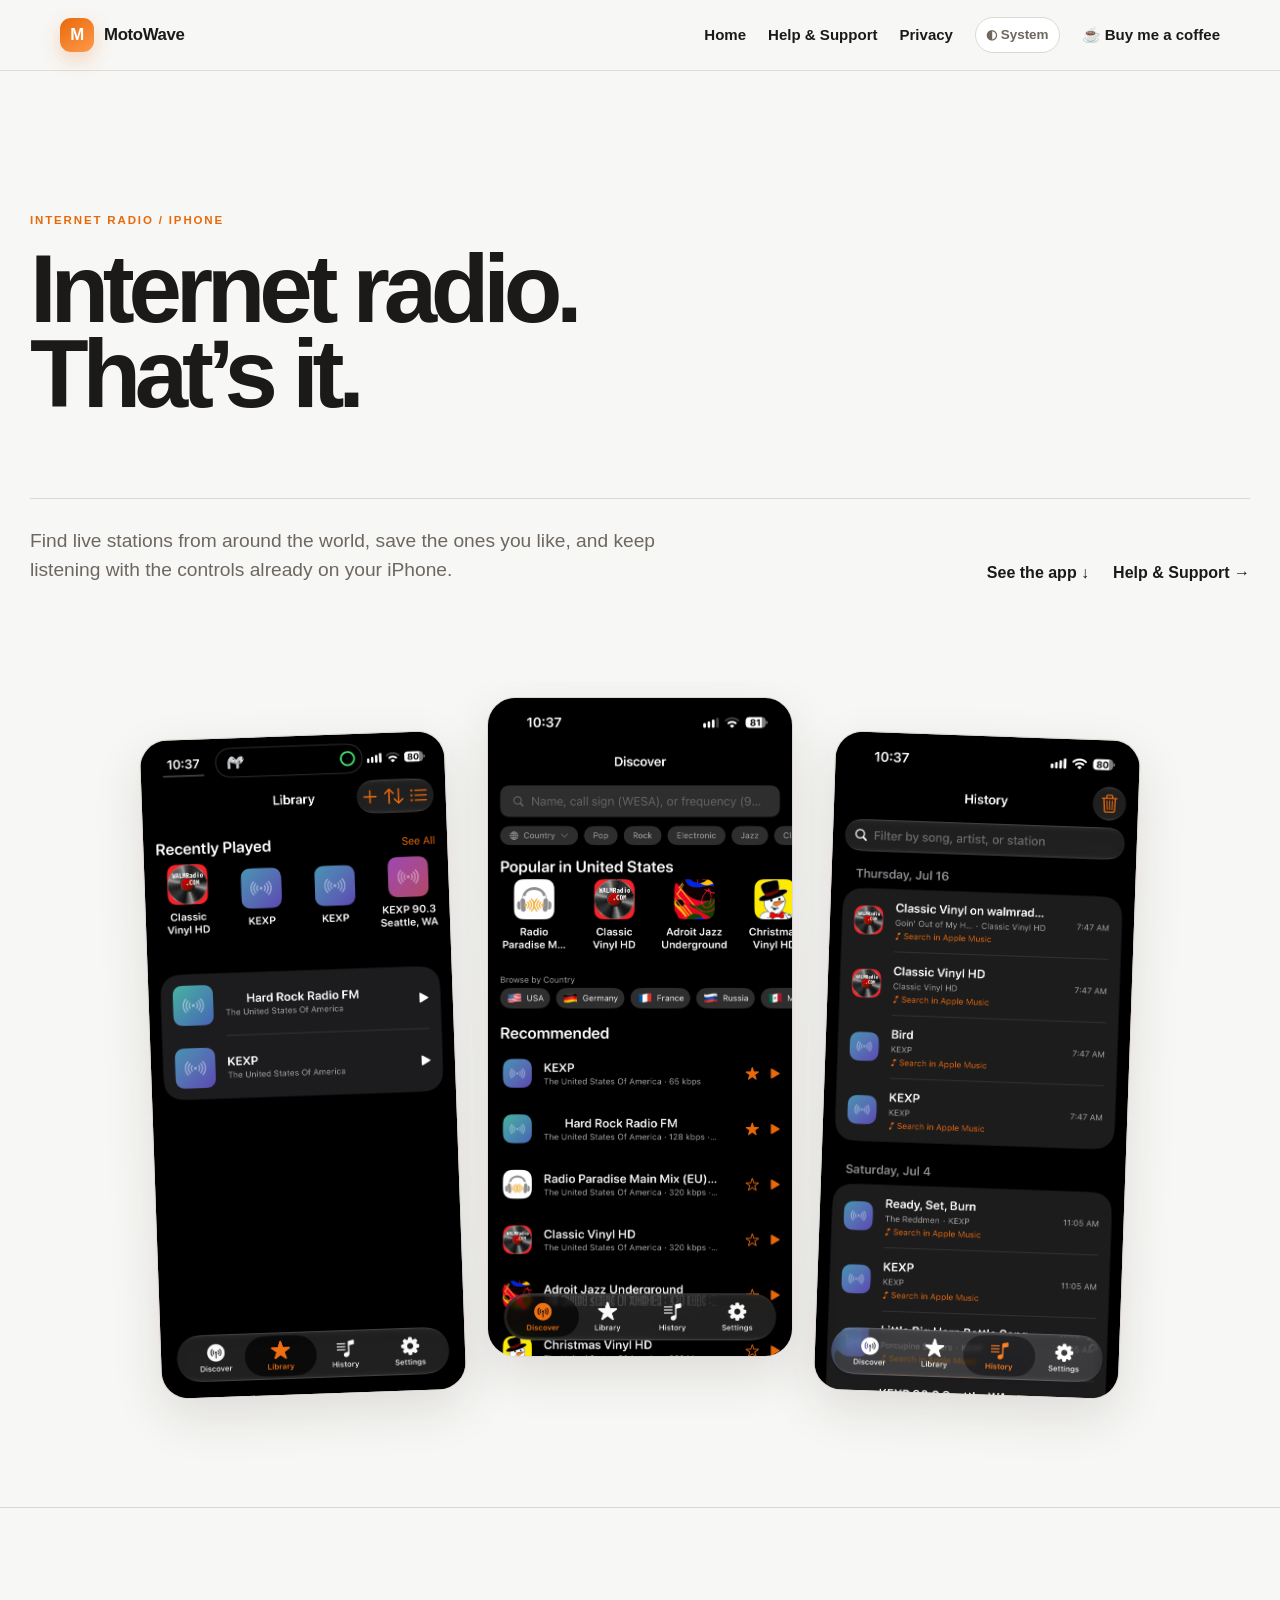
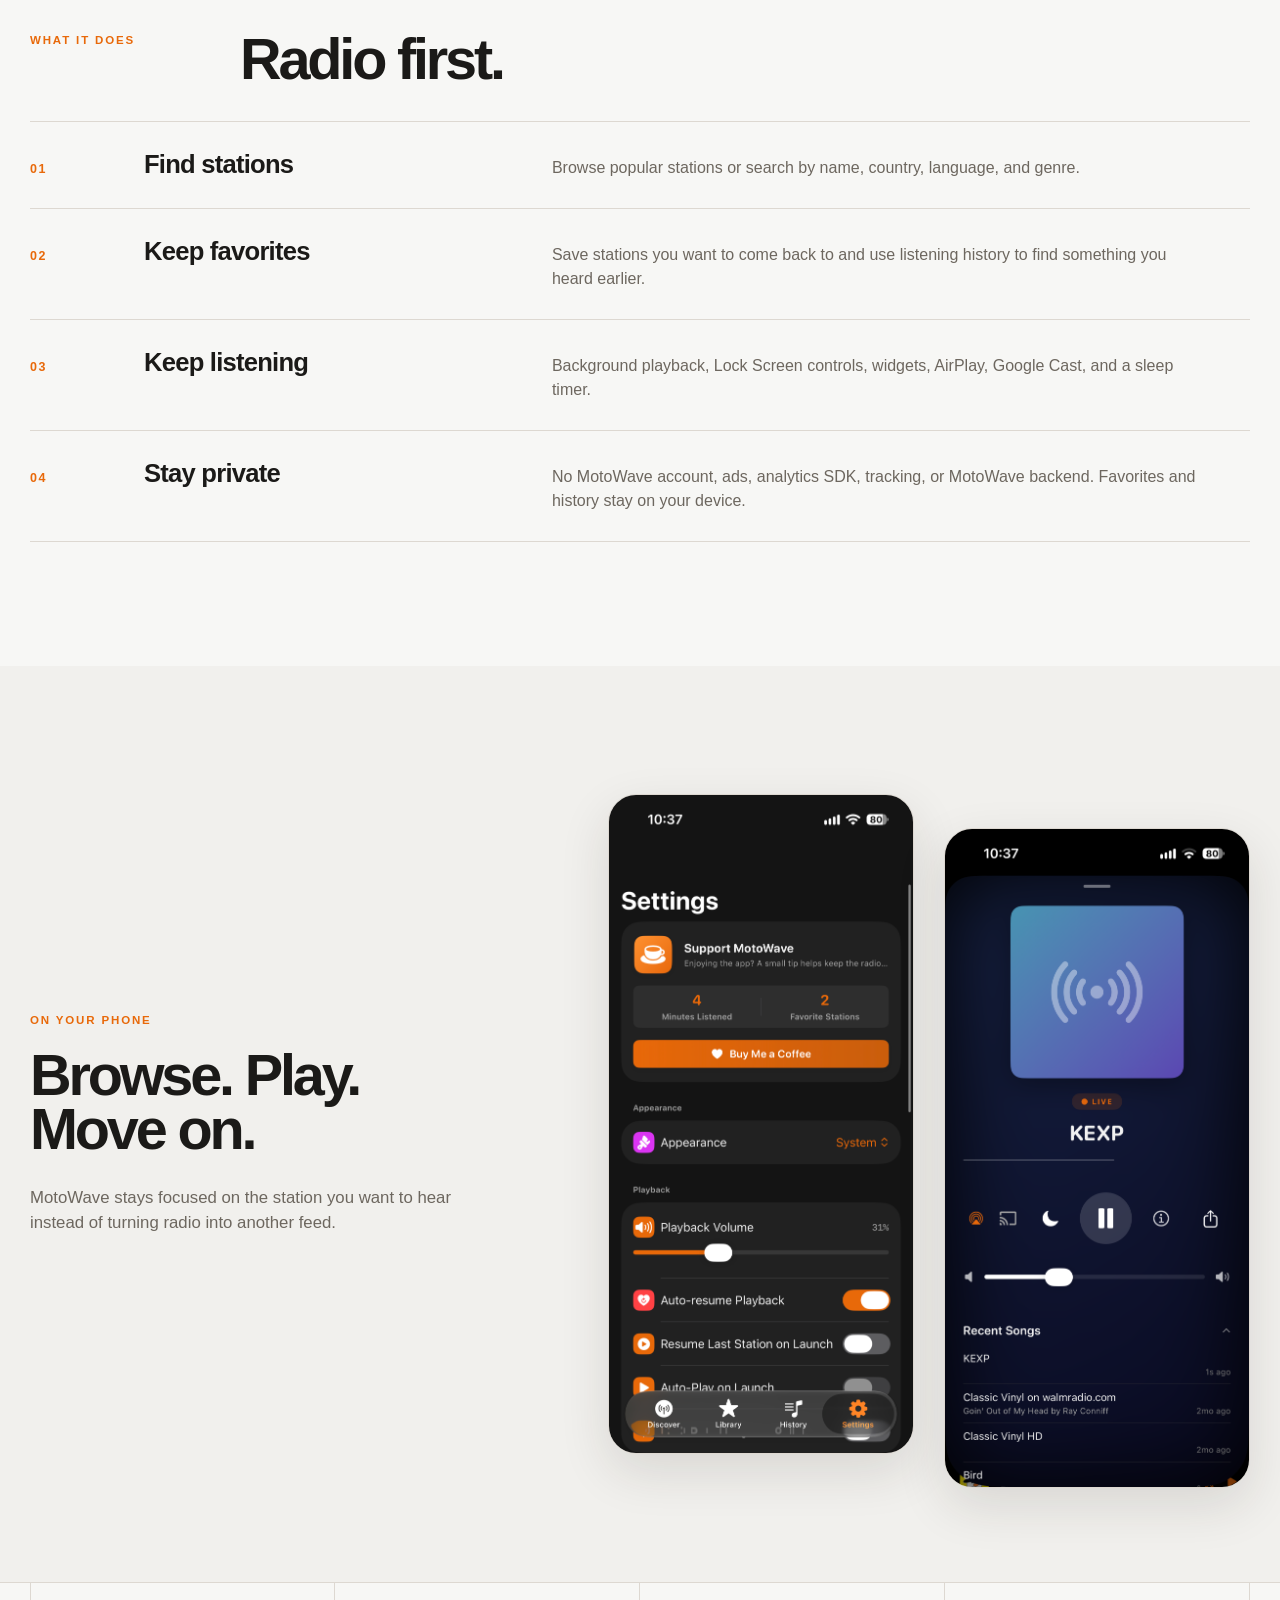
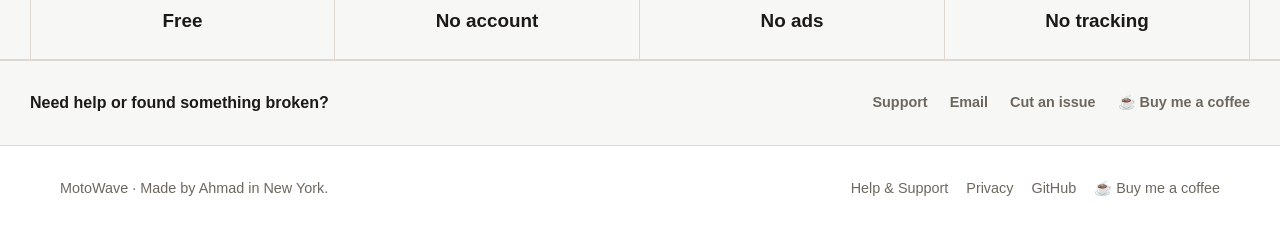
==== commit 0b608f42: "site: remove Shortwave origin section" ====
--- a/index.html
+++ b/index.html
@@ -124,19 +124,6 @@
       </div>
     </section>
 
-    <section class="home-origin">
-      <div class="home-shell origin-grid">
-        <div>
-          <p class="home-kicker">Origin</p>
-          <h2>Built from Shortwave.</h2>
-        </div>
-        <div class="origin-copy">
-          <p>MotoWave started as an iPhone port of <a href="https://apps.gnome.org/Shortwave/" target="_blank" rel="noopener noreferrer">GNOME Shortwave</a>, the internet-radio app for the GNOME desktop. MotoWave keeps a Rust core derived from that project and adapts the experience for SwiftUI and iPhone.</p>
-          <p>Station discovery is powered by the public Radio Browser directory.</p>
-        </div>
-      </div>
-    </section>
-
     <section class="home-end">
       <div class="home-shell end-grid">
         <p>Need help or found something broken?</p>
--- a/assets/site.css
+++ b/assets/site.css
@@ -212,10 +212,10 @@
 }
 h1 {
   margin-bottom: 22px;
-  font-size: clamp(2.8rem, 6.5vw, 5.7rem);
+  font-size: clamp(2.5rem, 5vw, 4.5rem);
   max-width: 13ch;
 }
-h2 { font-size: clamp(2rem, 4vw, 3.4rem); }
+h2 { font-size: clamp(1.8rem, 3.2vw, 2.8rem); }
 h3 { font-size: 1.2rem; }
 .lede {
   max-width: 62ch;
@@ -359,7 +359,7 @@
   padding-top: clamp(58px, 8vw, 92px);
   padding-bottom: 48px;
 }
-.docs-hero h1 { max-width: none; font-size: clamp(2.6rem, 6vw, 4.8rem); }
+.docs-hero h1 { max-width: none; font-size: clamp(2.4rem, 4.8vw, 4rem); }
 .updated { margin-top: 20px; color: var(--muted); font-size: 0.9rem; }
 
 .docs-layout {
@@ -395,7 +395,7 @@
 }
 .docs-content h2,
 .policy h2 {
-  font-size: clamp(1.6rem, 3vw, 2.25rem);
+  font-size: clamp(1.5rem, 2.4vw, 2rem);
   margin-bottom: 16px;
 }
 .docs-content h3 { margin: 26px 0 8px; font-size: 1.06rem; letter-spacing: -0.015em; }
@@ -502,12 +502,12 @@
 /* -------------------------------------------------------------------------- */
 
 .home {
-  --home-bg: #11110f;
-  --home-surface: #191814;
-  --home-text: #f4f0e9;
-  --home-muted: #aaa298;
-  --home-line: #3c3730;
-  --home-accent: #ef7622;
+  --home-bg: var(--bg);
+  --home-surface: var(--surface-soft);
+  --home-text: var(--text);
+  --home-muted: var(--muted);
+  --home-line: var(--line);
+  --home-accent: var(--accent);
   margin: 0;
   background: var(--home-bg);
   color: var(--home-text);
@@ -589,7 +589,7 @@
 .home-hero h1 {
   max-width: none;
   margin: 0;
-  font-size: clamp(4rem, 11vw, 9.4rem);
+  font-size: clamp(3rem, 7.5vw, 6.4rem);
   line-height: 0.88;
   letter-spacing: -0.065em;
   font-weight: 820;
@@ -609,7 +609,7 @@
   max-width: 650px;
   margin: 0;
   color: var(--home-muted);
-  font-size: clamp(1.08rem, 2vw, 1.35rem);
+  font-size: clamp(1.02rem, 1.6vw, 1.2rem);
 }
 
 .home-links {
@@ -647,9 +647,9 @@
 .screen img,
 .detail-screens img {
   width: 100%;
-  border: 1px solid #312d27;
+  border: 1px solid var(--home-line);
   border-radius: 28px;
-  box-shadow: 0 32px 70px rgba(0, 0, 0, 0.38);
+  box-shadow: var(--shadow);
 }
 
 .screen-left {
@@ -688,7 +688,7 @@
 .home-origin h2 {
   margin: 0;
   color: var(--home-text);
-  font-size: clamp(2.6rem, 6vw, 5.4rem);
+  font-size: clamp(2.2rem, 4.5vw, 3.8rem);
   line-height: 0.95;
   letter-spacing: -0.055em;
 }
@@ -879,7 +879,7 @@
   }
 
   .home-hero h1 {
-    font-size: clamp(3.6rem, 18vw, 6.2rem);
+    font-size: clamp(3rem, 15vw, 4.8rem);
   }
 
   .screen-stack {
